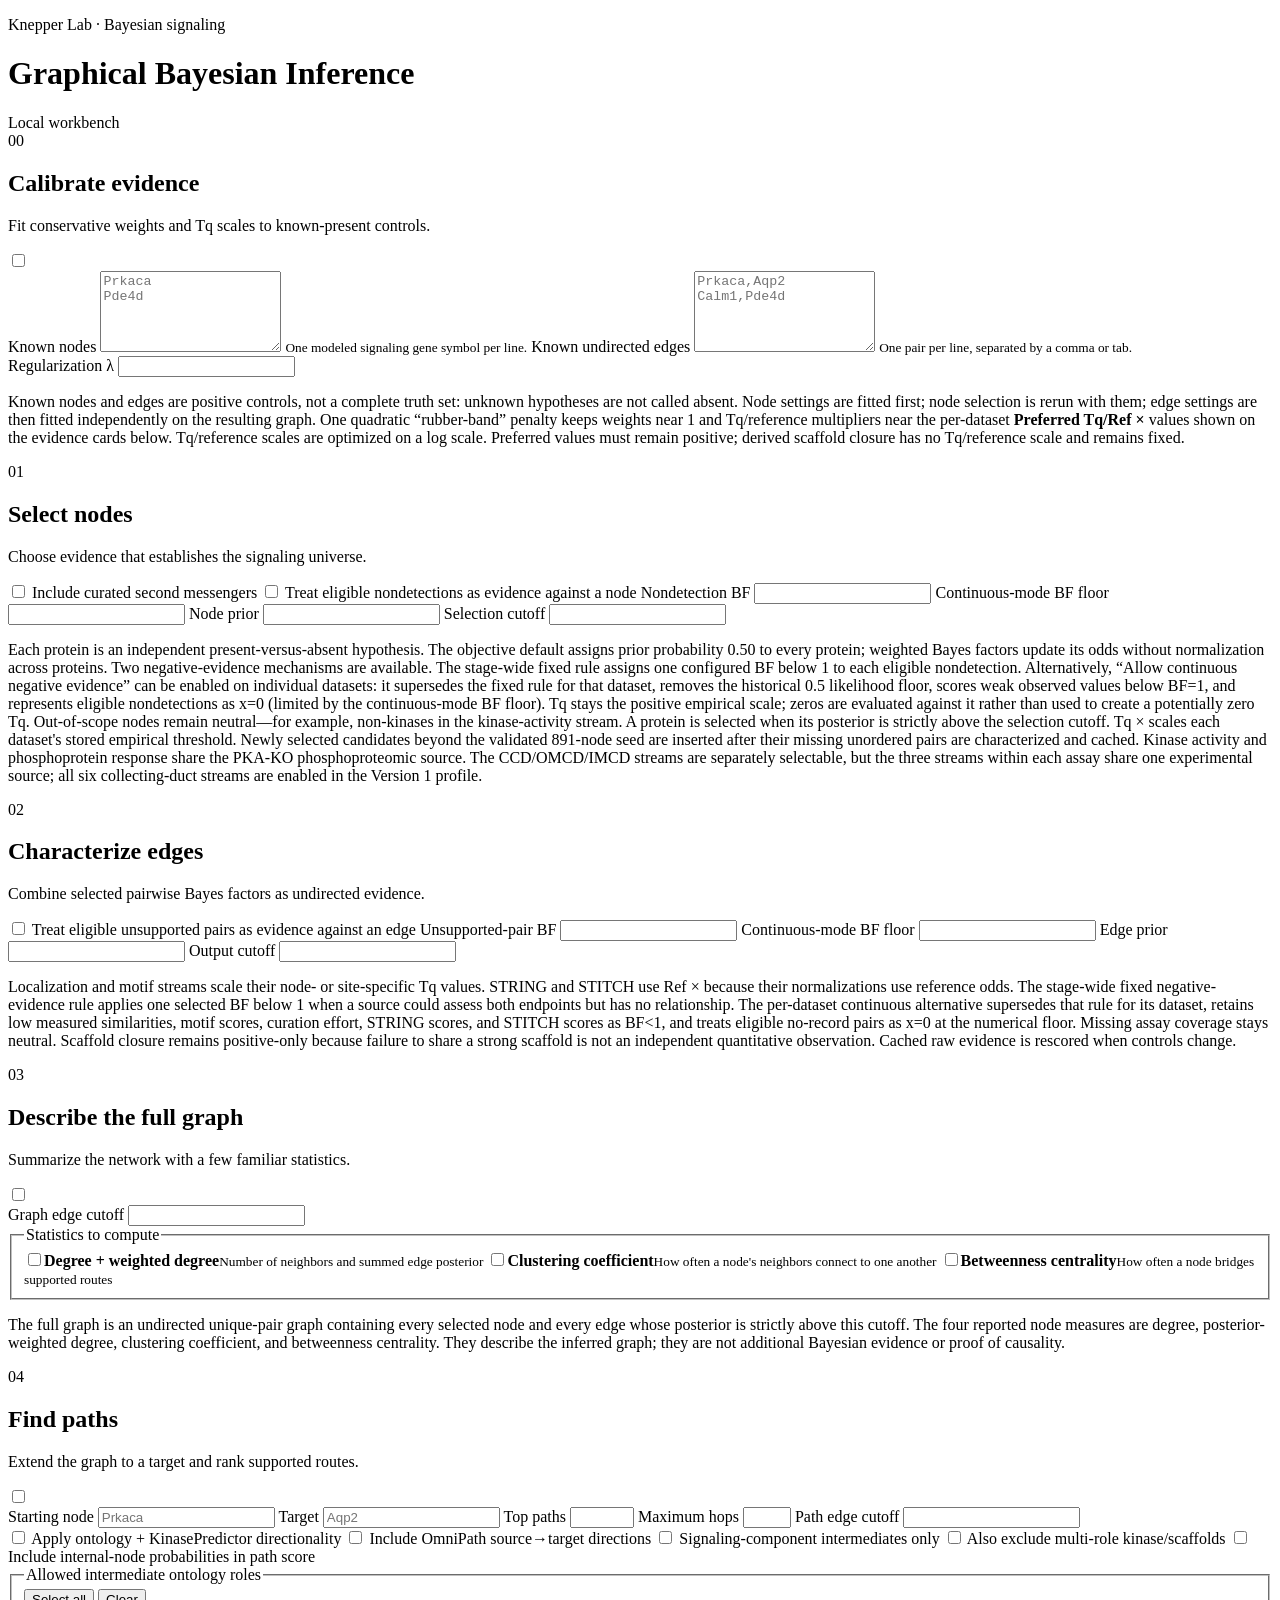
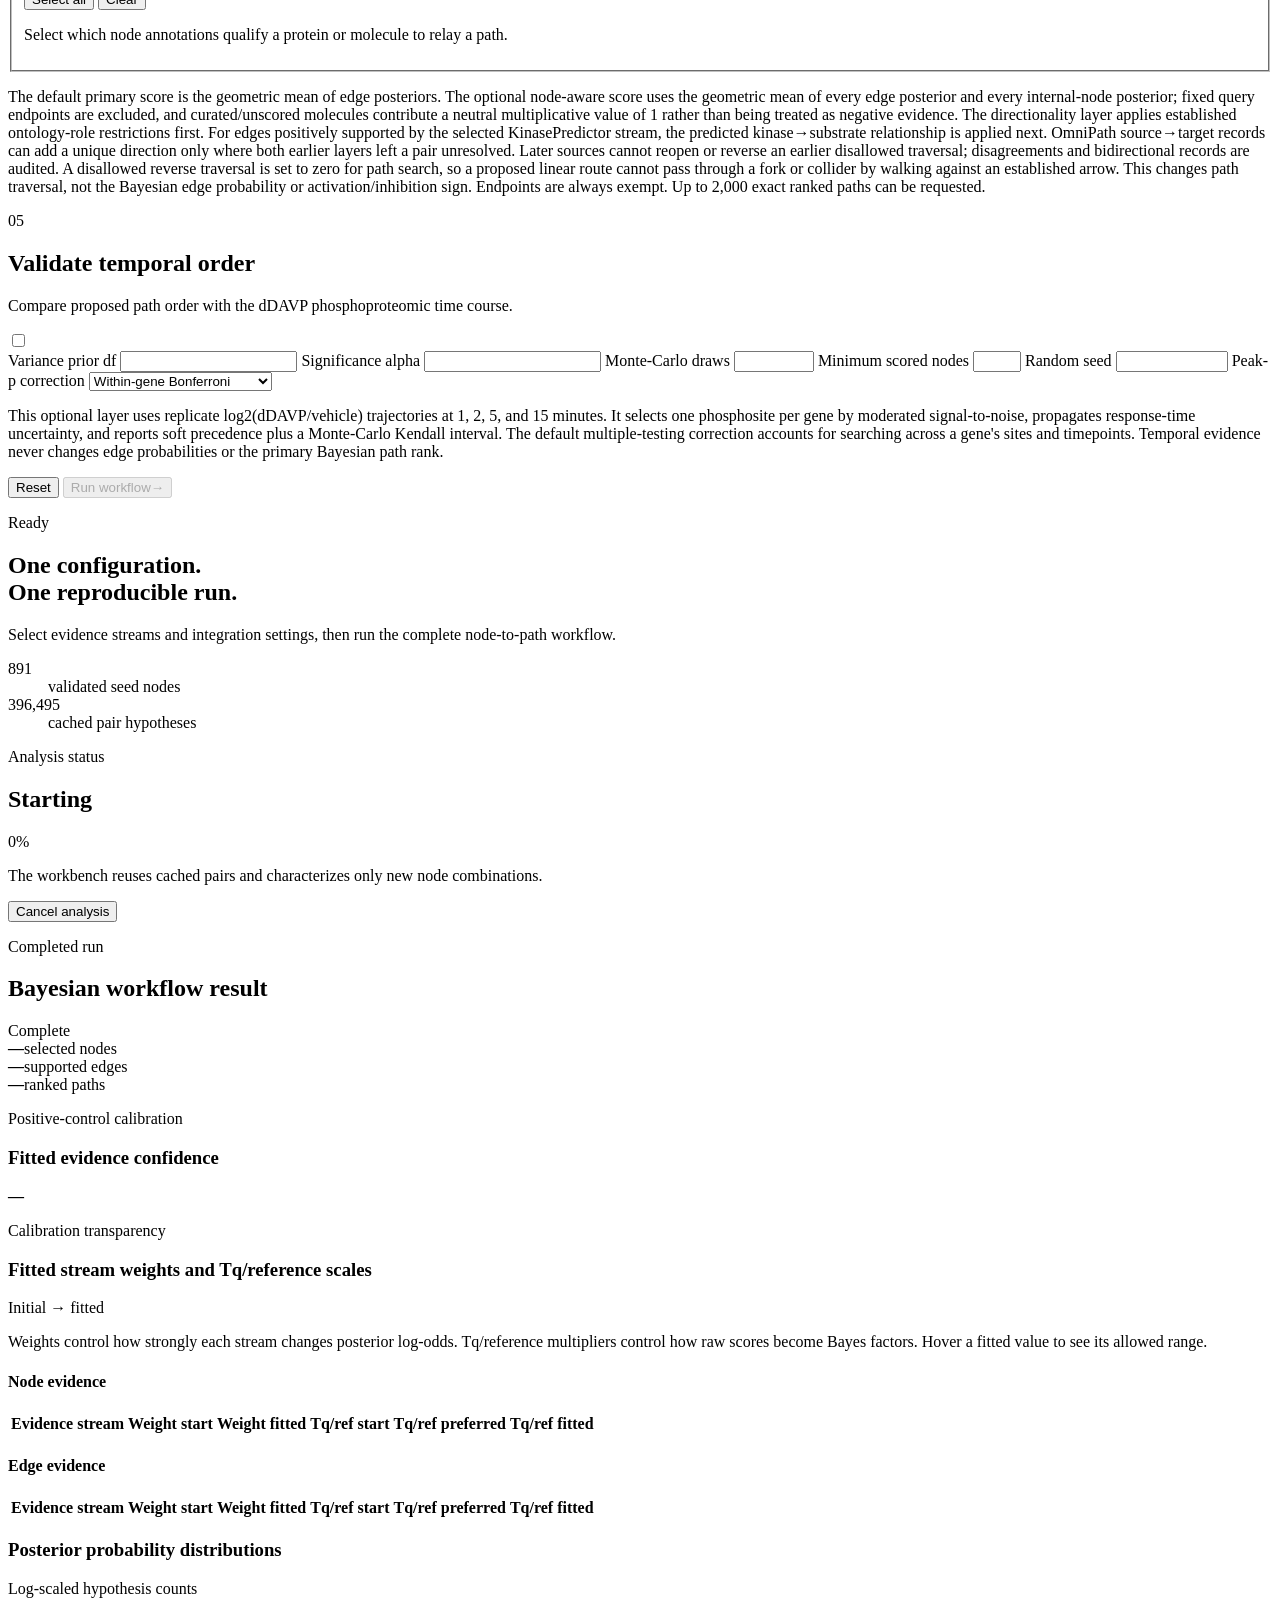
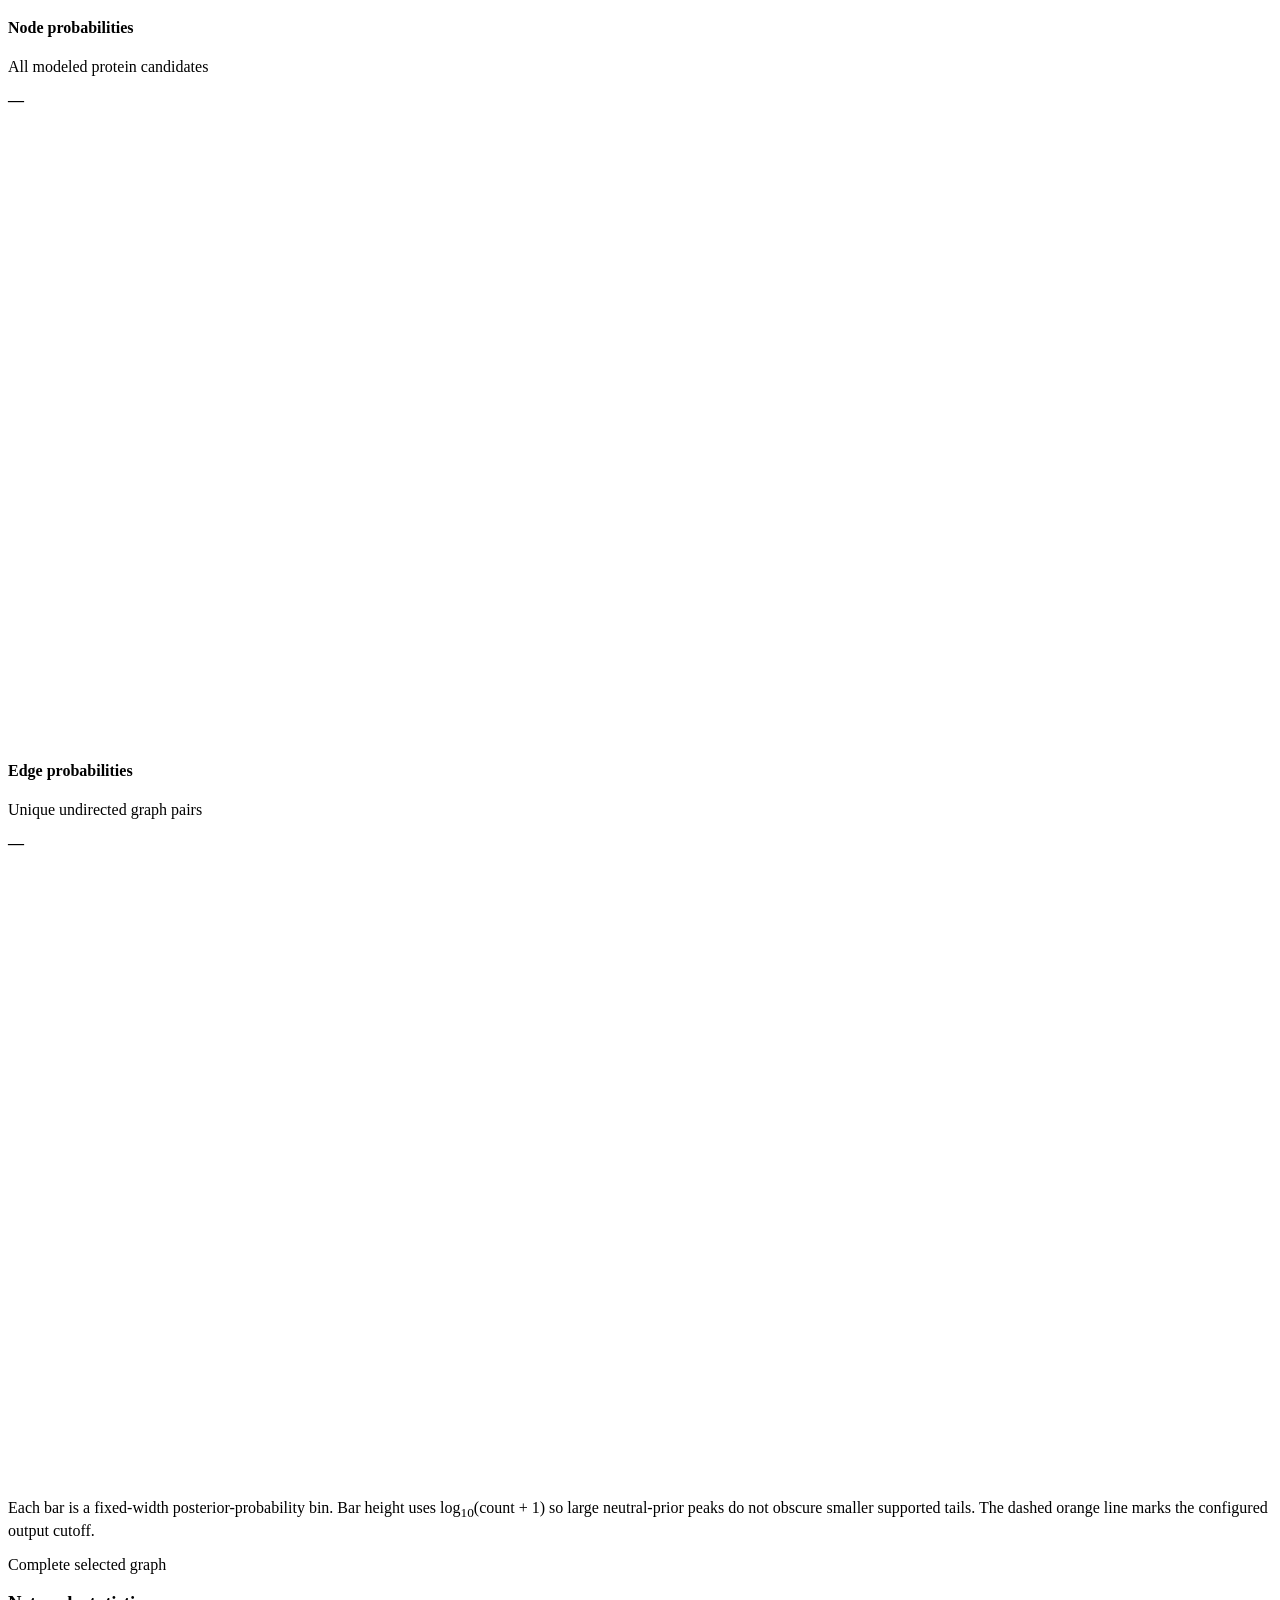
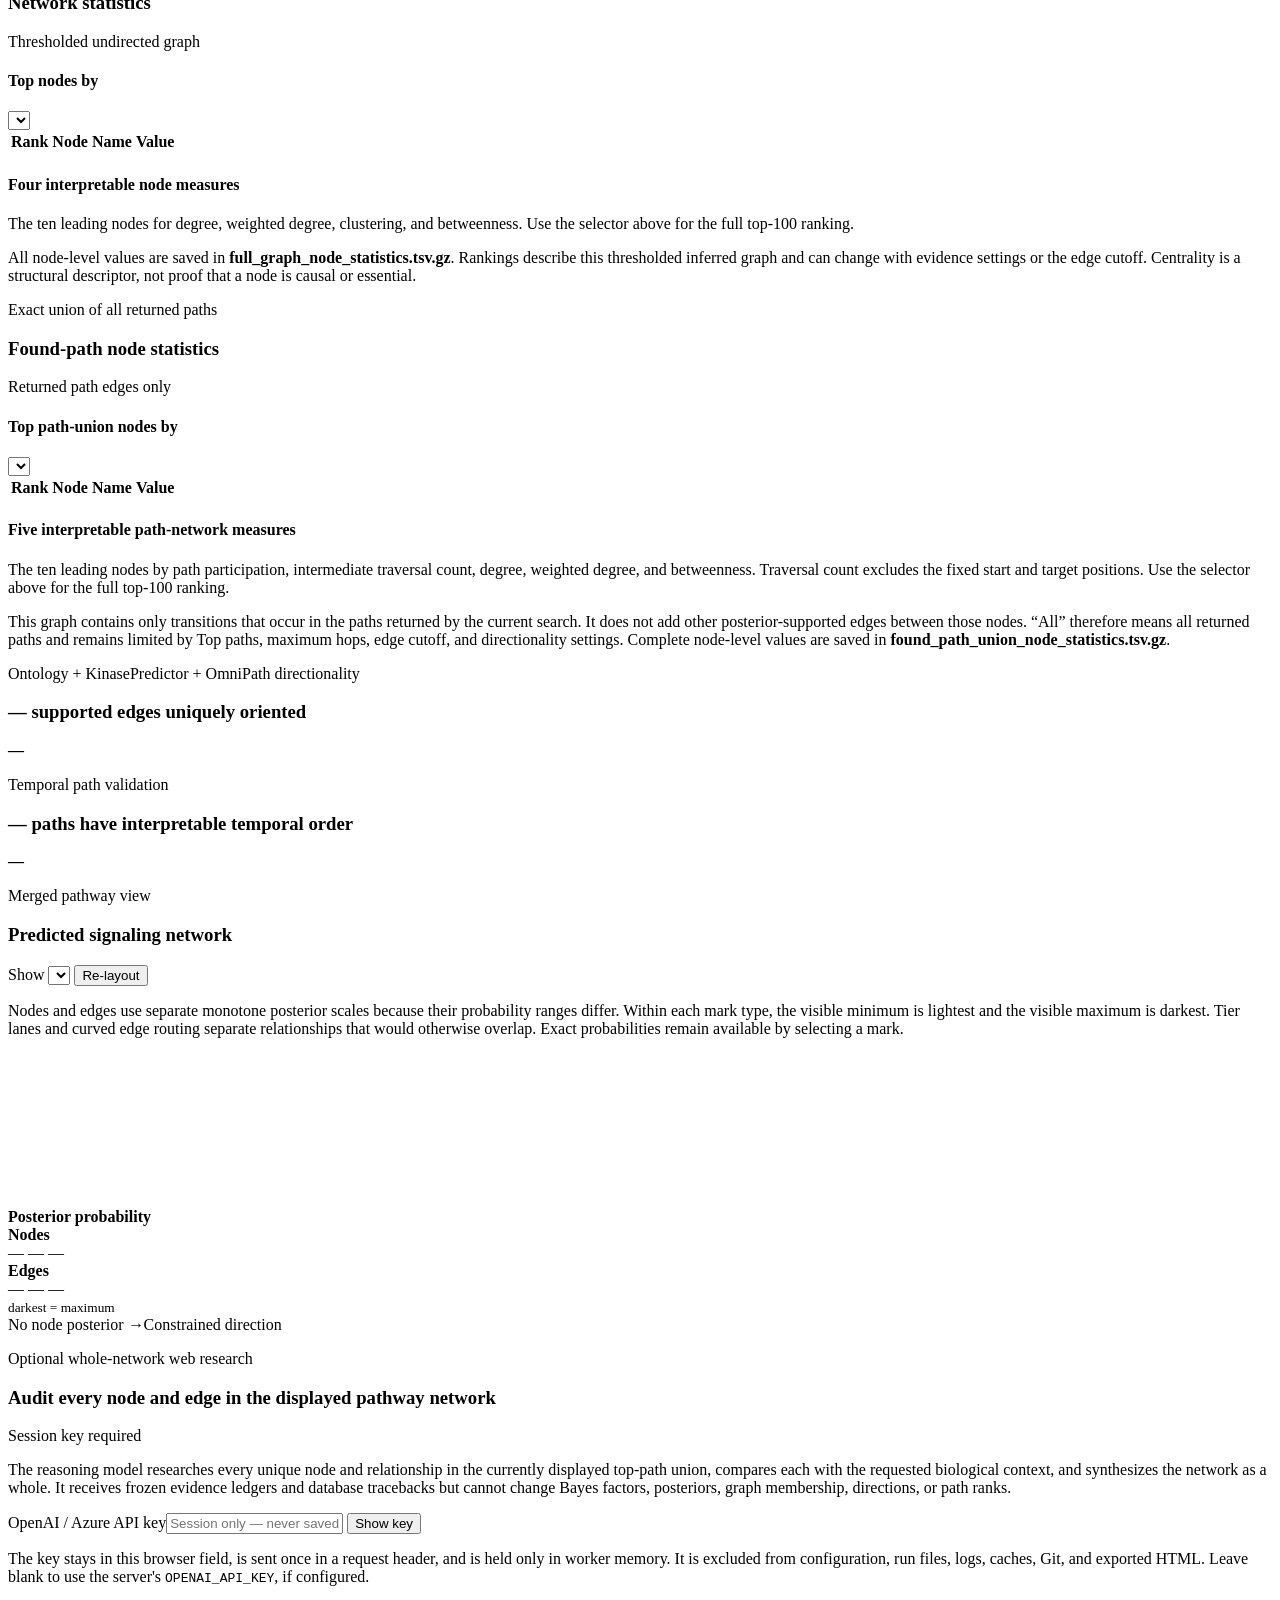
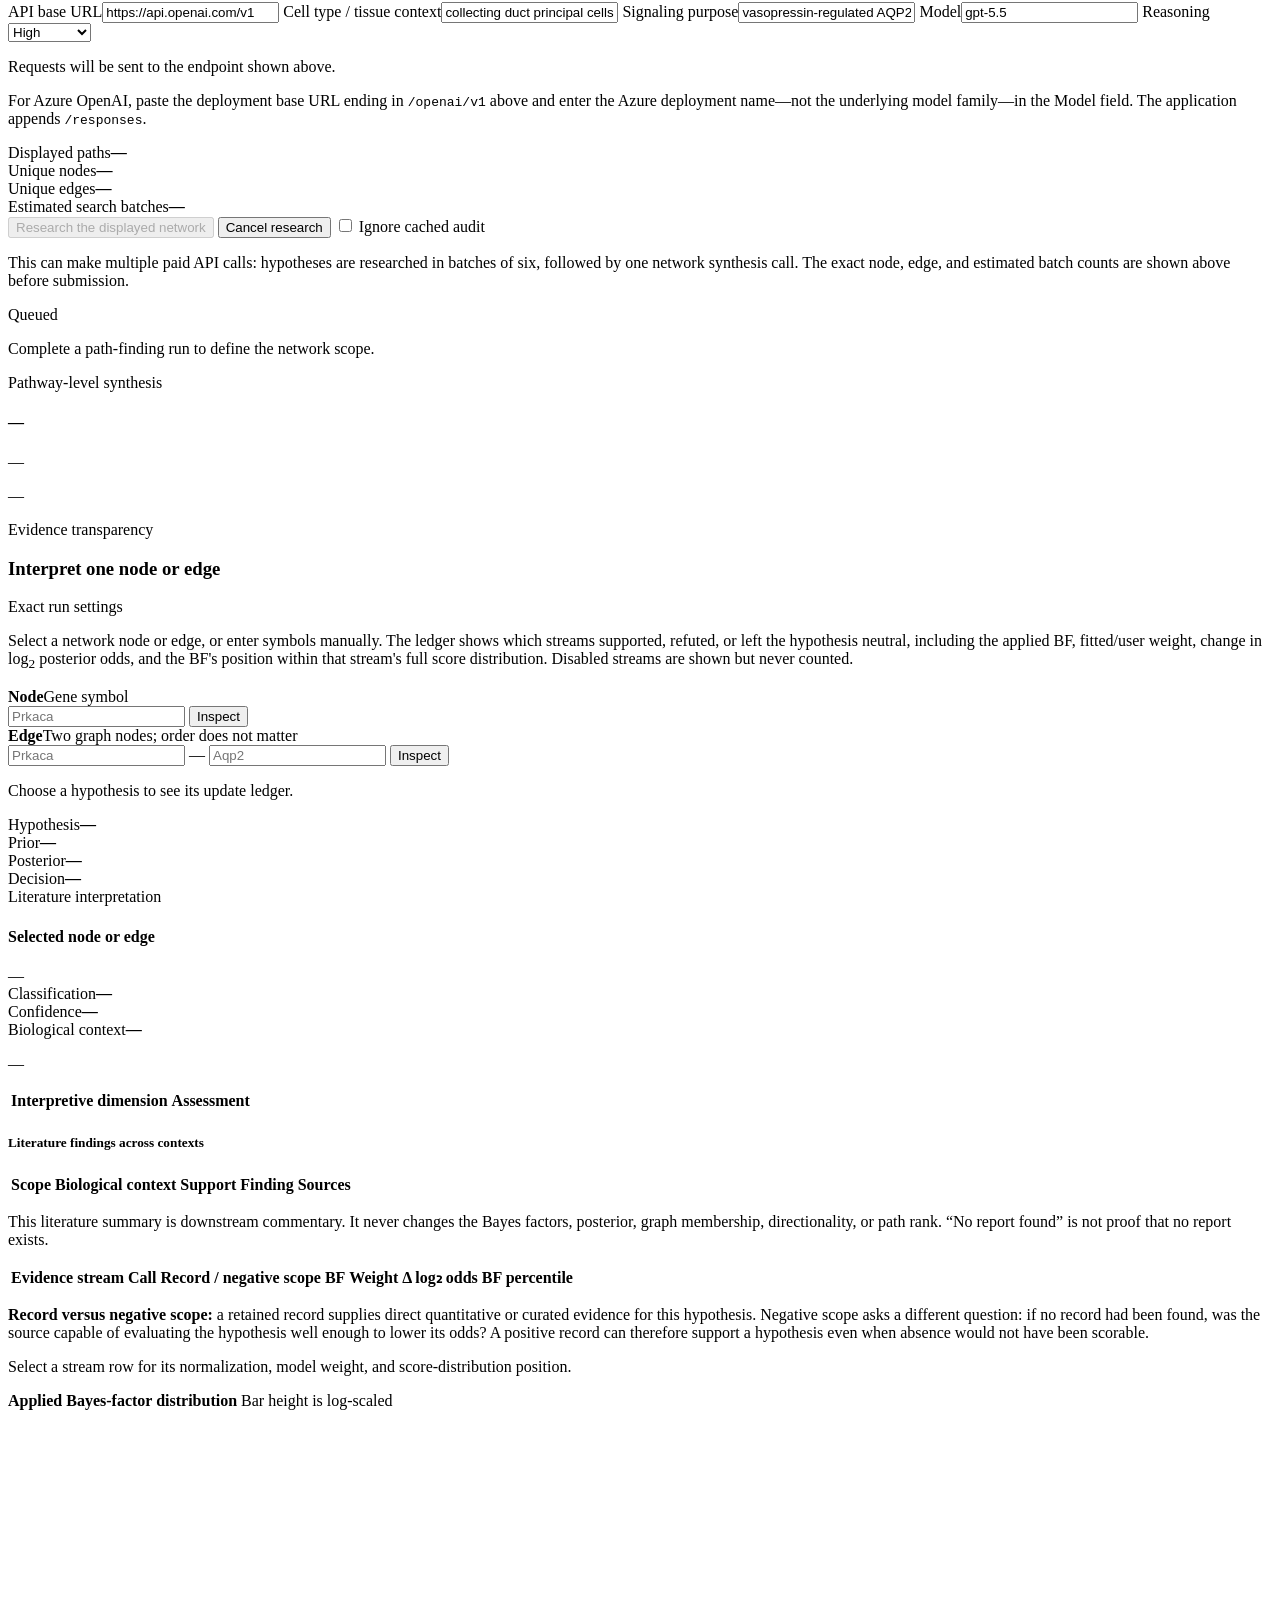
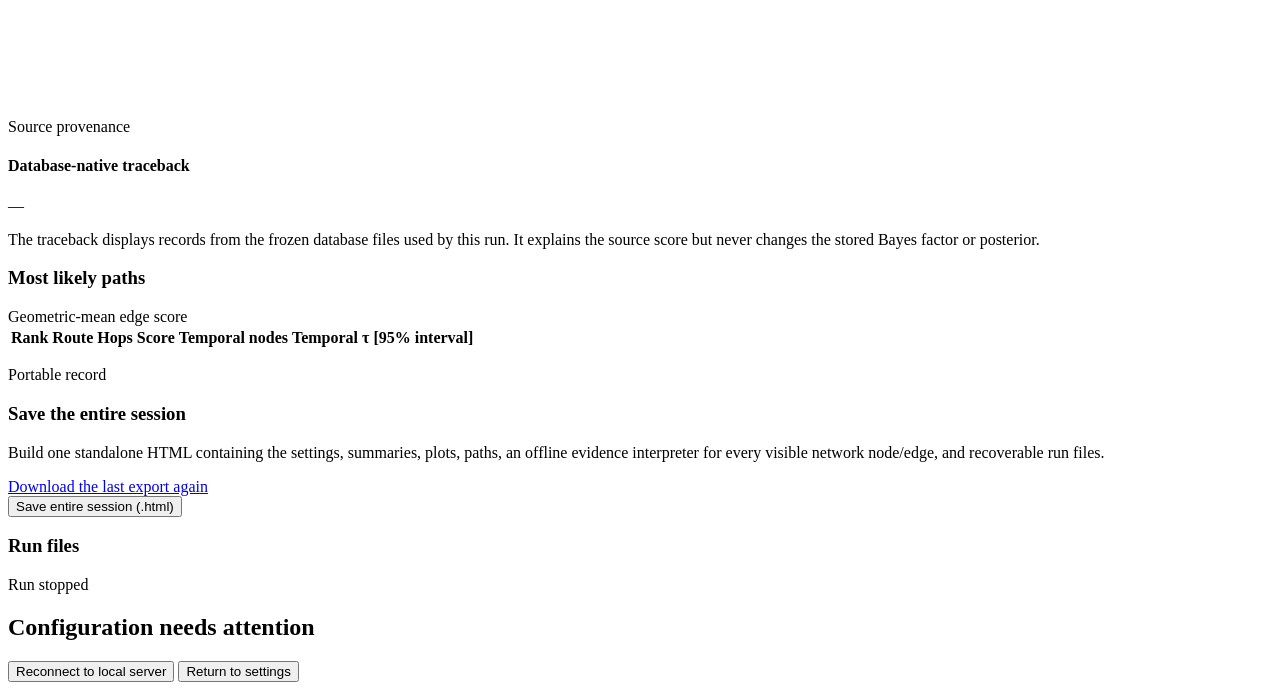
==== gui/web/index.html @ 3765d7e9 "feat: simplify network statistics displays" ====
<!doctype html>
<html lang="en">
  <head>
    <meta charset="utf-8" />
    <meta name="viewport" content="width=device-width, initial-scale=1" />
    <meta name="description" content="Configure and run the graphical Bayesian signaling workflow." />
    <title>Graphical Bayesian Inference</title>
    <link rel="stylesheet" href="/styles.css" />
  </head>
  <body>
    <header class="topbar">
      <div>
        <p class="eyebrow">Knepper Lab · Bayesian signaling</p>
        <h1>Graphical Bayesian Inference</h1>
      </div>
      <div class="project-state"><span class="status-dot"></span><span>Local workbench</span></div>
    </header>

    <main class="workspace">
      <form id="workflow-form" class="configuration" aria-label="Workflow configuration">
        <section class="stage" aria-labelledby="calibration-title">
          <div class="stage-heading path-heading">
            <span class="stage-number">00</span>
            <div>
              <h2 id="calibration-title">Calibrate evidence</h2>
              <p>Fit conservative weights and Tq scales to known-present controls.</p>
            </div>
            <label class="switch" title="Enable positive-control calibration">
              <input id="calibration-enabled" type="checkbox" />
              <span></span>
            </label>
          </div>
          <div id="calibration-controls">
            <div class="calibration-target-grid">
              <label>
                <span>Known nodes</span>
                <textarea id="calibration-known-nodes" rows="5" placeholder="Prkaca&#10;Pde4d"></textarea>
                <small>One modeled signaling gene symbol per line.</small>
              </label>
              <label>
                <span>Known undirected edges</span>
                <textarea id="calibration-known-edges" rows="5" placeholder="Prkaca,Aqp2&#10;Calm1,Pde4d"></textarea>
                <small>One pair per line, separated by a comma or tab.</small>
              </label>
            </div>
            <div class="parameter-grid">
              <label>
                <span>Regularization λ</span>
                <input id="calibration-lambda" type="number" min="0" max="100" step="any" inputmode="decimal" />
              </label>
            </div>
            <p class="scientific-note calibration-note">Known nodes and edges are positive controls, not a complete truth set: unknown hypotheses are not called absent. Node settings are fitted first; node selection is rerun with them; edge settings are then fitted independently on the resulting graph. One quadratic “rubber-band” penalty keeps weights near 1 and Tq/reference multipliers near the per-dataset <strong>Preferred Tq/Ref ×</strong> values shown on the evidence cards below. Tq/reference scales are optimized on a log scale. Preferred values must remain positive; derived scaffold closure has no Tq/reference scale and remains fixed.</p>
          </div>
        </section>

        <section class="stage" aria-labelledby="node-title">
          <div class="stage-heading">
            <span class="stage-number">01</span>
            <div>
              <h2 id="node-title">Select nodes</h2>
              <p>Choose evidence that establishes the signaling universe.</p>
            </div>
          </div>
          <div id="node-streams" class="stream-list"></div>
          <div class="parameter-grid compact-grid">
            <label class="check-field span-two">
              <input id="include-messengers" type="checkbox" />
              <span>Include curated second messengers</span>
            </label>
            <label class="check-field span-two">
              <input id="penalize-unobserved" type="checkbox" />
              <span>Treat eligible nondetections as evidence against a node</span>
            </label>
            <label>
              <span>Nondetection BF</span>
              <input id="unobserved-bf" type="number" min="0.000001" max="1" step="any" inputmode="decimal" />
            </label>
            <label>
              <span>Continuous-mode BF floor</span>
              <input id="continuous-node-bf-floor" type="number" min="0.000000000001" max="1" step="any" inputmode="decimal" />
            </label>
            <label>
              <span>Node prior</span>
              <input id="node-prior" type="number" min="0.000001" max="0.999999" step="any" inputmode="decimal" />
            </label>
            <label>
              <span>Selection cutoff</span>
                  <input id="node-cutoff" type="number" min="0" max="1" step="any" inputmode="decimal" />
            </label>
          </div>
          <p class="scientific-note">Each protein is an independent present-versus-absent hypothesis. The objective default assigns prior probability 0.50 to every protein; weighted Bayes factors update its odds without normalization across proteins. Two negative-evidence mechanisms are available. The stage-wide fixed rule assigns one configured BF below 1 to each eligible nondetection. Alternatively, “Allow continuous negative evidence” can be enabled on individual datasets: it supersedes the fixed rule for that dataset, removes the historical 0.5 likelihood floor, scores weak observed values below BF=1, and represents eligible nondetections as x=0 (limited by the continuous-mode BF floor). Tq stays the positive empirical scale; zeros are evaluated against it rather than used to create a potentially zero Tq. Out-of-scope nodes remain neutral—for example, non-kinases in the kinase-activity stream. A protein is selected when its posterior is strictly above the selection cutoff. Tq × scales each dataset's stored empirical threshold. Newly selected candidates beyond the validated 891-node seed are inserted after their missing unordered pairs are characterized and cached. Kinase activity and phosphoprotein response share the PKA-KO phosphoproteomic source. The CCD/OMCD/IMCD streams are separately selectable, but the three streams within each assay share one experimental source; all six collecting-duct streams are enabled in the Version 1 profile.</p>
        </section>

        <section class="stage" aria-labelledby="edge-title">
          <div class="stage-heading">
            <span class="stage-number">02</span>
            <div>
              <h2 id="edge-title">Characterize edges</h2>
              <p>Combine selected pairwise Bayes factors as undirected evidence.</p>
            </div>
          </div>
          <div id="edge-streams" class="stream-list"></div>
          <div class="parameter-grid compact-grid">
            <label class="check-field span-two">
              <input id="penalize-unsupported-edges" type="checkbox" />
              <span>Treat eligible unsupported pairs as evidence against an edge</span>
            </label>
            <label>
              <span>Unsupported-pair BF</span>
              <input id="unsupported-edge-bf" type="number" min="0.000001" max="1" step="any" inputmode="decimal" />
            </label>
            <label>
              <span>Continuous-mode BF floor</span>
              <input id="continuous-edge-bf-floor" type="number" min="0.000000000001" max="1" step="any" inputmode="decimal" />
            </label>
            <label>
              <span>Edge prior</span>
              <input id="edge-prior" type="number" min="0.000001" max="0.999999" step="any" inputmode="decimal" />
            </label>
            <label>
              <span>Output cutoff</span>
                  <input id="edge-cutoff" type="number" min="0" max="1" step="any" inputmode="decimal" />
            </label>
          </div>
          <p class="scientific-note">Localization and motif streams scale their node- or site-specific Tq values. STRING and STITCH use Ref × because their normalizations use reference odds. The stage-wide fixed negative-evidence rule applies one selected BF below 1 when a source could assess both endpoints but has no relationship. The per-dataset continuous alternative supersedes that rule for its dataset, retains low measured similarities, motif scores, curation effort, STRING scores, and STITCH scores as BF&lt;1, and treats eligible no-record pairs as x=0 at the numerical floor. Missing assay coverage stays neutral. Scaffold closure remains positive-only because failure to share a strong scaffold is not an independent quantitative observation. Cached raw evidence is rescored when controls change.</p>
        </section>

        <section class="stage" aria-labelledby="graph-statistics-title">
          <div class="stage-heading path-heading">
            <span class="stage-number">03</span>
            <div>
              <h2 id="graph-statistics-title">Describe the full graph</h2>
              <p>Summarize the network with a few familiar statistics.</p>
            </div>
            <label class="switch" title="Enable full-graph statistics">
              <input id="graph-statistics-enabled" type="checkbox" />
              <span></span>
            </label>
          </div>
          <div id="graph-statistics-controls">
            <div class="parameter-grid">
              <label>
                <span>Graph edge cutoff</span>
                  <input id="graph-statistics-cutoff" type="number" min="0" max="0.999999" step="any" inputmode="decimal" />
              </label>
            </div>
            <fieldset class="ontology-selector">
              <legend>Statistics to compute</legend>
              <div class="ontology-grid graph-statistics-grid">
                <label class="ontology-option"><input class="graph-statistic" type="checkbox" value="degree_strength" /><span><strong>Degree + weighted degree</strong><small>Number of neighbors and summed edge posterior</small></span></label>
                <label class="ontology-option"><input class="graph-statistic" type="checkbox" value="clustering" /><span><strong>Clustering coefficient</strong><small>How often a node's neighbors connect to one another</small></span></label>
                <label class="ontology-option"><input class="graph-statistic" type="checkbox" value="betweenness" /><span><strong>Betweenness centrality</strong><small>How often a node bridges supported routes</small></span></label>
              </div>
            </fieldset>
            <p class="scientific-note">The full graph is an undirected unique-pair graph containing every selected node and every edge whose posterior is strictly above this cutoff. The four reported node measures are degree, posterior-weighted degree, clustering coefficient, and betweenness centrality. They describe the inferred graph; they are not additional Bayesian evidence or proof of causality.</p>
          </div>
        </section>

        <section class="stage" aria-labelledby="path-title">
          <div class="stage-heading path-heading">
            <span class="stage-number">04</span>
            <div>
              <h2 id="path-title">Find paths</h2>
              <p>Extend the graph to a target and rank supported routes.</p>
            </div>
            <label class="switch" title="Enable path finding">
              <input id="path-enabled" type="checkbox" />
              <span></span>
            </label>
          </div>
          <div id="path-controls">
            <div class="parameter-grid">
              <label>
                <span>Starting node</span>
                <input id="path-start" type="text" autocomplete="off" placeholder="Prkaca" />
              </label>
              <label>
                <span>Target</span>
                <input id="path-target" type="text" autocomplete="off" placeholder="Aqp2" />
              </label>
              <label>
                <span>Top paths</span>
                  <input id="path-top-k" type="number" min="1" max="2000" step="1" />
              </label>
              <label>
                <span>Maximum hops</span>
                <input id="path-max-hops" type="number" min="1" max="12" step="1" />
              </label>
              <label>
                <span>Path edge cutoff</span>
                  <input id="path-cutoff" type="number" min="0" max="0.999999" step="any" inputmode="decimal" />
              </label>
            </div>
            <div class="path-rules">
              <label class="check-field">
                <input id="ontology-directionality" type="checkbox" />
                <span>Apply ontology + KinasePredictor directionality</span>
              </label>
              <label class="check-field">
                <input id="omnipath-directionality" type="checkbox" />
                <span>Include OmniPath source→target directions</span>
              </label>
              <label class="check-field">
                <input id="signal-only" type="checkbox" />
                <span>Signaling-component intermediates only</span>
              </label>
              <label class="check-field">
                <input id="exclude-multirole-scaffolds" type="checkbox" />
                <span>Also exclude multi-role kinase/scaffolds</span>
              </label>
              <label class="check-field">
                <input id="path-include-node-probabilities" type="checkbox" />
                <span>Include internal-node probabilities in path score</span>
              </label>
            </div>
            <fieldset id="ontology-selector" class="ontology-selector">
              <legend>Allowed intermediate ontology roles</legend>
              <div class="ontology-actions" aria-label="Ontology selection shortcuts">
                <button id="ontology-all" type="button">Select all</button>
                <button id="ontology-none" type="button">Clear</button>
              </div>
              <p>Select which node annotations qualify a protein or molecule to relay a path.</p>
              <div id="path-ontology-classes" class="ontology-grid"></div>
            </fieldset>
            <p class="scientific-note">The default primary score is the geometric mean of edge posteriors. The optional node-aware score uses the geometric mean of every edge posterior and every internal-node posterior; fixed query endpoints are excluded, and curated/unscored molecules contribute a neutral multiplicative value of 1 rather than being treated as negative evidence. The directionality layer applies established ontology-role restrictions first. For edges positively supported by the selected KinasePredictor stream, the predicted kinase→substrate relationship is applied next. OmniPath source→target records can add a unique direction only where both earlier layers left a pair unresolved. Later sources cannot reopen or reverse an earlier disallowed traversal; disagreements and bidirectional records are audited. A disallowed reverse traversal is set to zero for path search, so a proposed linear route cannot pass through a fork or collider by walking against an established arrow. This changes path traversal, not the Bayesian edge probability or activation/inhibition sign. Endpoints are always exempt. Up to 2,000 exact ranked paths can be requested.</p>
          </div>
        </section>

        <section class="stage" aria-labelledby="temporal-title">
          <div class="stage-heading path-heading">
            <span class="stage-number">05</span>
            <div>
              <h2 id="temporal-title">Validate temporal order</h2>
              <p>Compare proposed path order with the dDAVP phosphoproteomic time course.</p>
            </div>
            <label class="switch" title="Enable temporal path validation">
              <input id="temporal-enabled" type="checkbox" />
              <span></span>
            </label>
          </div>
          <div id="temporal-controls">
            <div class="parameter-grid">
              <label>
                <span>Variance prior df</span>
                <input id="temporal-prior-df" type="number" min="0.1" max="1000" step="any" />
              </label>
              <label>
                <span>Significance alpha</span>
                <input id="temporal-alpha" type="number" min="0.000001" max="1" step="any" />
              </label>
              <label>
                <span>Monte-Carlo draws</span>
                <input id="temporal-draws" type="number" min="100" max="100000" step="100" />
              </label>
              <label>
                <span>Minimum scored nodes</span>
                <input id="temporal-min-scored" type="number" min="2" max="20" step="1" />
              </label>
              <label>
                <span>Random seed</span>
                <input id="temporal-seed" type="number" min="0" max="4294967295" step="1" />
              </label>
              <label>
                <span>Peak-p correction</span>
                <select id="temporal-p-adjust">
                  <option value="within_gene_bonferroni">Within-gene Bonferroni</option>
                  <option value="none">None (legacy reproduction)</option>
                </select>
              </label>
            </div>
            <p class="scientific-note temporal-note">This optional layer uses replicate log2(dDAVP/vehicle) trajectories at 1, 2, 5, and 15 minutes. It selects one phosphosite per gene by moderated signal-to-noise, propagates response-time uncertainty, and reports soft precedence plus a Monte-Carlo Kendall interval. The default multiple-testing correction accounts for searching across a gene's sites and timepoints. Temporal evidence never changes edge probabilities or the primary Bayesian path rank.</p>
          </div>
        </section>

        <div class="form-actions">
          <button id="reset-button" type="button" class="secondary-button">Reset</button>
          <button id="run-button" type="submit" class="primary-button" disabled>
            <span>Run workflow</span><span aria-hidden="true">→</span>
          </button>
        </div>
      </form>

      <aside class="results" aria-live="polite">
        <div id="empty-state" class="empty-state">
          <div class="graph-mark" aria-hidden="true"><i></i><i></i><i></i><i></i></div>
          <p class="eyebrow">Ready</p>
          <h2>One configuration.<br />One reproducible run.</h2>
          <p>Select evidence streams and integration settings, then run the complete node-to-path workflow.</p>
          <dl class="catalog-stats">
            <div><dt id="catalog-nodes">891</dt><dd>validated seed nodes</dd></div>
            <div><dt id="catalog-pairs">396,495</dt><dd>cached pair hypotheses</dd></div>
          </dl>
        </div>

        <div id="job-state" class="job-state hidden">
          <div class="job-header">
            <div><p class="eyebrow">Analysis status</p><h2 id="job-message">Starting</h2></div>
            <span id="job-percent">0%</span>
          </div>
          <div class="progress-track"><div id="progress-bar"></div></div>
          <p id="job-detail" class="muted">The workbench reuses cached pairs and characterizes only new node combinations.</p>
          <div class="job-actions">
            <button id="cancel-job-button" type="button" class="danger-button">Cancel analysis</button>
          </div>
        </div>

        <div id="result-state" class="result-state hidden">
          <div class="result-heading">
            <div><p class="eyebrow">Completed run</p><h2>Bayesian workflow result</h2></div>
            <span class="complete-badge">Complete</span>
          </div>
          <div class="metric-row">
            <div><strong id="metric-nodes">—</strong><span>selected nodes</span></div>
            <div><strong id="metric-edges">—</strong><span>supported edges</span></div>
            <div><strong id="metric-paths">—</strong><span>ranked paths</span></div>
          </div>
          <div id="warning-box" class="warning-box hidden"></div>
          <section id="calibration-result" class="calibration-result hidden" aria-labelledby="calibration-result-title">
            <div>
              <p class="eyebrow">Positive-control calibration</p>
              <h3 id="calibration-result-title">Fitted evidence confidence</h3>
              <p id="calibration-result-detail"></p>
            </div>
            <strong id="calibration-result-score">—</strong>
          </section>
          <section id="calibration-parameters" class="calibration-parameters hidden" aria-labelledby="calibration-parameters-title">
            <div class="table-heading calibration-parameters-heading">
              <div>
                <p class="eyebrow">Calibration transparency</p>
                <h3 id="calibration-parameters-title">Fitted stream weights and Tq/reference scales</h3>
              </div>
              <span>Initial → fitted</span>
            </div>
            <p class="calibration-parameters-note">Weights control how strongly each stream changes posterior log-odds. Tq/reference multipliers control how raw scores become Bayes factors. Hover a fitted value to see its allowed range.</p>
            <div class="calibration-parameter-grid">
              <article id="node-calibration-parameters" class="calibration-parameter-card">
                <h4>Node evidence</h4>
                <div class="table-wrap">
                  <table class="calibration-parameter-table">
                    <thead><tr><th>Evidence stream</th><th>Weight start</th><th>Weight fitted</th><th>Tq/ref start</th><th>Tq/ref preferred</th><th>Tq/ref fitted</th></tr></thead>
                    <tbody id="node-calibration-parameters-body"></tbody>
                  </table>
                </div>
              </article>
              <article id="edge-calibration-parameters" class="calibration-parameter-card">
                <h4>Edge evidence</h4>
                <div class="table-wrap">
                  <table class="calibration-parameter-table">
                    <thead><tr><th>Evidence stream</th><th>Weight start</th><th>Weight fitted</th><th>Tq/ref start</th><th>Tq/ref preferred</th><th>Tq/ref fitted</th></tr></thead>
                    <tbody id="edge-calibration-parameters-body"></tbody>
                  </table>
                </div>
              </article>
            </div>
          </section>
          <section class="distribution-section" aria-labelledby="distribution-title">
            <div class="table-heading distribution-heading">
              <h3 id="distribution-title">Posterior probability distributions</h3>
              <span>Log-scaled hypothesis counts</span>
            </div>
            <div class="distribution-grid">
              <article class="distribution-card">
                <div class="distribution-card-heading">
                  <div><h4>Node probabilities</h4><p>All modeled protein candidates</p></div>
                  <strong id="node-distribution-count">—</strong>
                </div>
                <svg id="node-distribution-chart" class="distribution-chart" viewBox="0 0 440 218" role="img" aria-label="Histogram of node posterior probabilities"></svg>
                <dl id="node-distribution-stats" class="distribution-stats"></dl>
              </article>
              <article class="distribution-card">
                <div class="distribution-card-heading">
                  <div><h4>Edge probabilities</h4><p>Unique undirected graph pairs</p></div>
                  <strong id="edge-distribution-count">—</strong>
                </div>
                <svg id="edge-distribution-chart" class="distribution-chart" viewBox="0 0 440 218" role="img" aria-label="Histogram of edge posterior probabilities"></svg>
                <dl id="edge-distribution-stats" class="distribution-stats"></dl>
              </article>
            </div>
            <p class="distribution-note">Each bar is a fixed-width posterior-probability bin. Bar height uses log<sub>10</sub>(count + 1) so large neutral-prior peaks do not obscure smaller supported tails. The dashed orange line marks the configured output cutoff.</p>
          </section>
          <section id="full-graph-statistics-result" class="full-graph-statistics-result hidden" aria-labelledby="full-graph-statistics-result-title">
            <div class="table-heading">
              <div>
                <p class="eyebrow">Complete selected graph</p>
                <h3 id="full-graph-statistics-result-title">Network statistics</h3>
              </div>
              <span id="full-graph-statistics-definition">Thresholded undirected graph</span>
            </div>
            <dl id="full-graph-summary" class="full-graph-summary"></dl>
            <div class="table-heading graph-ranking-heading">
              <h4>Top nodes by</h4>
              <select id="full-graph-metric" aria-label="Node statistic to rank"></select>
            </div>
            <div class="table-wrap">
              <table>
                <thead><tr><th>Rank</th><th>Node</th><th>Name</th><th>Value</th></tr></thead>
                <tbody id="full-graph-node-rankings"></tbody>
              </table>
            </div>
            <div>
              <h4>Four interpretable node measures</h4>
              <p class="muted">The ten leading nodes for degree, weighted degree, clustering, and betweenness. Use the selector above for the full top-100 ranking.</p>
              <div id="full-graph-metric-panels" class="metric-overview-grid"></div>
            </div>
            <p class="scientific-note">All node-level values are saved in <strong>full_graph_node_statistics.tsv.gz</strong>. Rankings describe this thresholded inferred graph and can change with evidence settings or the edge cutoff. Centrality is a structural descriptor, not proof that a node is causal or essential.</p>
          </section>
          <section id="found-path-statistics-result" class="full-graph-statistics-result hidden" aria-labelledby="found-path-statistics-result-title">
            <div class="table-heading">
              <div>
                <p class="eyebrow">Exact union of all returned paths</p>
                <h3 id="found-path-statistics-result-title">Found-path node statistics</h3>
              </div>
              <span id="found-path-statistics-definition">Returned path edges only</span>
            </div>
            <dl id="found-path-summary" class="full-graph-summary"></dl>
            <div class="table-heading graph-ranking-heading">
              <h4>Top path-union nodes by</h4>
              <select id="found-path-metric" aria-label="Returned-path node statistic to rank"></select>
            </div>
            <div class="table-wrap">
              <table>
                <thead><tr><th>Rank</th><th>Node</th><th>Name</th><th>Value</th></tr></thead>
                <tbody id="found-path-node-rankings"></tbody>
              </table>
            </div>
            <div>
              <h4>Five interpretable path-network measures</h4>
              <p class="muted">The ten leading nodes by path participation, intermediate traversal count, degree, weighted degree, and betweenness. Traversal count excludes the fixed start and target positions. Use the selector above for the full top-100 ranking.</p>
              <div id="found-path-metric-panels" class="metric-overview-grid"></div>
            </div>
            <p class="scientific-note">This graph contains only transitions that occur in the paths returned by the current search. It does not add other posterior-supported edges between those nodes. “All” therefore means all returned paths and remains limited by Top paths, maximum hops, edge cutoff, and directionality settings. Complete node-level values are saved in <strong>found_path_union_node_statistics.tsv.gz</strong>.</p>
          </section>
          <section id="directionality-result" class="directionality-result hidden" aria-labelledby="directionality-result-title">
            <div>
              <p class="eyebrow">Ontology + KinasePredictor + OmniPath directionality</p>
              <h3 id="directionality-result-title"><strong id="oriented-edge-count">—</strong> supported edges uniquely oriented</h3>
              <p id="directionality-result-detail"></p>
            </div>
            <strong id="oriented-edge-percent">—</strong>
          </section>
          <section id="temporal-result" class="temporal-result hidden" aria-labelledby="temporal-result-title">
            <div>
              <p class="eyebrow">Temporal path validation</p>
              <h3 id="temporal-result-title"><strong id="temporal-informative-count">—</strong> paths have interpretable temporal order</h3>
              <p id="temporal-result-detail"></p>
            </div>
            <strong id="temporal-passing-genes">—</strong>
          </section>
          <section id="path-network-section" class="path-network-section hidden" aria-labelledby="path-network-title">
            <div class="table-heading path-network-heading">
              <div>
                <p class="eyebrow">Merged pathway view</p>
                <h3 id="path-network-title">Predicted signaling network</h3>
              </div>
              <div class="path-network-controls">
                <label for="path-network-limit">Show</label>
                <select id="path-network-limit" aria-label="Number of top paths shown"></select>
                <button id="path-network-relayout" type="button" class="secondary-button">Re-layout</button>
              </div>
            </div>
            <p class="path-network-note">Nodes and edges use separate monotone posterior scales because their probability ranges differ. Within each mark type, the visible minimum is lightest and the visible maximum is darkest. Tier lanes and curved edge routing separate relationships that would otherwise overlap. Exact probabilities remain available by selecting a mark.</p>
            <div class="path-network-visual">
              <div class="path-network-canvas">
                <svg id="path-network-svg" role="img" aria-labelledby="path-network-title path-network-description">
                  <desc id="path-network-description">Merged network of the most likely paths. Scored nodes and edges use separate monotone color scales spanning their respective visible posterior ranges.</desc>
                </svg>
              </div>
              <aside class="path-network-color-scale" aria-label="Separate node and edge posterior probability color scales">
                <strong>Posterior probability</strong>
                <div class="path-network-scale-grid">
                  <section class="path-network-scale-column node-scale">
                    <b>Nodes</b>
                    <div class="path-network-color-scale-body">
                      <i id="path-network-node-color-gradient" class="path-network-color-gradient"></i>
                      <div class="path-network-color-values">
                        <span id="path-network-node-color-maximum">—</span>
                        <span id="path-network-node-color-midpoint">—</span>
                        <span id="path-network-node-color-minimum">—</span>
                      </div>
                    </div>
                  </section>
                  <section class="path-network-scale-column edge-scale">
                    <b>Edges</b>
                    <div class="path-network-color-scale-body">
                      <i id="path-network-edge-color-gradient" class="path-network-color-gradient"></i>
                      <div class="path-network-color-values">
                        <span id="path-network-edge-color-maximum">—</span>
                        <span id="path-network-edge-color-midpoint">—</span>
                        <span id="path-network-edge-color-minimum">—</span>
                      </div>
                    </div>
                  </section>
                </div>
                <small>darkest = maximum</small>
              </aside>
            </div>
            <div class="path-network-legend" aria-label="Network legend">
              <span><i class="legend-node legend-node-unscored"></i>No node posterior</span>
              <span><i class="legend-arrow">→</i>Constrained direction</span>
            </div>
            <p id="path-network-detail" class="path-network-detail" aria-live="polite"></p>
          </section>
          <section id="network-literature-interpreter" class="literature-interpreter network-literature-interpreter" aria-labelledby="literature-interpreter-title">
            <div class="literature-interpreter-heading">
              <div>
                <span class="eyebrow">Optional whole-network web research</span>
                <h3 id="literature-interpreter-title">Audit every node and edge in the displayed pathway network</h3>
              </div>
              <span id="literature-interpreter-availability" class="trace-status">Session key required</span>
            </div>
            <p class="literature-intro">The reasoning model researches every unique node and relationship in the currently displayed top-path union, compares each with the requested biological context, and synthesizes the network as a whole. It receives frozen evidence ledgers and database tracebacks but cannot change Bayes factors, posteriors, graph membership, directions, or path ranks.</p>
            <div class="literature-security-box">
              <label for="literature-api-key"><span>OpenAI / Azure API key</span><input id="literature-api-key" type="password" autocomplete="off" spellcheck="false" placeholder="Session only — never saved" /></label>
              <button id="literature-key-visibility" type="button" class="secondary-button" aria-pressed="false">Show key</button>
              <p>The key stays in this browser field, is sent once in a request header, and is held only in worker memory. It is excluded from configuration, run files, logs, caches, Git, and exported HTML. Leave blank to use the server's <code>OPENAI_API_KEY</code>, if configured.</p>
            </div>
            <div class="literature-context-grid">
              <label class="literature-endpoint-field"><span>API base URL</span><input id="literature-api-base-url" type="url" autocomplete="off" spellcheck="false" value="https://api.openai.com/v1" placeholder="https://api.openai.com/v1 or your Azure /openai/v1 URL" /></label>
              <label><span>Cell type / tissue context</span><input id="literature-cell-type" type="text" value="collecting duct principal cells across CCD, OMCD, and IMCD" /></label>
              <label><span>Signaling purpose</span><input id="literature-purpose" type="text" value="vasopressin-regulated AQP2 signaling and water transport" /></label>
              <label><span>Model</span><input id="literature-model" type="text" value="gpt-5.5" /></label>
              <label><span>Reasoning</span><select id="literature-reasoning"><option value="low">Low</option><option value="medium">Medium</option><option value="high" selected>High</option><option value="xhigh">Extra high</option></select></label>
            </div>
            <p id="literature-endpoint-preview" class="literature-endpoint-preview">Requests will be sent to the endpoint shown above.</p>
            <p class="scientific-note">For Azure OpenAI, paste the deployment base URL ending in <code>/openai/v1</code> above and enter the Azure deployment name—not the underlying model family—in the Model field. The application appends <code>/responses</code>.</p>
            <div class="network-literature-scope">
              <div><span>Displayed paths</span><strong id="literature-path-count">—</strong></div>
              <div><span>Unique nodes</span><strong id="literature-node-count">—</strong></div>
              <div><span>Unique edges</span><strong id="literature-edge-count">—</strong></div>
              <div><span>Estimated search batches</span><strong id="literature-batch-count">—</strong></div>
            </div>
            <div class="literature-actions">
              <button id="research-pathway-network" type="button" class="primary-button" disabled>Research the displayed network</button>
              <button id="cancel-network-literature" type="button" class="secondary-button hidden">Cancel research</button>
              <label class="inline-check"><input id="literature-force-refresh" type="checkbox" /> Ignore cached audit</label>
            </div>
            <p class="scientific-note">This can make multiple paid API calls: hypotheses are researched in batches of six, followed by one network synthesis call. The exact node, edge, and estimated batch counts are shown above before submission.</p>
            <div id="literature-progress" class="literature-progress hidden"><div><i id="literature-progress-bar"></i></div><span id="literature-progress-label">Queued</span></div>
            <p id="literature-status" class="muted">Complete a path-finding run to define the network scope.</p>
            <div id="literature-result" class="literature-result hidden">
              <div class="literature-network-summary">
                <div><span class="eyebrow">Pathway-level synthesis</span><h4 id="literature-network-takeaway">—</h4></div>
                <span id="literature-network-model" class="trace-status">—</span>
              </div>
              <div id="literature-classification-counts" class="literature-classification-counts"></div>
              <p id="literature-item-count" class="literature-selection-instruction">—</p>
            </div>
          </section>
          <section id="evidence-inspector" class="evidence-inspector" aria-labelledby="evidence-inspector-title">
            <div class="table-heading evidence-inspector-heading">
              <div>
                <p class="eyebrow">Evidence transparency</p>
                <h3 id="evidence-inspector-title">Interpret one node or edge</h3>
              </div>
              <span>Exact run settings</span>
            </div>
            <p class="evidence-inspector-note">Select a network node or edge, or enter symbols manually. The ledger shows which streams supported, refuted, or left the hypothesis neutral, including the applied BF, fitted/user weight, change in log<sub>2</sub> posterior odds, and the BF's position within that stream's full score distribution. Disabled streams are shown but never counted.</p>
            <div class="evidence-query-grid">
              <form id="node-evidence-form" class="evidence-query-card">
                <label for="node-evidence-symbol"><strong>Node</strong><span>Gene symbol</span></label>
                <div class="evidence-query-row">
                  <input id="node-evidence-symbol" type="text" placeholder="Prkaca" autocomplete="off" />
                  <button type="submit" class="secondary-button">Inspect</button>
                </div>
              </form>
              <form id="edge-evidence-form" class="evidence-query-card">
                <label><strong>Edge</strong><span>Two graph nodes; order does not matter</span></label>
                <div class="evidence-edge-fields">
                  <input id="edge-evidence-node-a" type="text" placeholder="Prkaca" aria-label="First edge node" autocomplete="off" />
                  <span aria-hidden="true">—</span>
                  <input id="edge-evidence-node-b" type="text" placeholder="Aqp2" aria-label="Second edge node" autocomplete="off" />
                  <button type="submit" class="secondary-button">Inspect</button>
                </div>
              </form>
            </div>
            <p id="evidence-inspector-message" class="evidence-inspector-message muted">Choose a hypothesis to see its update ledger.</p>
            <div id="evidence-inspector-result" class="evidence-inspector-result hidden">
              <div class="evidence-summary-grid">
                <div><span>Hypothesis</span><strong id="evidence-summary-hypothesis">—</strong></div>
                <div><span>Prior</span><strong id="evidence-summary-prior">—</strong></div>
                <div><span>Posterior</span><strong id="evidence-summary-posterior">—</strong></div>
                <div><span>Decision</span><strong id="evidence-summary-decision">—</strong></div>
              </div>
              <div id="evidence-reconciliation" class="evidence-reconciliation"></div>
              <section id="evidence-literature-interpretation" class="selected-literature-panel hidden" aria-labelledby="selected-literature-title">
                <div class="selected-literature-heading">
                  <div>
                    <span class="eyebrow">Literature interpretation</span>
                    <h4 id="selected-literature-title">Selected node or edge</h4>
                  </div>
                  <span id="selected-literature-model" class="trace-status">—</span>
                </div>
                <div class="selected-literature-summary">
                  <div><span>Classification</span><strong id="selected-literature-classification">—</strong></div>
                  <div><span>Confidence</span><strong id="selected-literature-confidence">—</strong></div>
                  <div><span>Biological context</span><strong id="selected-literature-context">—</strong></div>
                </div>
                <p id="selected-literature-takeaway" class="selected-literature-takeaway">—</p>
                <div class="selected-literature-table-wrap">
                  <table class="selected-literature-table">
                    <thead><tr><th>Interpretive dimension</th><th>Assessment</th></tr></thead>
                    <tbody id="selected-literature-assessment-body"></tbody>
                  </table>
                </div>
                <div id="selected-literature-claims" class="selected-literature-claims hidden">
                  <h5>Literature findings across contexts</h5>
                  <div class="selected-literature-table-wrap">
                    <table class="selected-literature-table">
                      <thead><tr><th>Scope</th><th>Biological context</th><th>Support</th><th>Finding</th><th>Sources</th></tr></thead>
                      <tbody id="selected-literature-claims-body"></tbody>
                    </table>
                  </div>
                </div>
                <div id="selected-literature-sources" class="trace-links"></div>
                <p class="scientific-note">This literature summary is downstream commentary. It never changes the Bayes factors, posterior, graph membership, directionality, or path rank. “No report found” is not proof that no report exists.</p>
              </section>
              <div class="evidence-ledger-wrap">
                <table class="evidence-ledger">
                  <thead><tr><th>Evidence stream</th><th>Call</th><th>Record / negative scope</th><th>BF</th><th>Weight</th><th>Δ log₂ odds</th><th>BF percentile</th></tr></thead>
                  <tbody id="evidence-ledger-body"></tbody>
                </table>
              </div>
              <p class="scientific-note"><strong>Record versus negative scope:</strong> a retained record supplies direct quantitative or curated evidence for this hypothesis. Negative scope asks a different question: if no record had been found, was the source capable of evaluating the hypothesis well enough to lower its odds? A positive record can therefore support a hypothesis even when absence would not have been scorable.</p>
              <p id="evidence-stream-detail" class="evidence-stream-detail">Select a stream row for its normalization, model weight, and score-distribution position.</p>
              <div id="evidence-stream-distribution" class="evidence-stream-distribution hidden">
                <div class="evidence-stream-distribution-heading">
                  <strong>Applied Bayes-factor distribution</strong>
                  <span>Bar height is log-scaled</span>
                </div>
                <svg id="evidence-stream-distribution-chart" viewBox="0 0 720 164" role="img" aria-label="Distribution of applied Bayes factors for the selected evidence stream"></svg>
                <p id="evidence-stream-distribution-summary"></p>
              </div>
              <div id="database-trace" class="database-trace hidden">
                <div class="database-trace-heading">
                  <div>
                    <span class="eyebrow">Source provenance</span>
                    <h4 id="database-trace-title">Database-native traceback</h4>
                  </div>
                  <span id="database-trace-status" class="trace-status">—</span>
                </div>
                <p id="database-trace-summary"></p>
                <div id="database-trace-derivation" class="trace-derivation"></div>
                <div id="database-trace-factors" class="trace-factors"></div>
                <div id="database-trace-records" class="trace-records"></div>
                <div id="database-trace-links" class="trace-links"></div>
                <p class="scientific-note">The traceback displays records from the frozen database files used by this run. It explains the source score but never changes the stored Bayes factor or posterior.</p>
              </div>
            </div>
          </section>
          <div class="table-heading"><h3>Most likely paths</h3><span id="path-score-label">Geometric-mean edge score</span></div>
          <div class="table-wrap">
            <table>
              <thead><tr><th>Rank</th><th>Route</th><th>Hops</th><th>Score</th><th class="temporal-column hidden">Temporal nodes</th><th class="temporal-column hidden">Temporal τ [95% interval]</th></tr></thead>
              <tbody id="paths-body"></tbody>
            </table>
          </div>
          <div class="download-block">
            <div class="session-export-card">
              <div>
                <p class="eyebrow">Portable record</p>
                <h3>Save the entire session</h3>
                <p id="session-export-status">Build one standalone HTML containing the settings, summaries, plots, paths, an offline evidence interpreter for every visible network node/edge, and recoverable run files.</p>
                <a id="session-export-link" class="session-export-link hidden" href="#">Download the last export again</a>
              </div>
              <button id="save-session-html" type="button" class="primary-button">Save entire session (.html)</button>
            </div>
            <h3>Run files</h3>
            <div id="download-links" class="download-links"></div>
          </div>
        </div>

        <div id="error-state" class="error-state hidden">
          <p id="error-eyebrow" class="eyebrow">Run stopped</p>
          <h2 id="error-title">Configuration needs attention</h2>
          <p id="error-message"></p>
          <button id="reconnect-server" type="button" class="primary-button hidden">Reconnect to local server</button>
          <button id="dismiss-error" type="button" class="secondary-button">Return to settings</button>
        </div>
      </aside>
    </main>

    <script src="/app.js?v=20260925-azure-openai-endpoint" defer></script>
  </body>
</html>
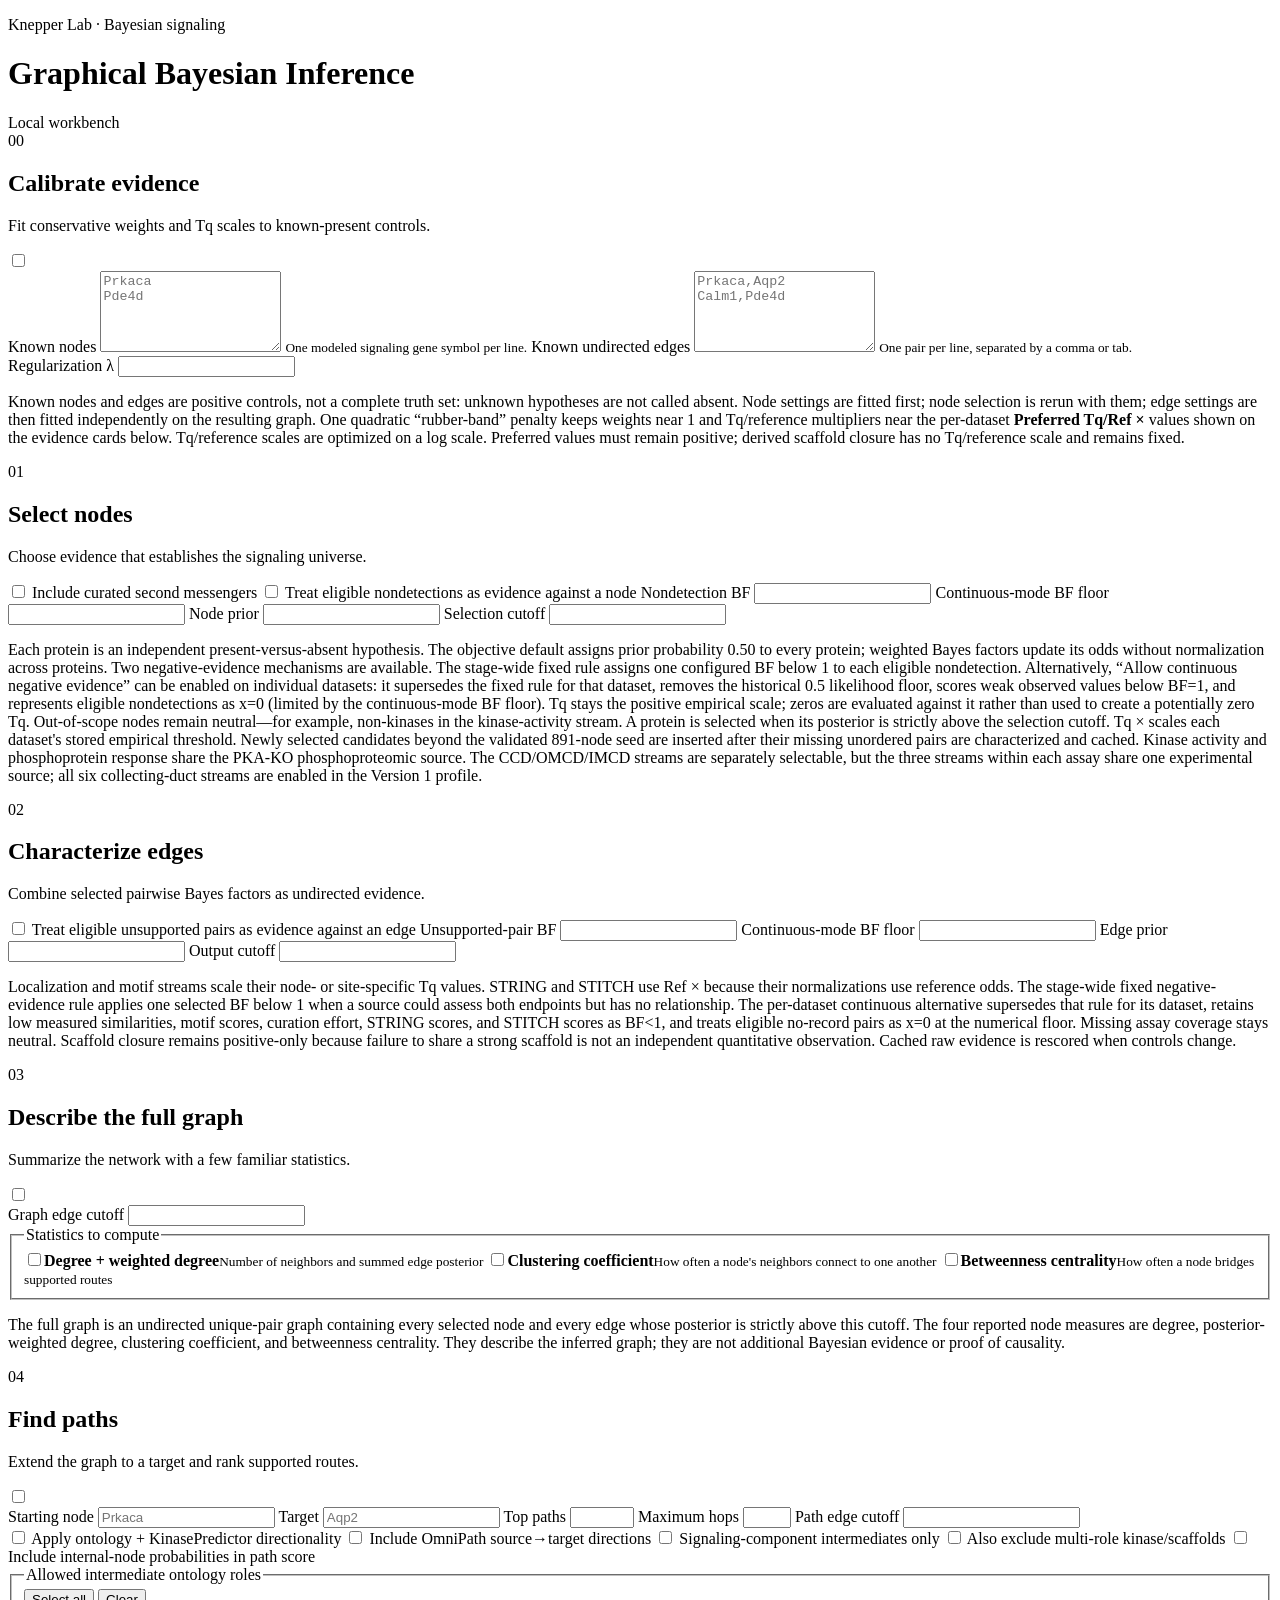
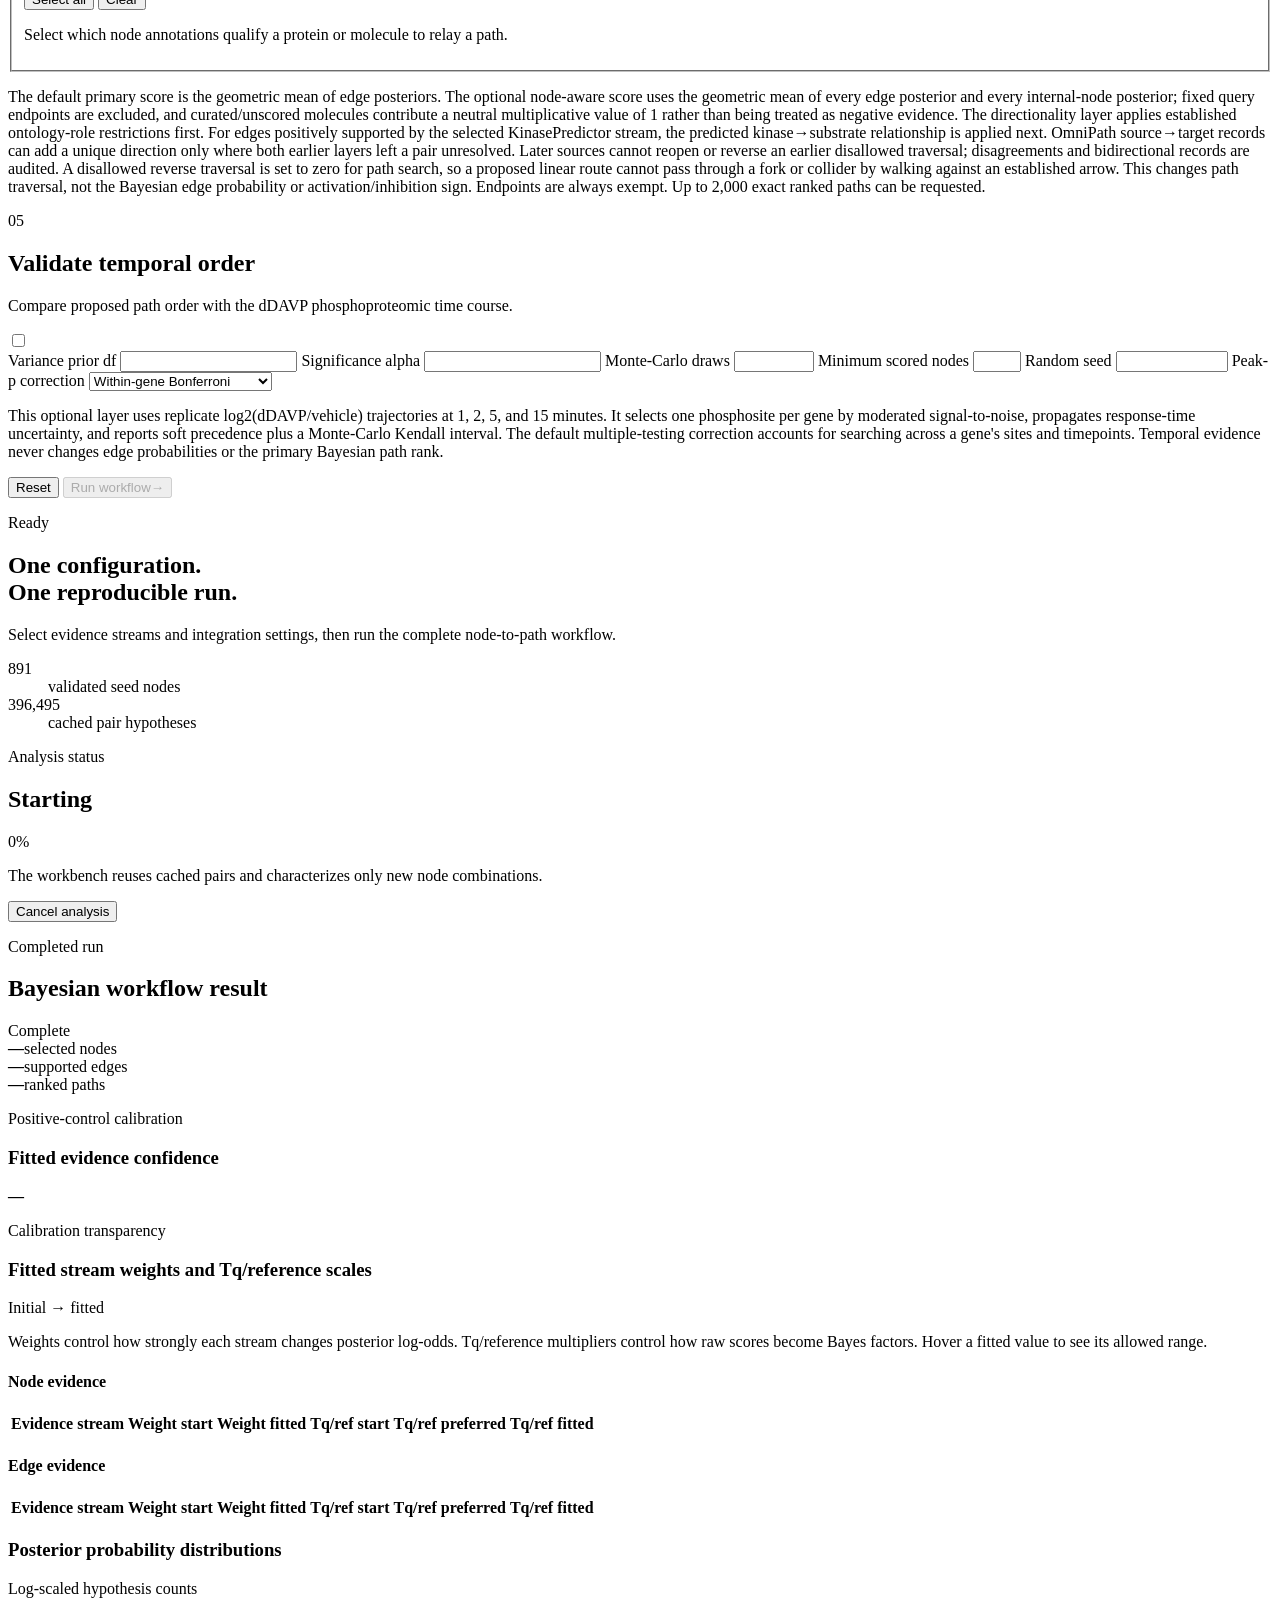
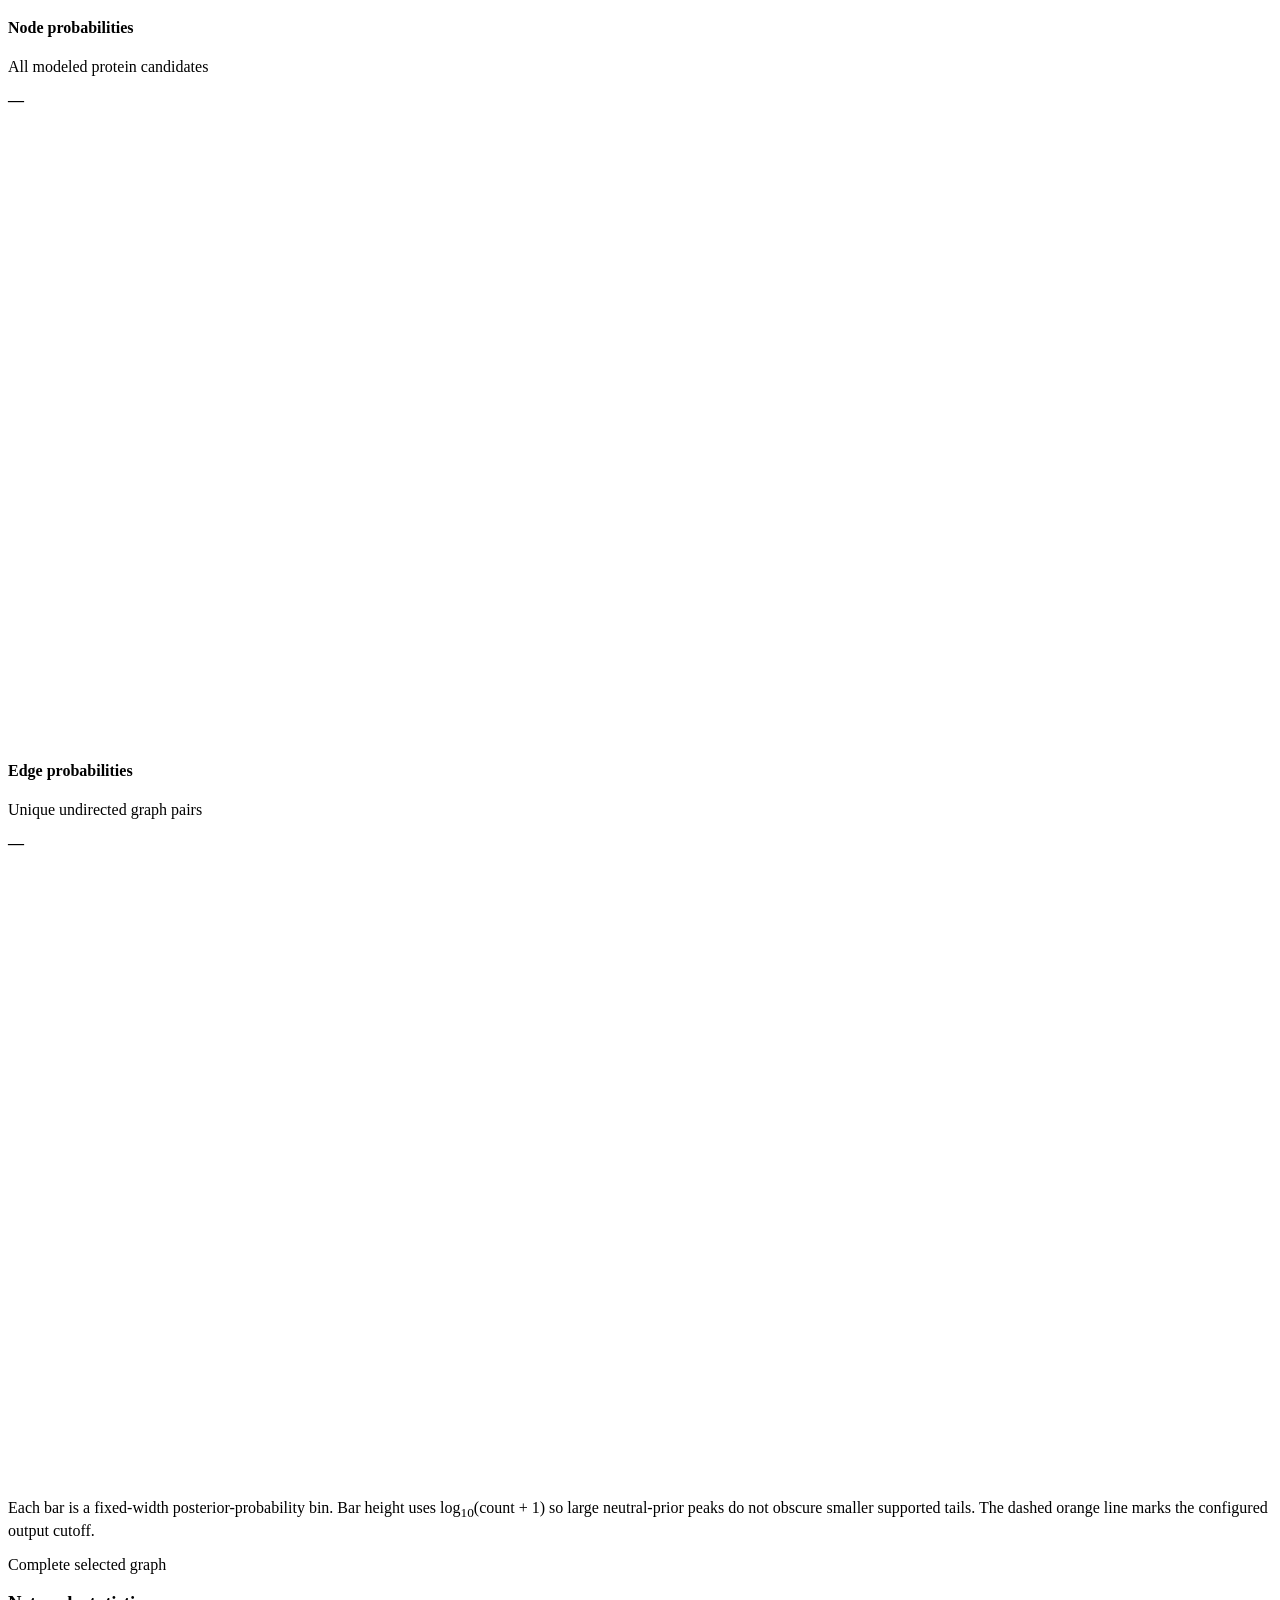
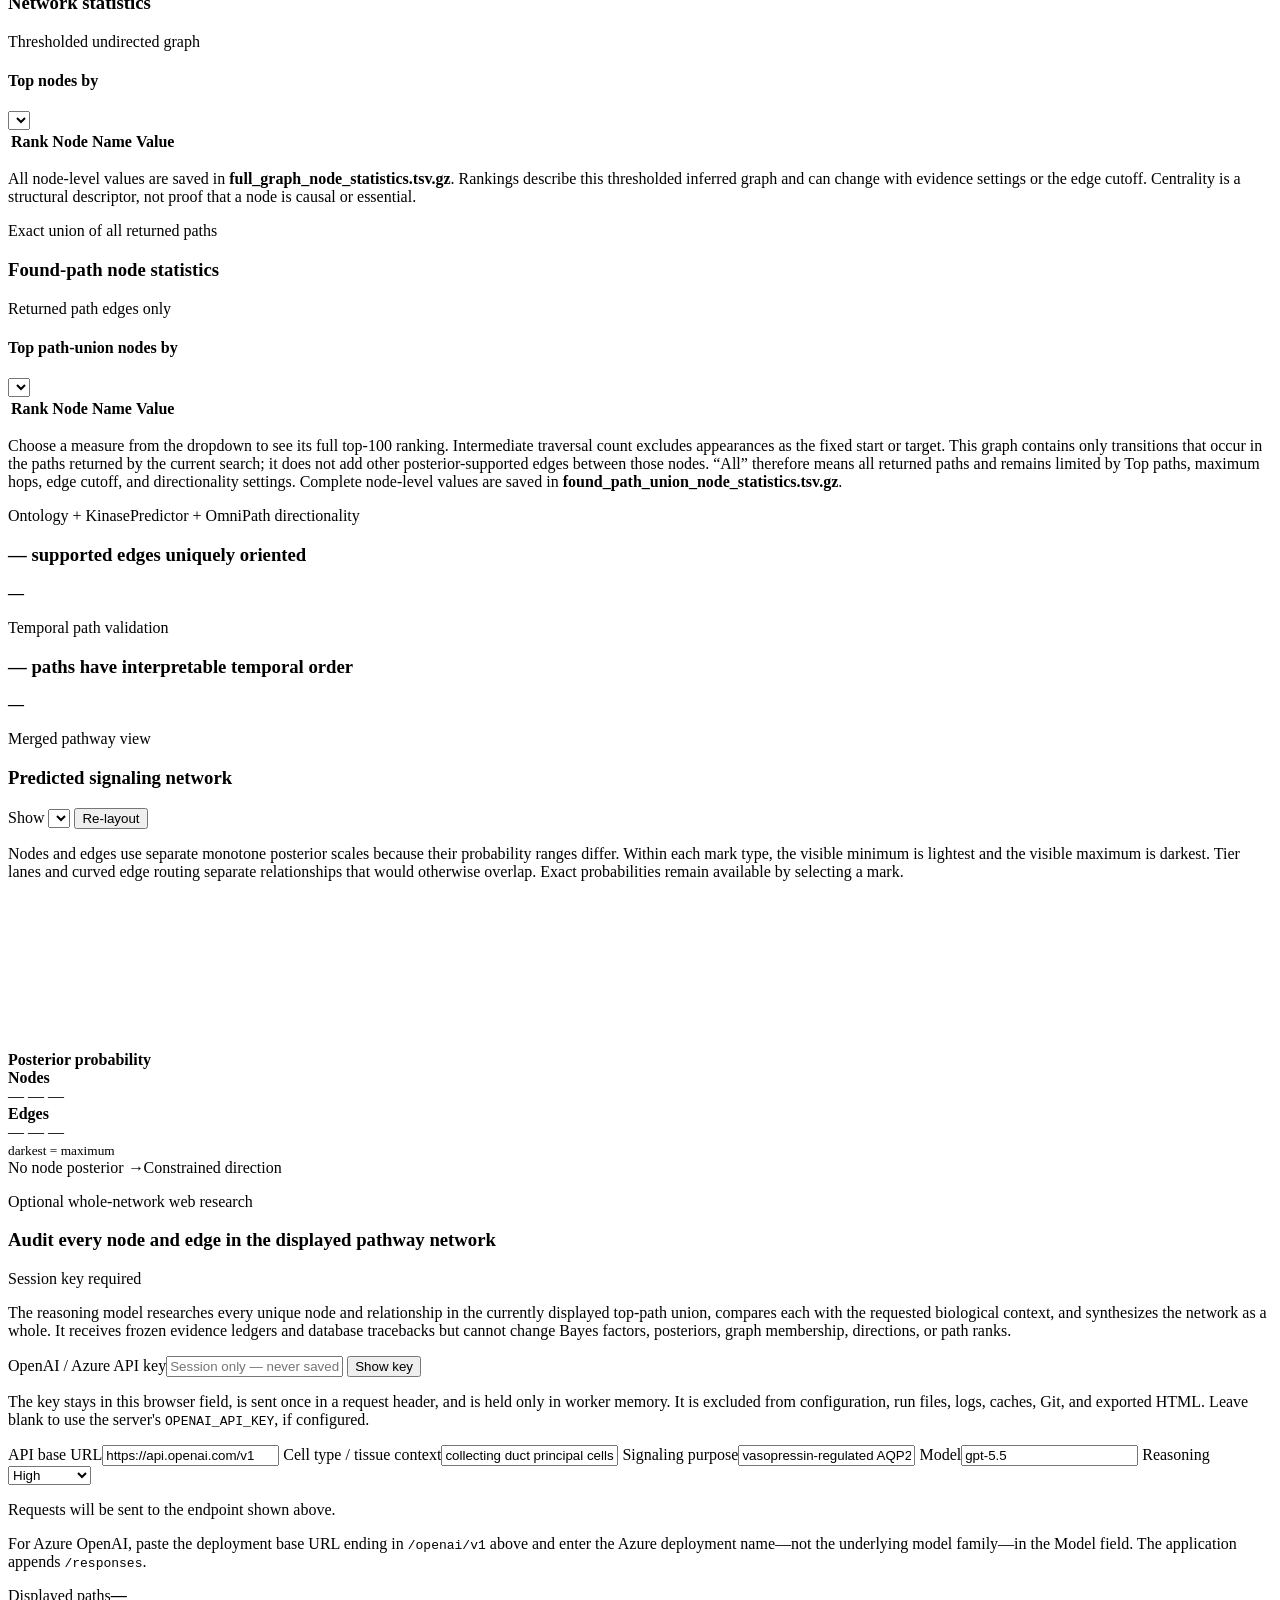
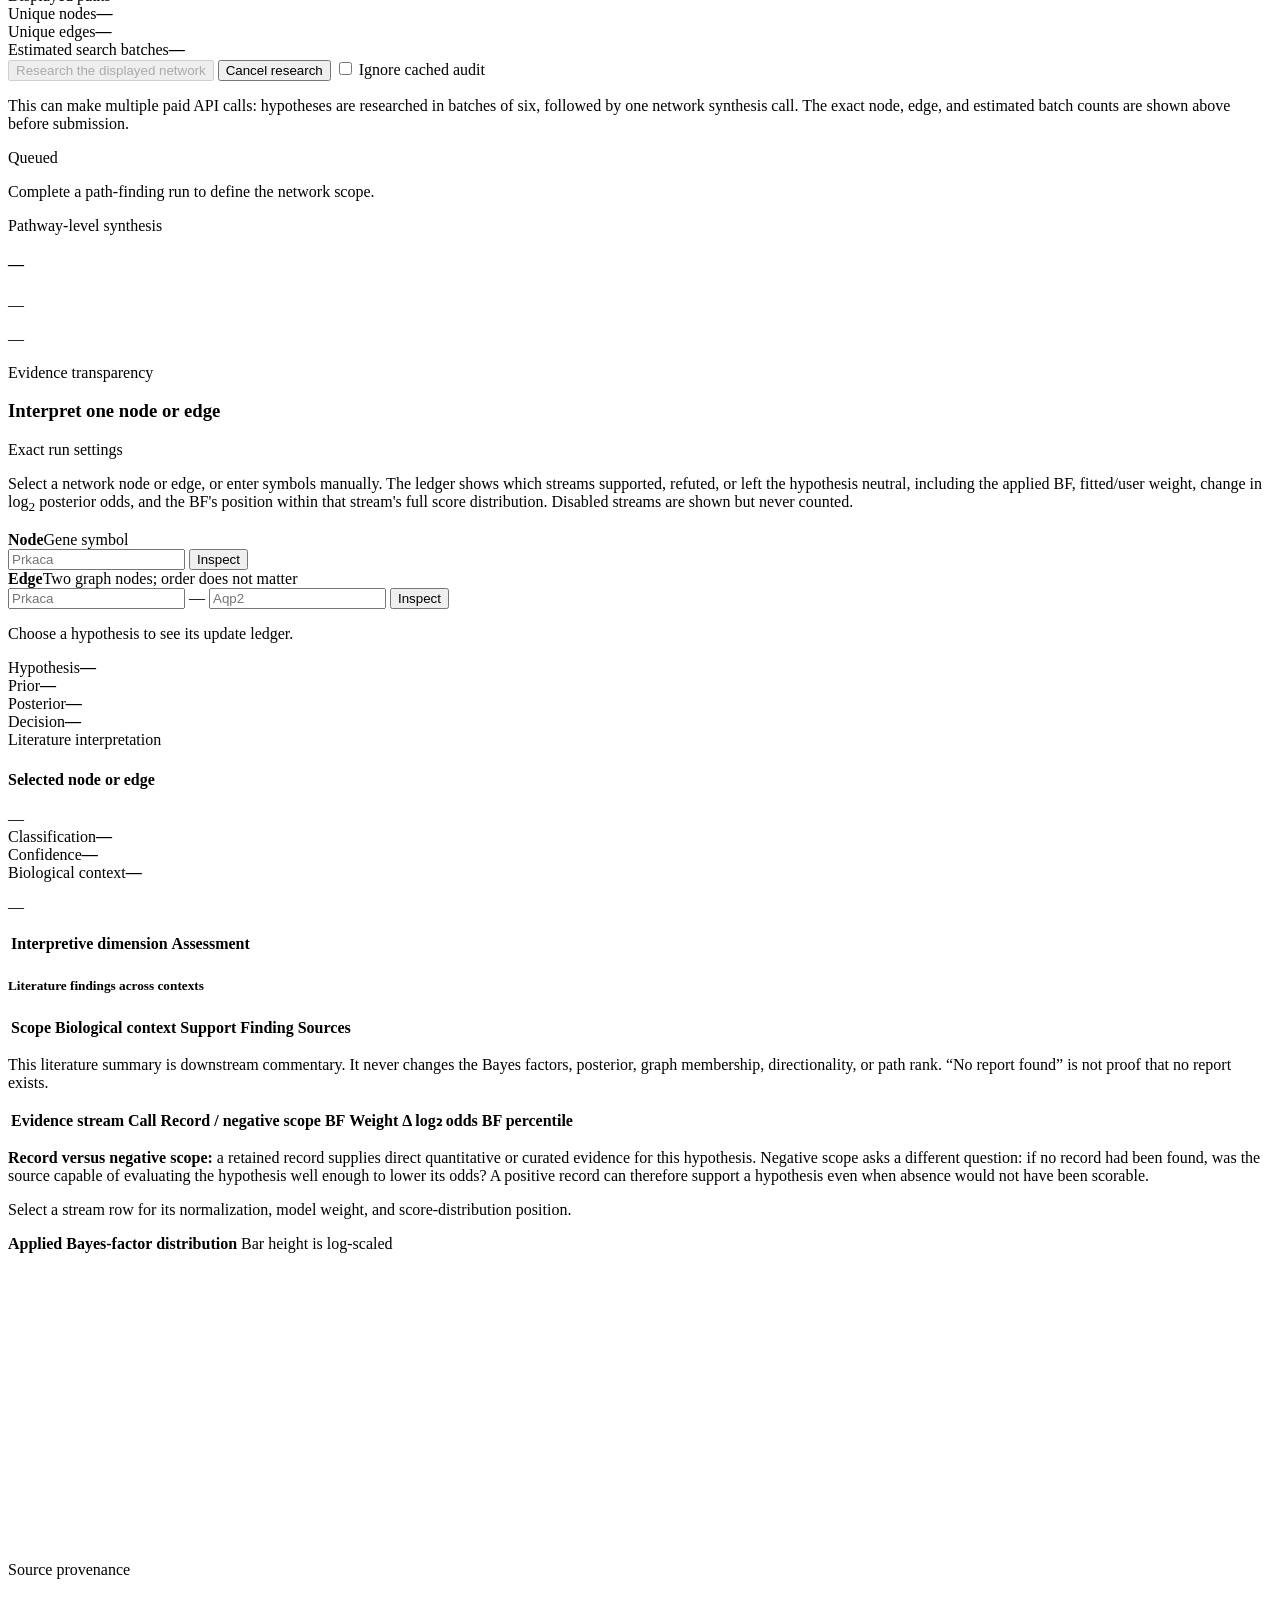
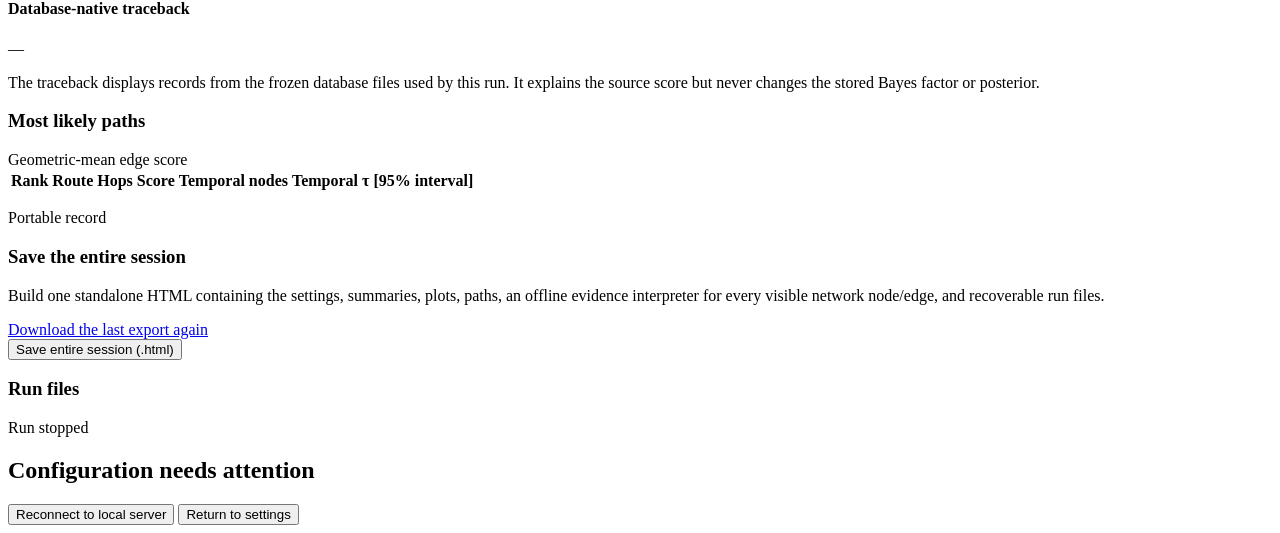
==== commit 0b5193d1: "ui: remove duplicate metric overview panels" ====
--- a/gui/web/index.html
+++ b/gui/web/index.html
@@ -5,7 +5,7 @@
     <meta name="viewport" content="width=device-width, initial-scale=1" />
     <meta name="description" content="Configure and run the graphical Bayesian signaling workflow." />
     <title>Graphical Bayesian Inference</title>
-    <link rel="stylesheet" href="/styles.css" />
+    <link rel="stylesheet" href="/styles.css?v=20260929-compact-stats" />
   </head>
   <body>
     <header class="topbar">
@@ -397,11 +397,6 @@
                 <tbody id="full-graph-node-rankings"></tbody>
               </table>
             </div>
-            <div>
-              <h4>Four interpretable node measures</h4>
-              <p class="muted">The ten leading nodes for degree, weighted degree, clustering, and betweenness. Use the selector above for the full top-100 ranking.</p>
-              <div id="full-graph-metric-panels" class="metric-overview-grid"></div>
-            </div>
             <p class="scientific-note">All node-level values are saved in <strong>full_graph_node_statistics.tsv.gz</strong>. Rankings describe this thresholded inferred graph and can change with evidence settings or the edge cutoff. Centrality is a structural descriptor, not proof that a node is causal or essential.</p>
           </section>
           <section id="found-path-statistics-result" class="full-graph-statistics-result hidden" aria-labelledby="found-path-statistics-result-title">
@@ -423,12 +418,7 @@
                 <tbody id="found-path-node-rankings"></tbody>
               </table>
             </div>
-            <div>
-              <h4>Five interpretable path-network measures</h4>
-              <p class="muted">The ten leading nodes by path participation, intermediate traversal count, degree, weighted degree, and betweenness. Traversal count excludes the fixed start and target positions. Use the selector above for the full top-100 ranking.</p>
-              <div id="found-path-metric-panels" class="metric-overview-grid"></div>
-            </div>
-            <p class="scientific-note">This graph contains only transitions that occur in the paths returned by the current search. It does not add other posterior-supported edges between those nodes. “All” therefore means all returned paths and remains limited by Top paths, maximum hops, edge cutoff, and directionality settings. Complete node-level values are saved in <strong>found_path_union_node_statistics.tsv.gz</strong>.</p>
+            <p class="scientific-note">Choose a measure from the dropdown to see its full top-100 ranking. Intermediate traversal count excludes appearances as the fixed start or target. This graph contains only transitions that occur in the paths returned by the current search; it does not add other posterior-supported edges between those nodes. “All” therefore means all returned paths and remains limited by Top paths, maximum hops, edge cutoff, and directionality settings. Complete node-level values are saved in <strong>found_path_union_node_statistics.tsv.gz</strong>.</p>
           </section>
           <section id="directionality-result" class="directionality-result hidden" aria-labelledby="directionality-result-title">
             <div>
@@ -679,6 +669,6 @@
       </aside>
     </main>
 
-    <script src="/app.js?v=20260925-azure-openai-endpoint" defer></script>
+    <script src="/app.js?v=20260929-compact-stats" defer></script>
   </body>
 </html>
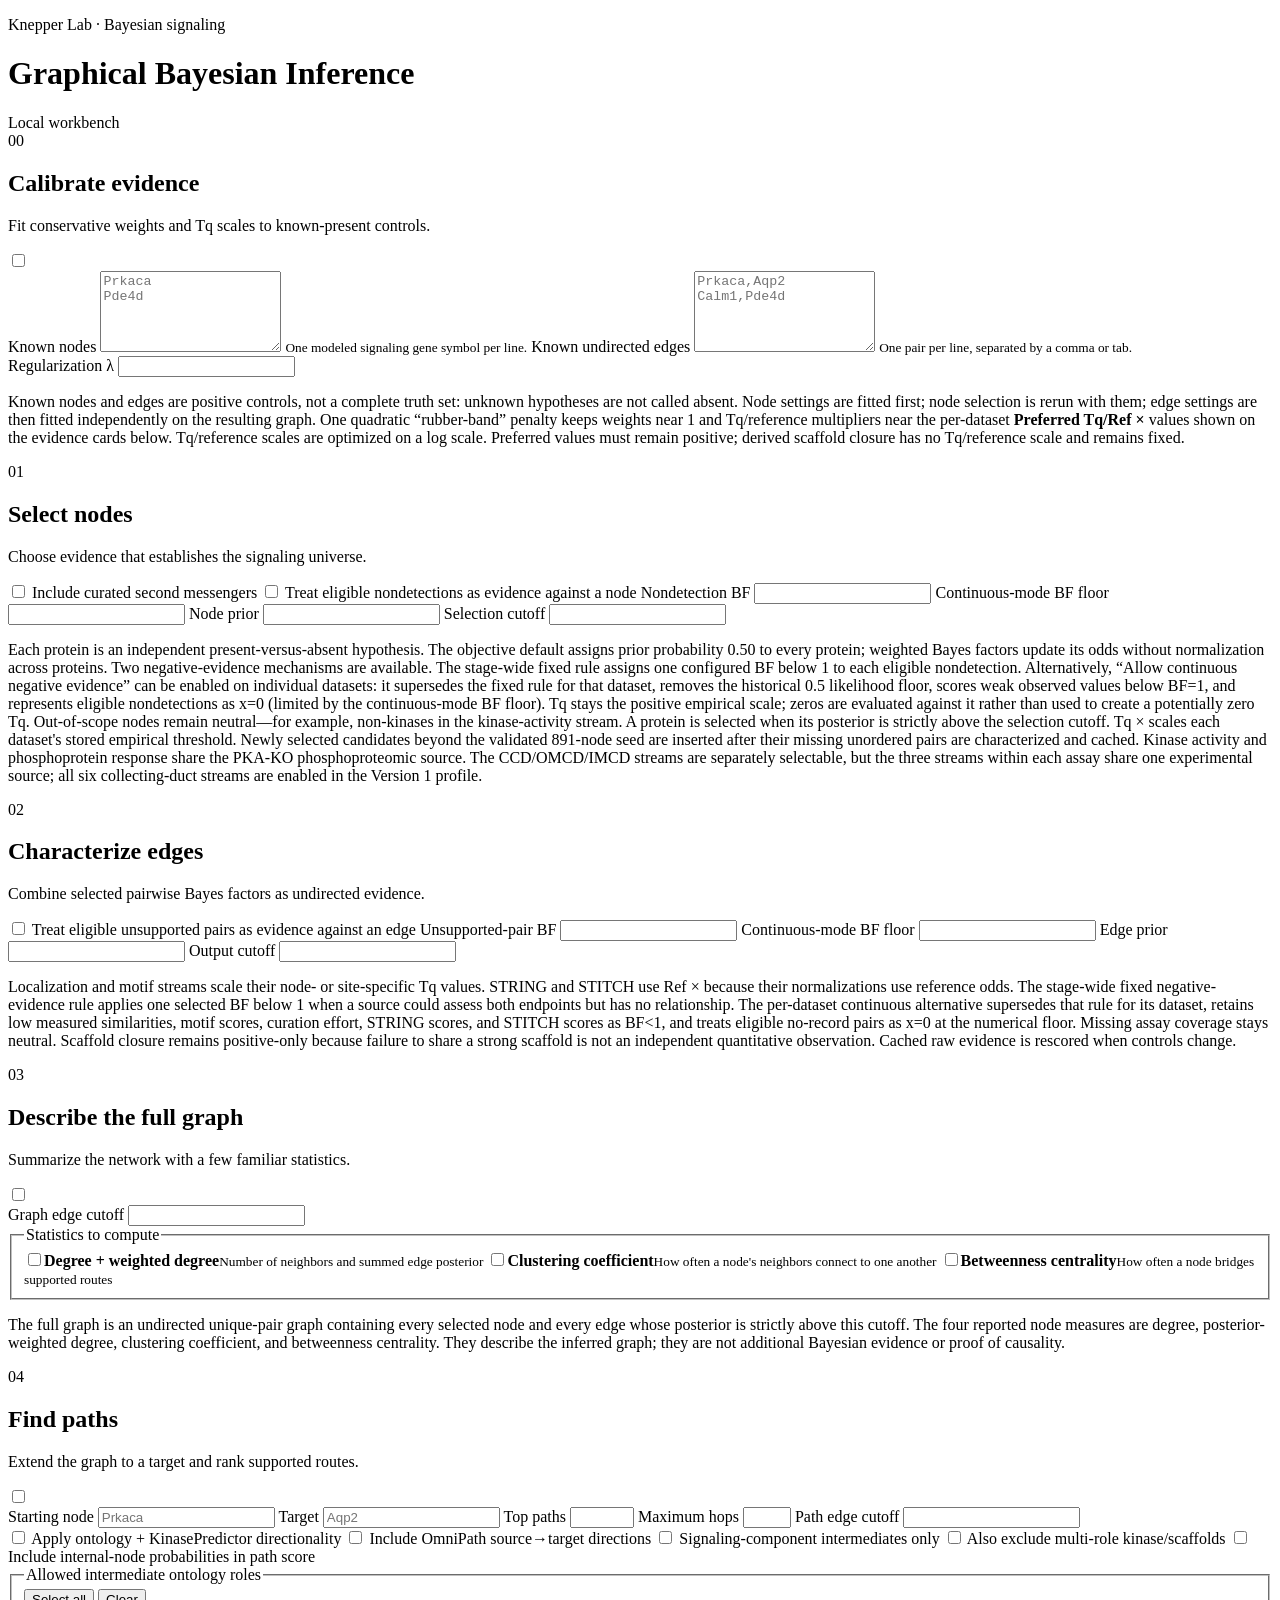
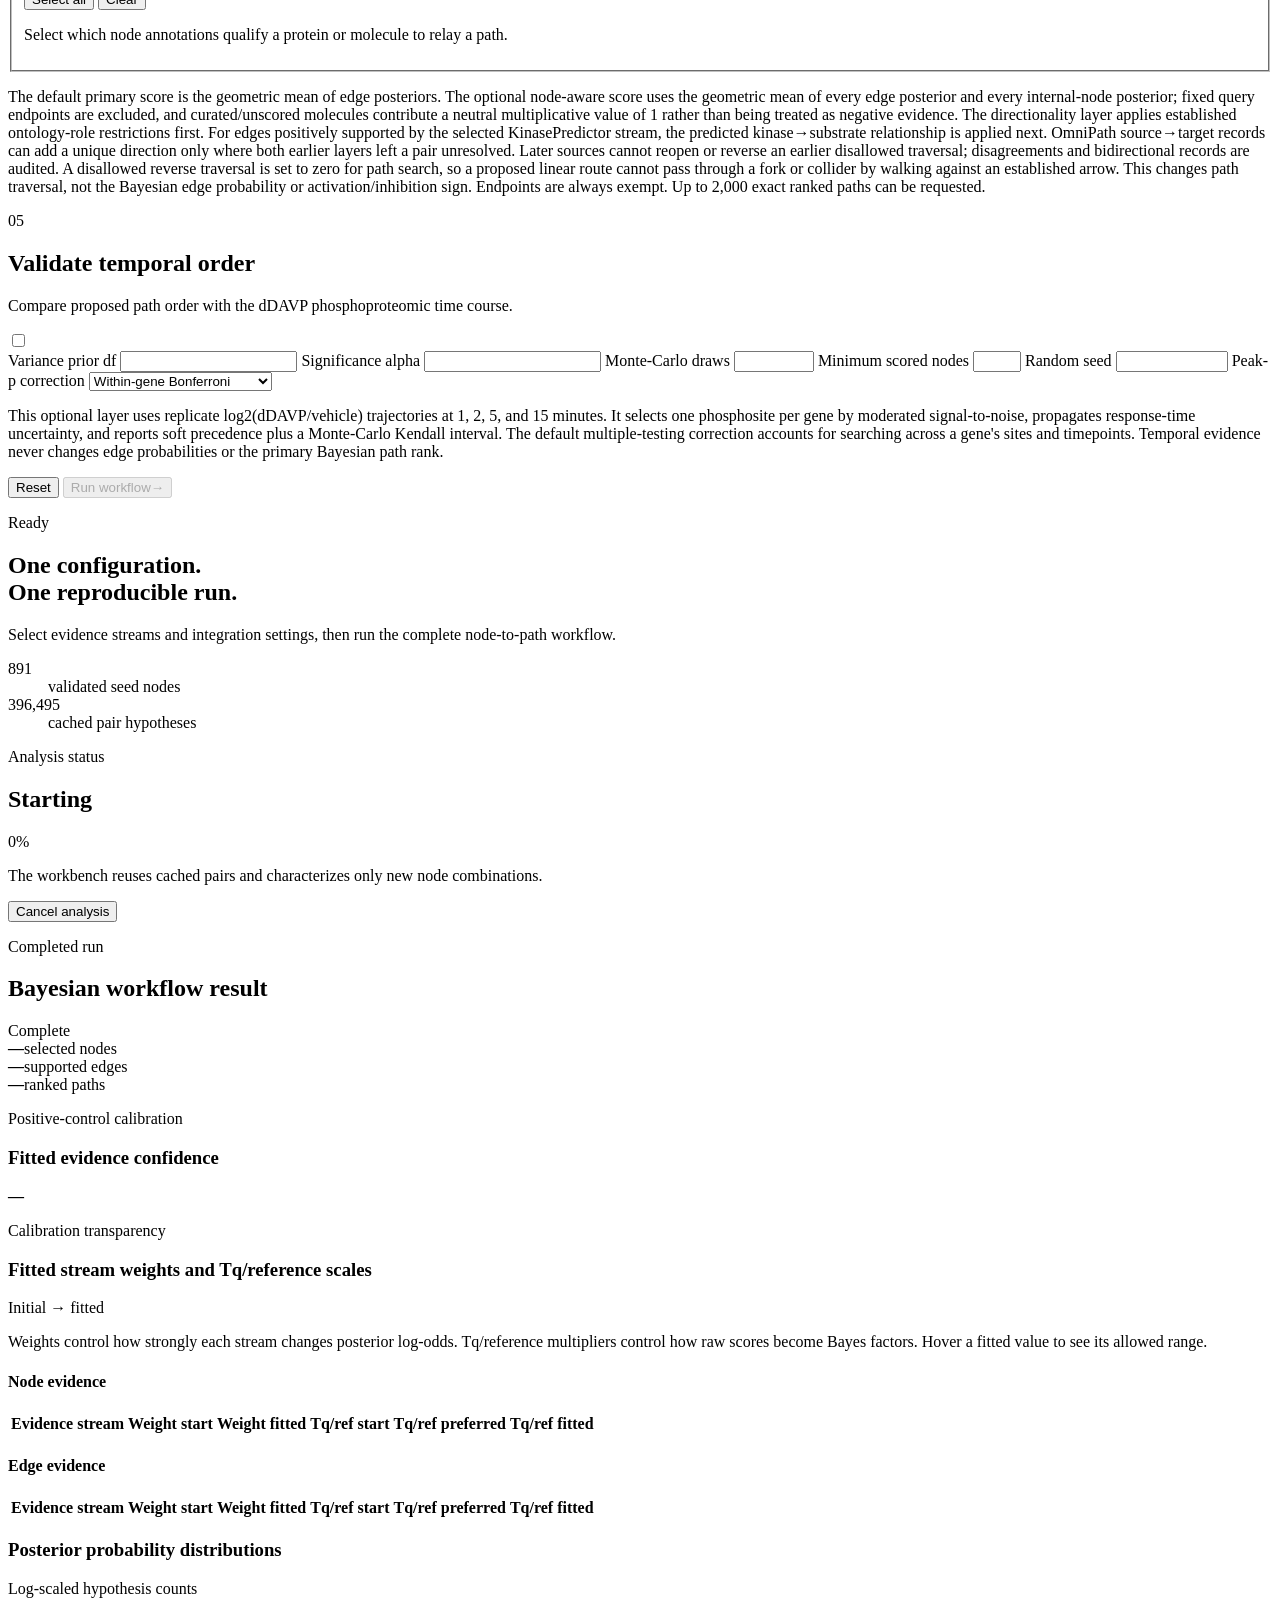
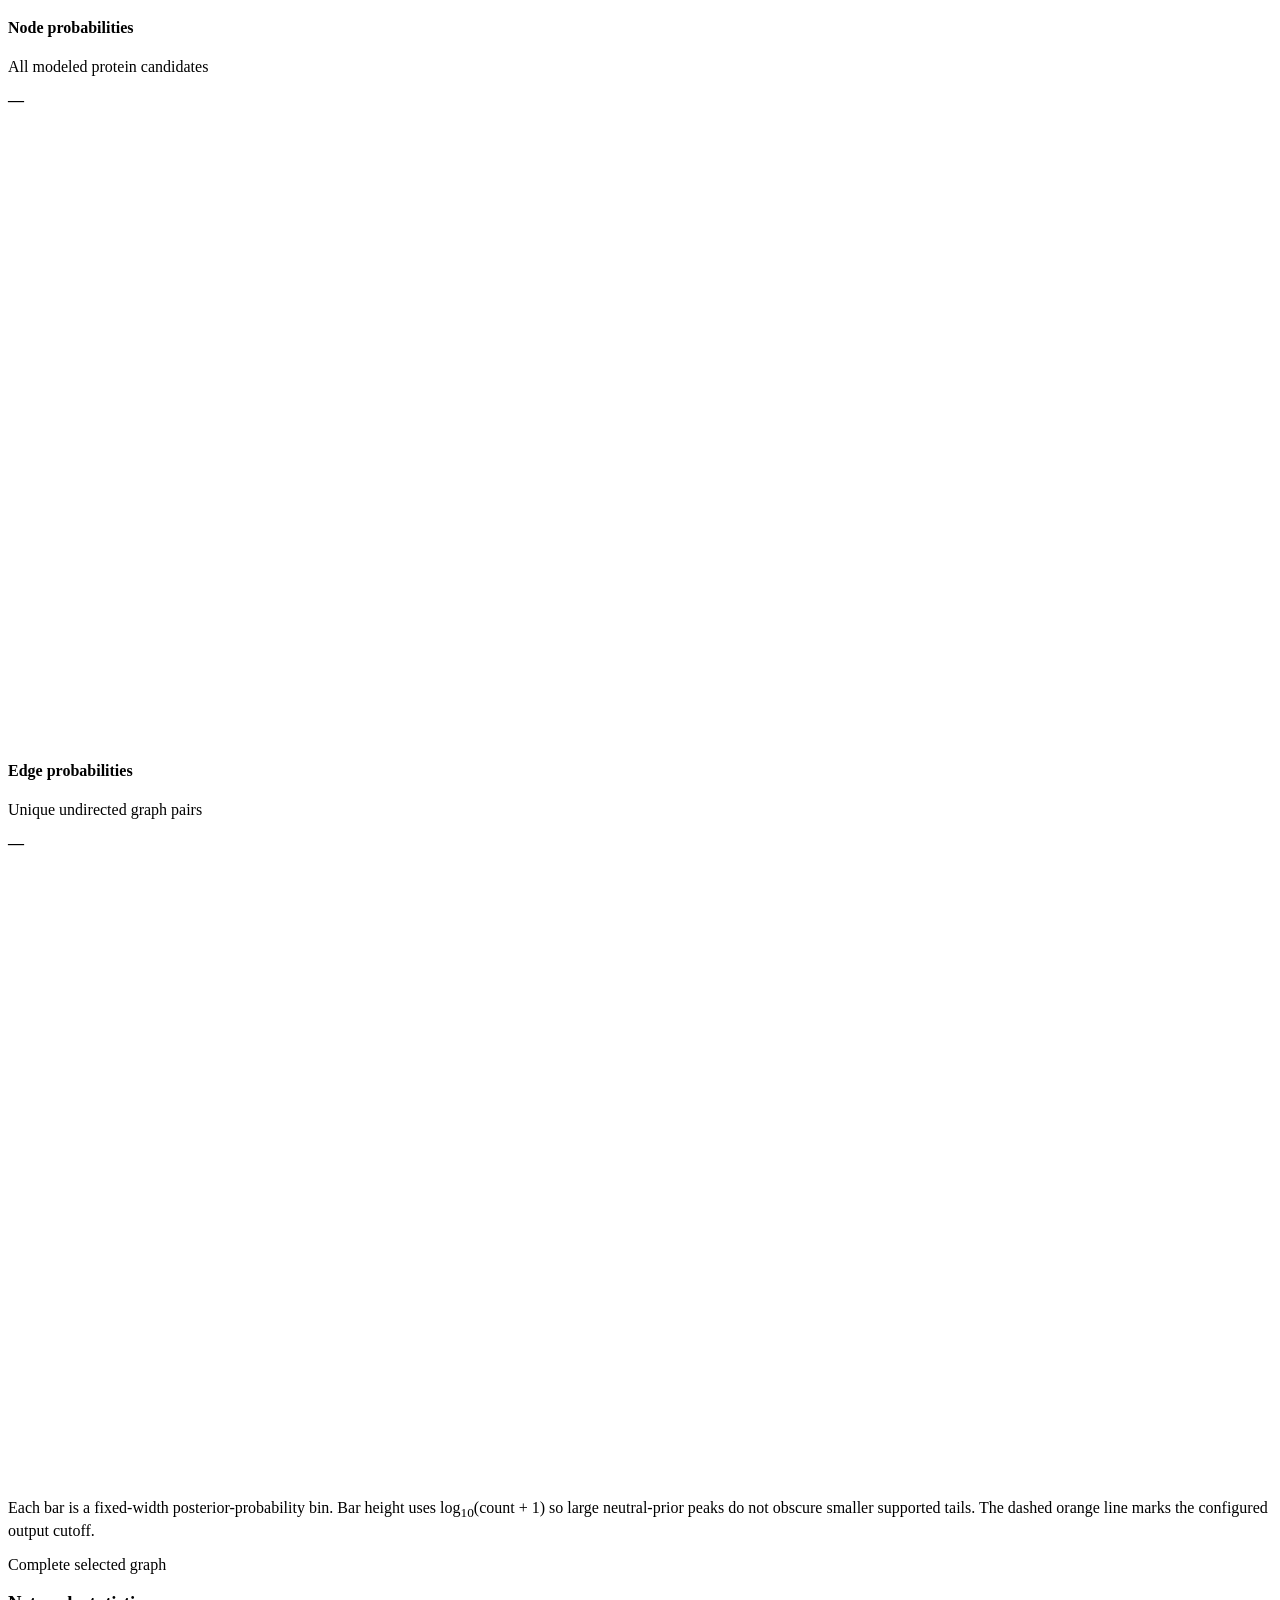
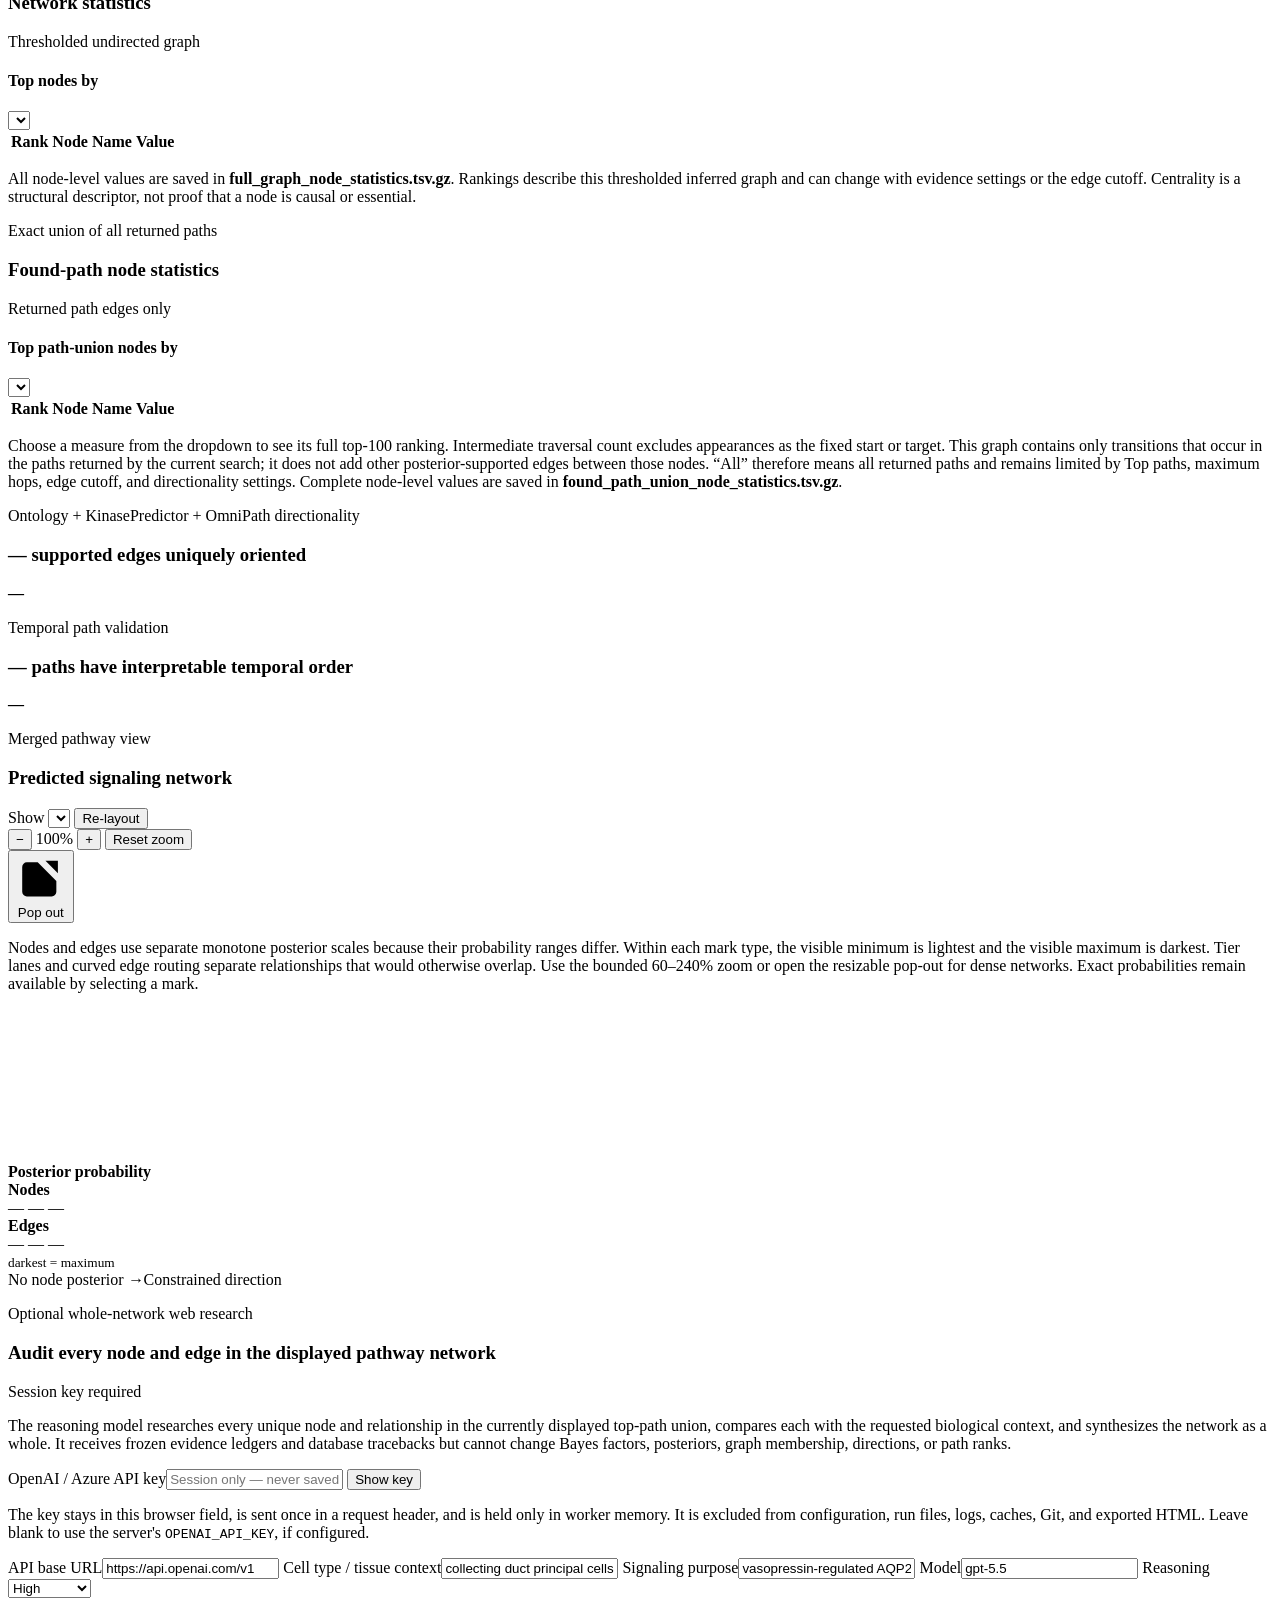
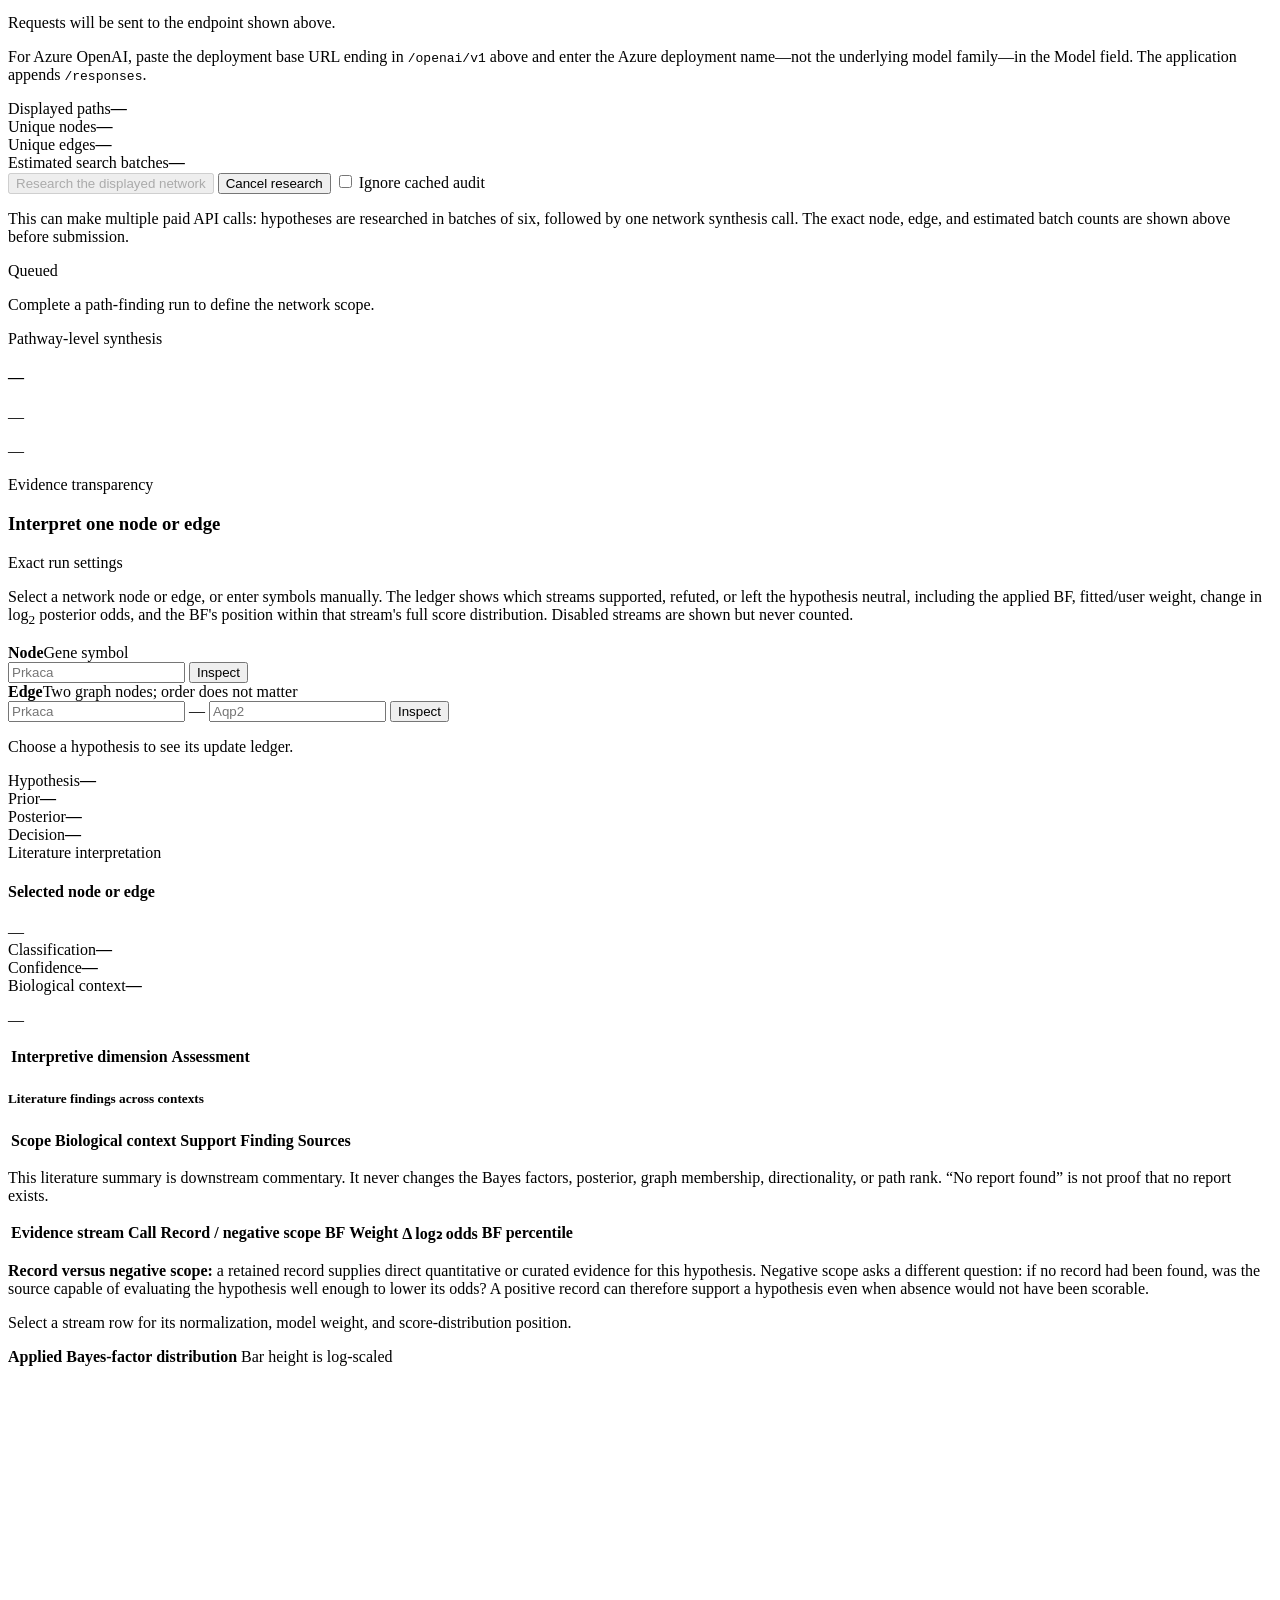
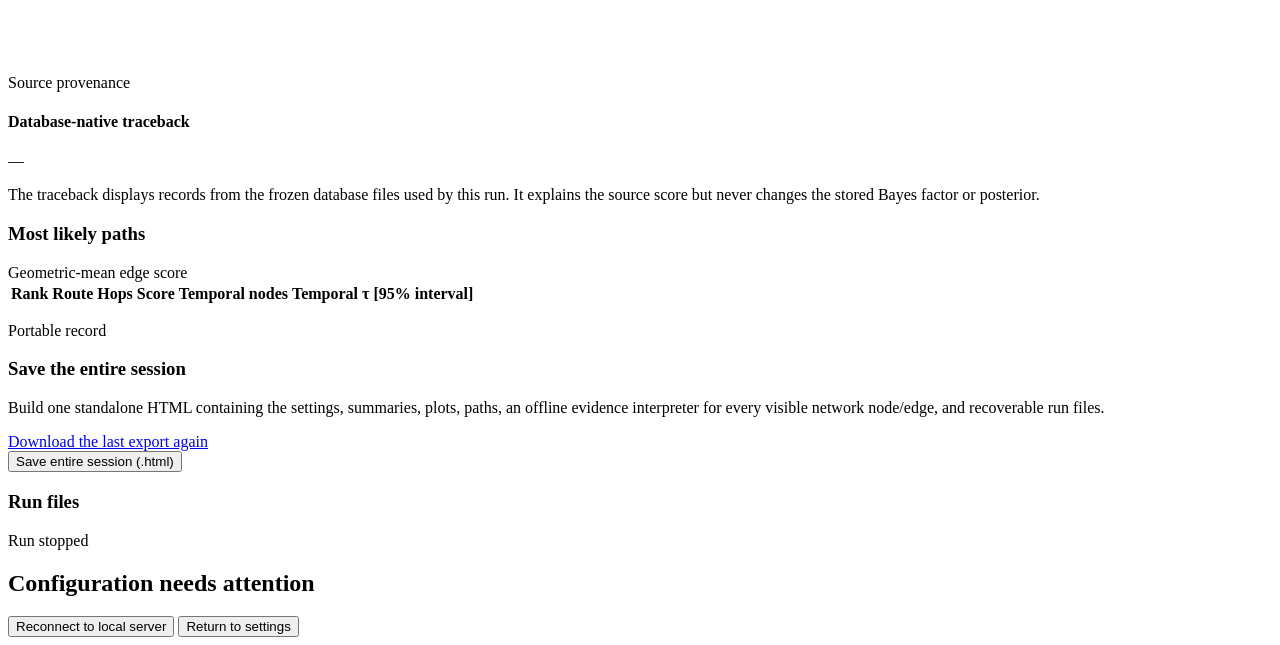
==== commit eb95364d: "ui: add stable resizable network popout" ====
--- a/gui/web/index.html
+++ b/gui/web/index.html
@@ -5,7 +5,7 @@
     <meta name="viewport" content="width=device-width, initial-scale=1" />
     <meta name="description" content="Configure and run the graphical Bayesian signaling workflow." />
     <title>Graphical Bayesian Inference</title>
-    <link rel="stylesheet" href="/styles.css?v=20260929-compact-stats" />
+    <link rel="stylesheet" href="/styles.css?v=20260929-stable-network-popout" />
   </head>
   <body>
     <header class="topbar">
@@ -436,6 +436,7 @@
             </div>
             <strong id="temporal-passing-genes">—</strong>
           </section>
+          <div id="path-network-home">
           <section id="path-network-section" class="path-network-section hidden" aria-labelledby="path-network-title">
             <div class="table-heading path-network-heading">
               <div>
@@ -446,11 +447,22 @@
                 <label for="path-network-limit">Show</label>
                 <select id="path-network-limit" aria-label="Number of top paths shown"></select>
                 <button id="path-network-relayout" type="button" class="secondary-button">Re-layout</button>
-              </div>
-            </div>
-            <p class="path-network-note">Nodes and edges use separate monotone posterior scales because their probability ranges differ. Within each mark type, the visible minimum is lightest and the visible maximum is darkest. Tier lanes and curved edge routing separate relationships that would otherwise overlap. Exact probabilities remain available by selecting a mark.</p>
+                <div class="path-network-zoom-controls" aria-label="Network zoom controls">
+                  <button id="path-network-zoom-out" type="button" class="secondary-button" aria-label="Zoom network out">−</button>
+                  <output id="path-network-zoom-label" for="path-network-zoom-out path-network-zoom-in">100%</output>
+                  <button id="path-network-zoom-in" type="button" class="secondary-button" aria-label="Zoom network in">+</button>
+                  <button id="path-network-zoom-reset" type="button" class="secondary-button">Reset zoom</button>
+                </div>
+                <button id="path-network-popout-button" type="button" class="secondary-button path-network-popout-button" aria-label="Open network in resizable pop-out">
+                  <svg aria-hidden="true" viewBox="0 0 16 16"><path d="M9.5 2.5h4v4M13.2 2.8 8 8M7 3H3.5A1.5 1.5 0 0 0 2 4.5v8A1.5 1.5 0 0 0 3.5 14h8a1.5 1.5 0 0 0 1.5-1.5V9" /></svg>
+                  <span id="path-network-popout-label">Pop out</span>
+                </button>
+              </div>
+            </div>
+            <p class="path-network-note">Nodes and edges use separate monotone posterior scales because their probability ranges differ. Within each mark type, the visible minimum is lightest and the visible maximum is darkest. Tier lanes and curved edge routing separate relationships that would otherwise overlap. Use the bounded 60–240% zoom or open the resizable pop-out for dense networks. Exact probabilities remain available by selecting a mark.</p>
+            <div id="path-network-stage" class="path-network-stage">
             <div class="path-network-visual">
-              <div class="path-network-canvas">
+              <div id="path-network-canvas" class="path-network-canvas">
                 <svg id="path-network-svg" role="img" aria-labelledby="path-network-title path-network-description">
                   <desc id="path-network-description">Merged network of the most likely paths. Scored nodes and edges use separate monotone color scales spanning their respective visible posterior ranges.</desc>
                 </svg>
@@ -489,7 +501,25 @@
               <span><i class="legend-arrow">→</i>Constrained direction</span>
             </div>
             <p id="path-network-detail" class="path-network-detail" aria-live="polite"></p>
-          </section>
+            </div>
+          </section>
+          </div>
+          <dialog id="path-network-popout" class="path-network-popout" aria-labelledby="path-network-popout-title">
+            <div class="path-network-popout-shell">
+              <header class="path-network-popout-header">
+                <div>
+                  <p class="eyebrow">Resizable network workspace</p>
+                  <h2 id="path-network-popout-title">Predicted signaling network</h2>
+                  <p class="path-network-popout-hint">Drag the lower-right corner to resize, or fill the viewport.</p>
+                </div>
+                <div>
+                  <button id="path-network-popout-fullscreen" type="button" class="secondary-button">Fill screen</button>
+                  <button id="path-network-popout-close" type="button" class="secondary-button">Close</button>
+                </div>
+              </header>
+              <div id="path-network-popout-host" class="path-network-popout-host"></div>
+            </div>
+          </dialog>
           <section id="network-literature-interpreter" class="literature-interpreter network-literature-interpreter" aria-labelledby="literature-interpreter-title">
             <div class="literature-interpreter-heading">
               <div>
@@ -669,6 +699,6 @@
       </aside>
     </main>
 
-    <script src="/app.js?v=20260929-compact-stats" defer></script>
+    <script src="/app.js?v=20260929-stable-network-popout" defer></script>
   </body>
 </html>
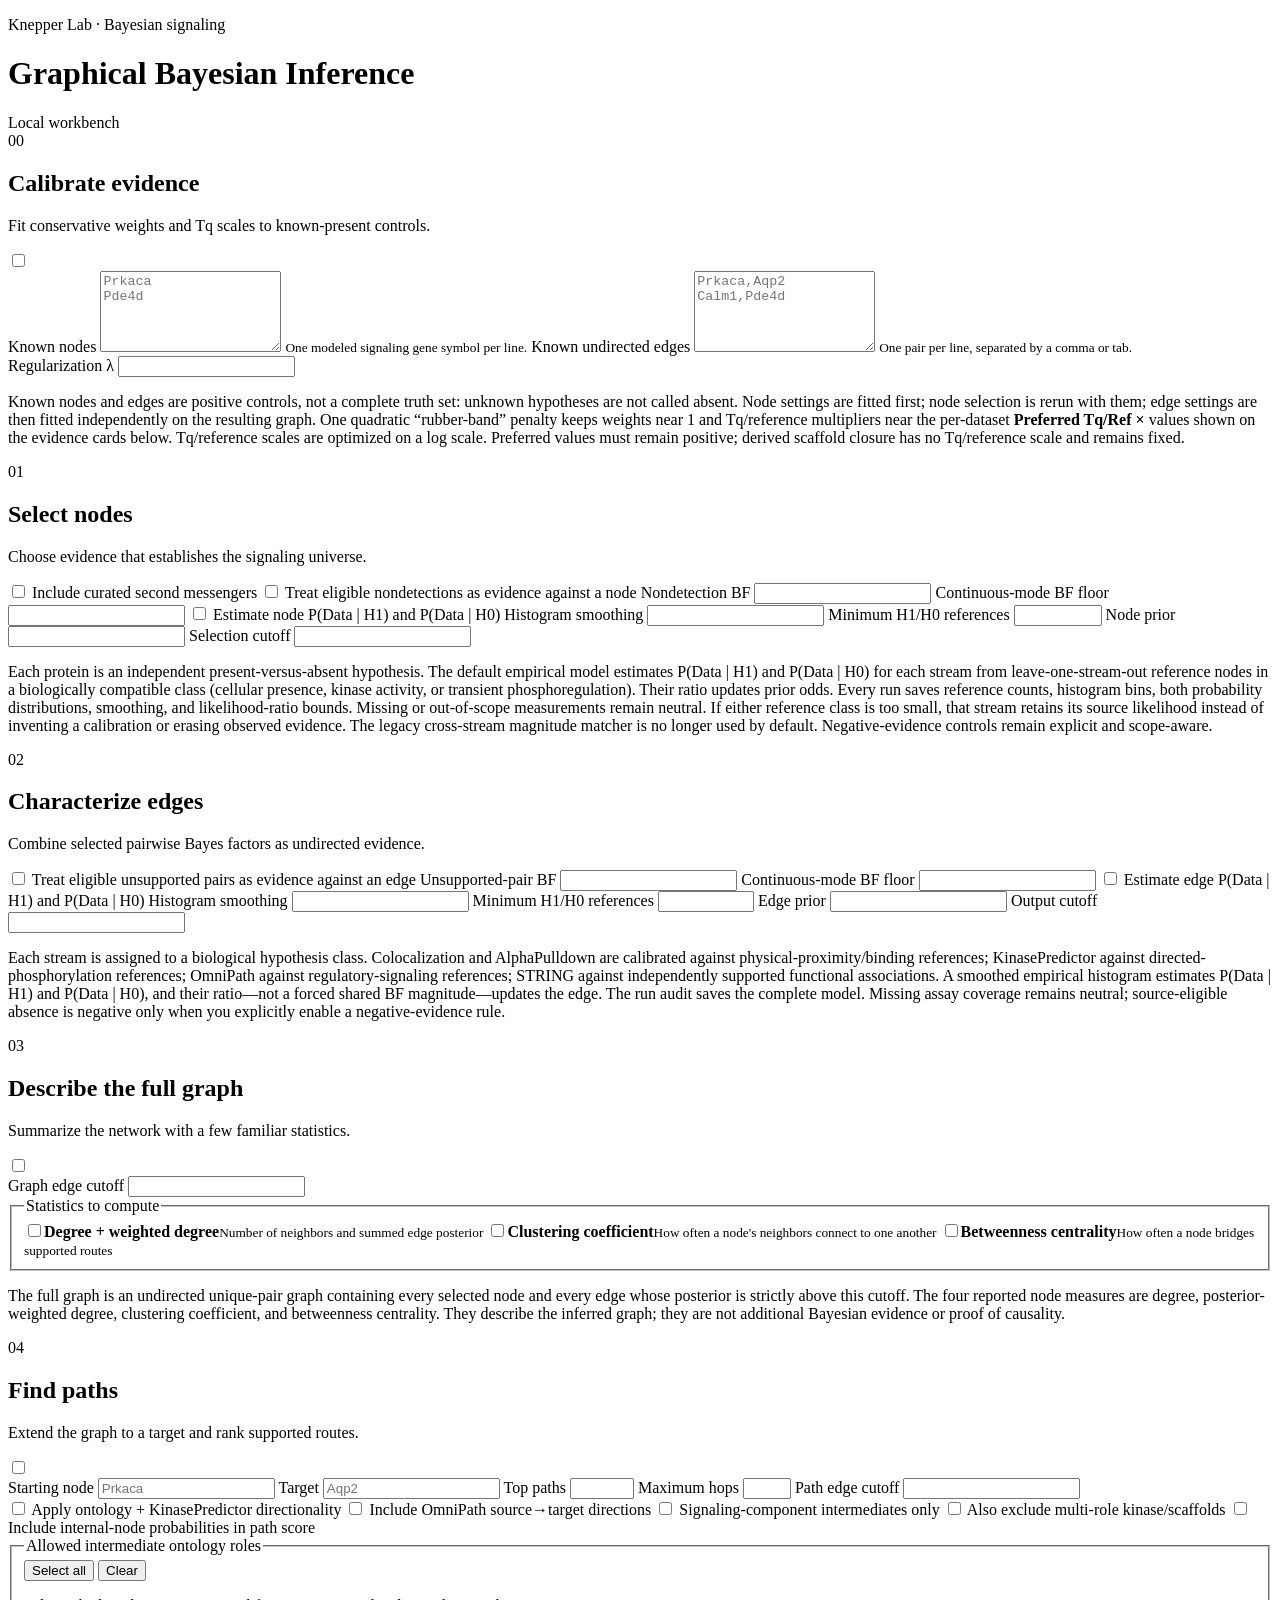
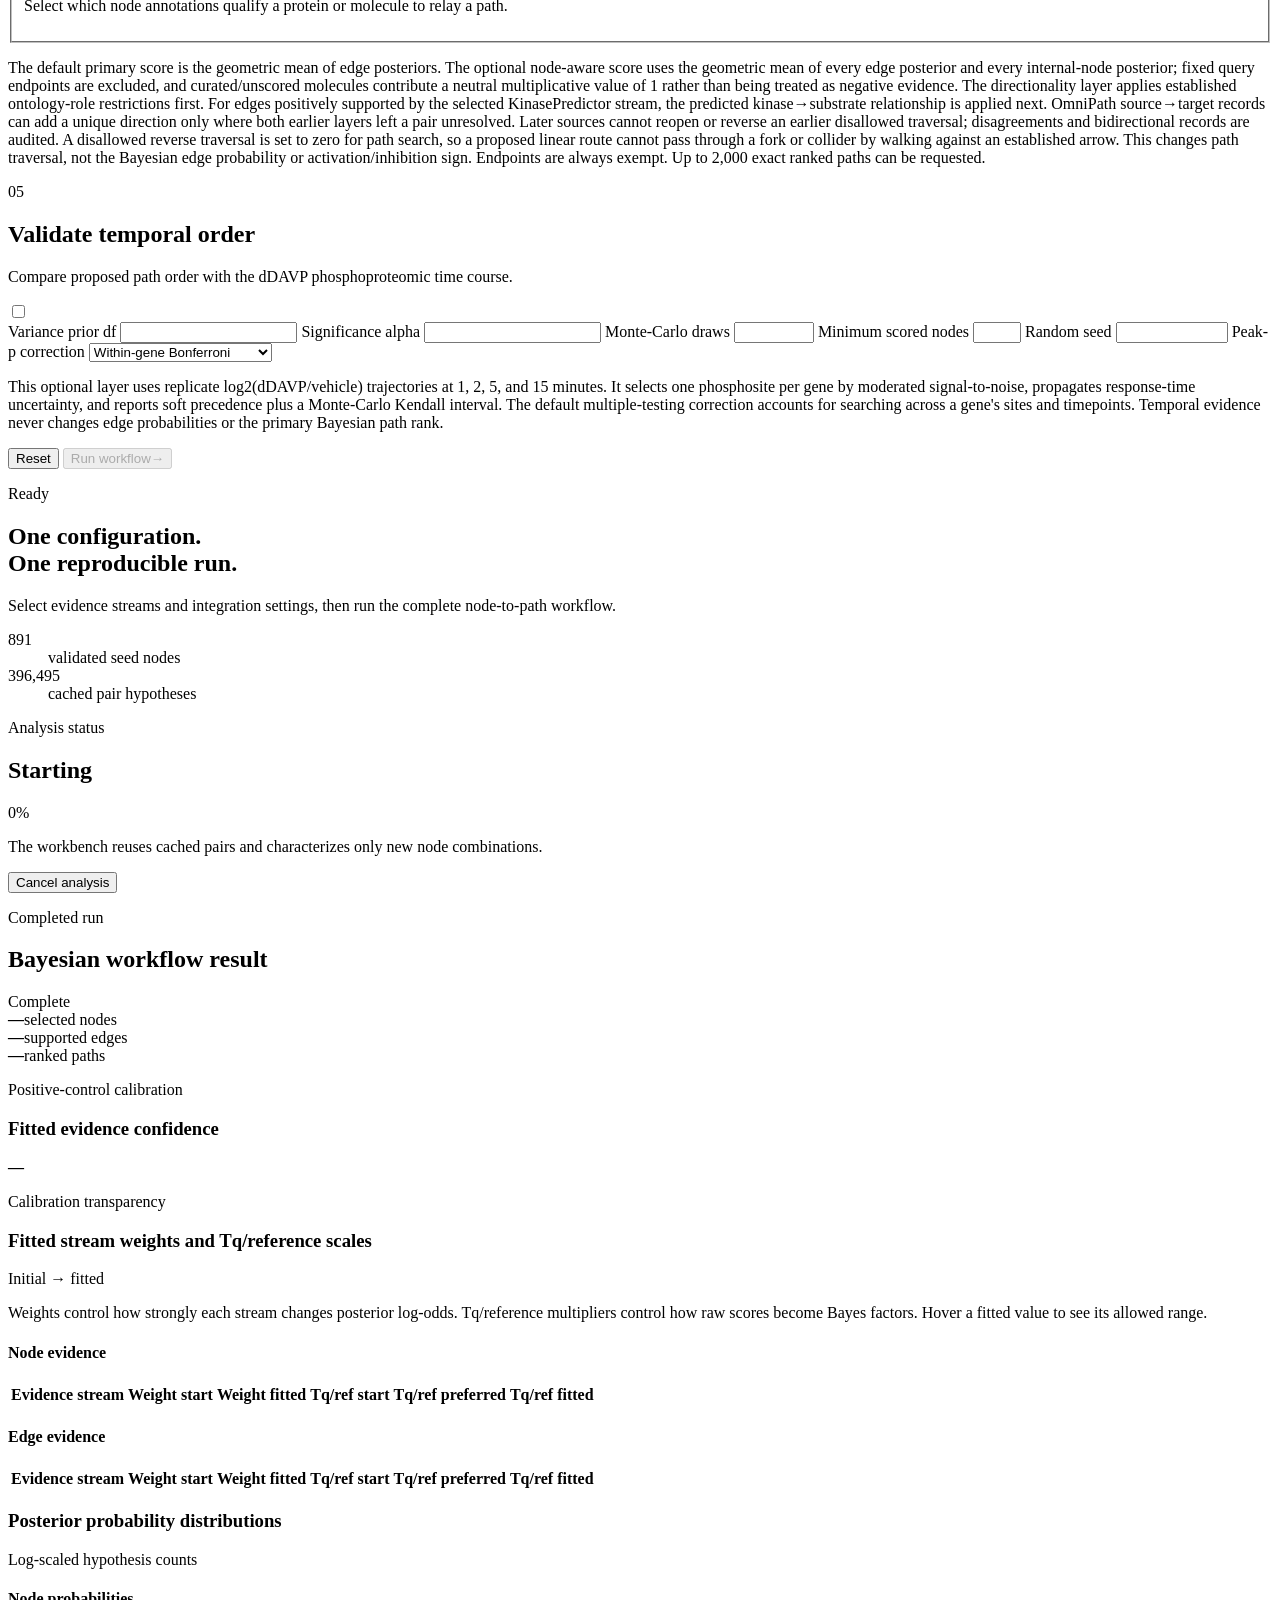
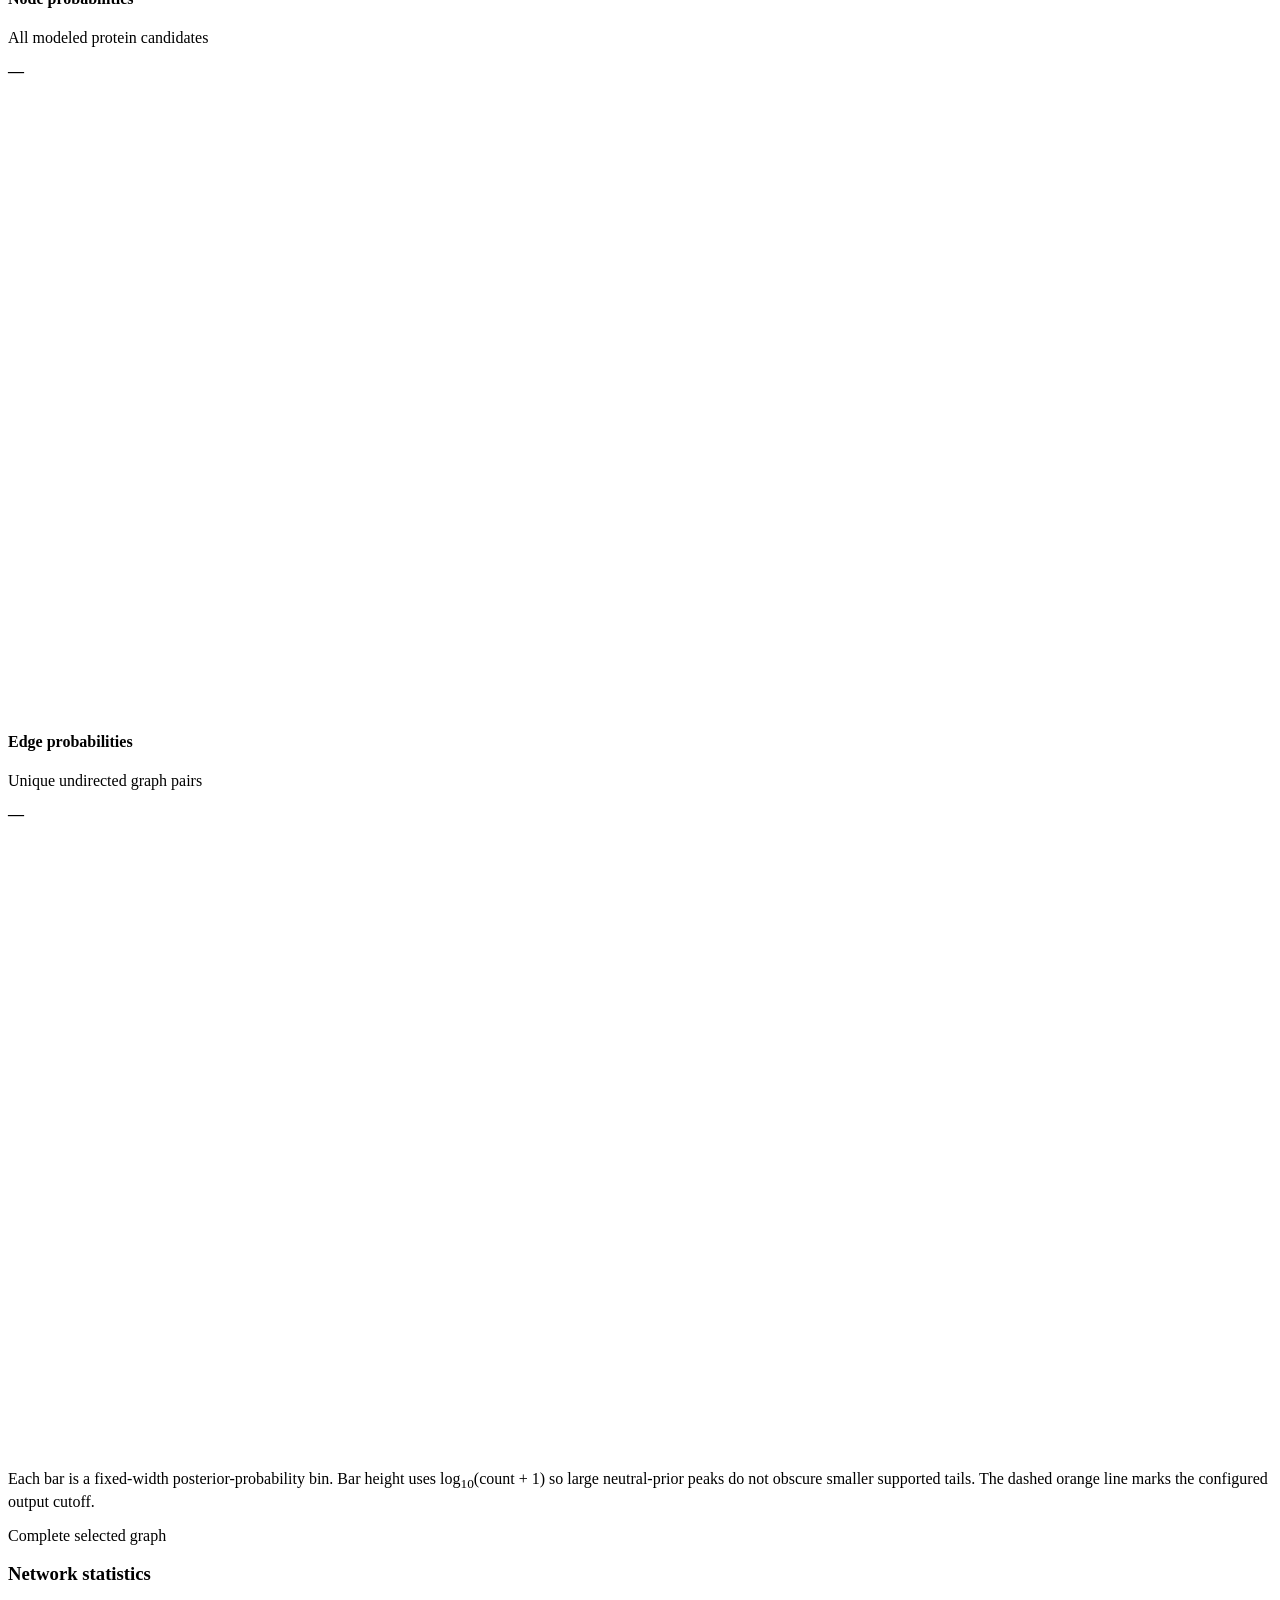
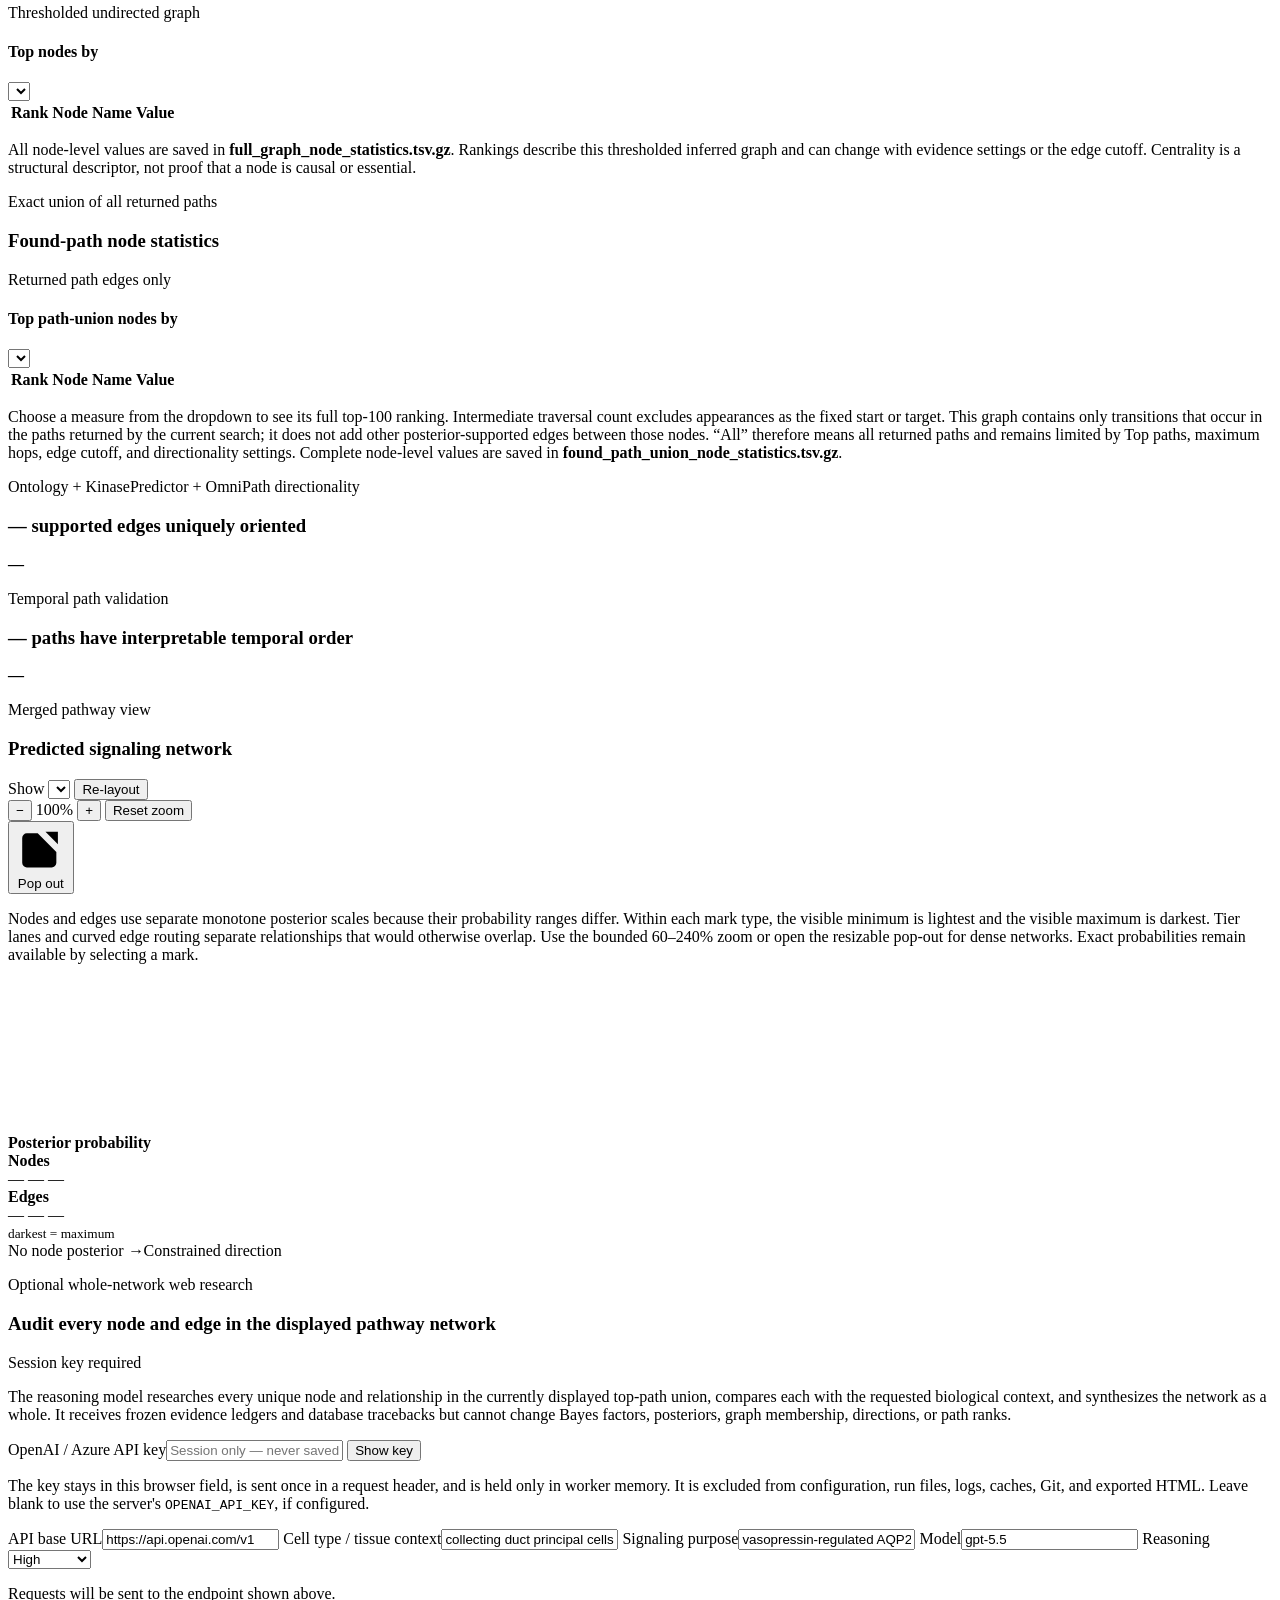
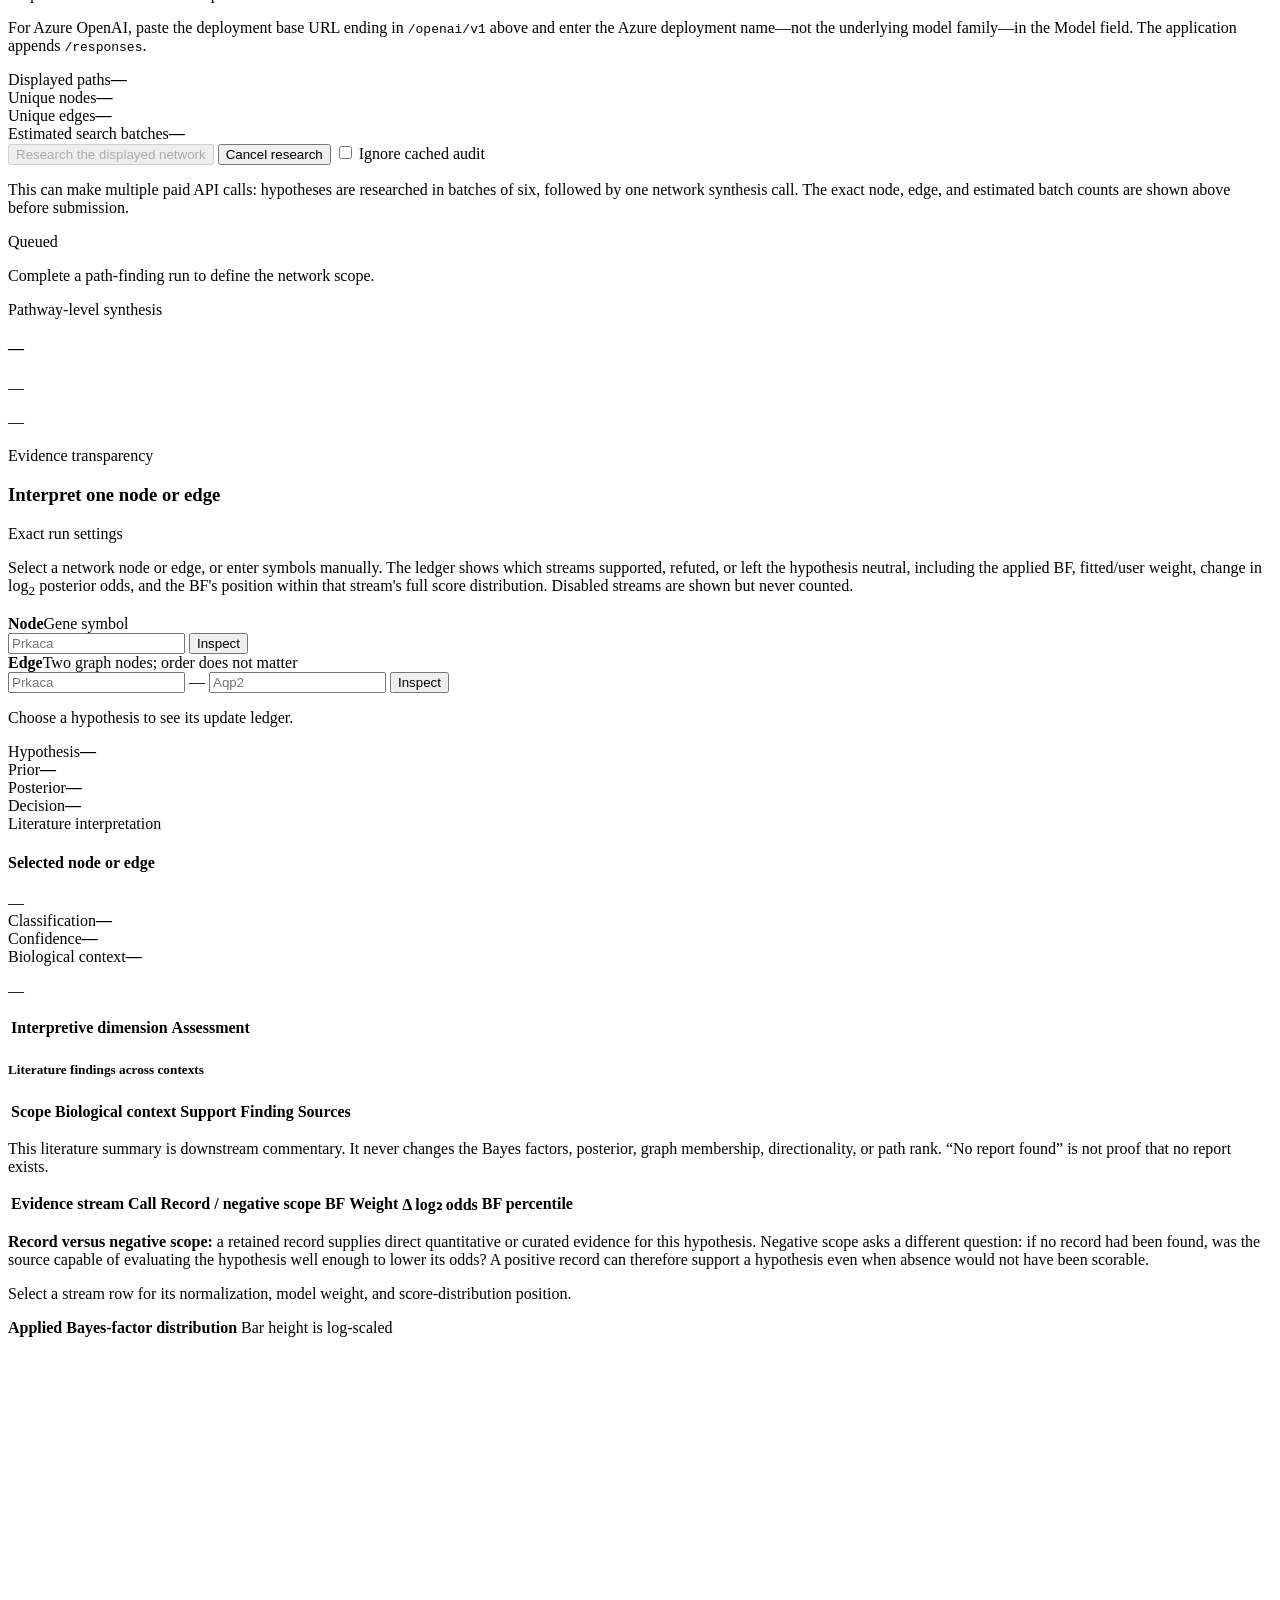
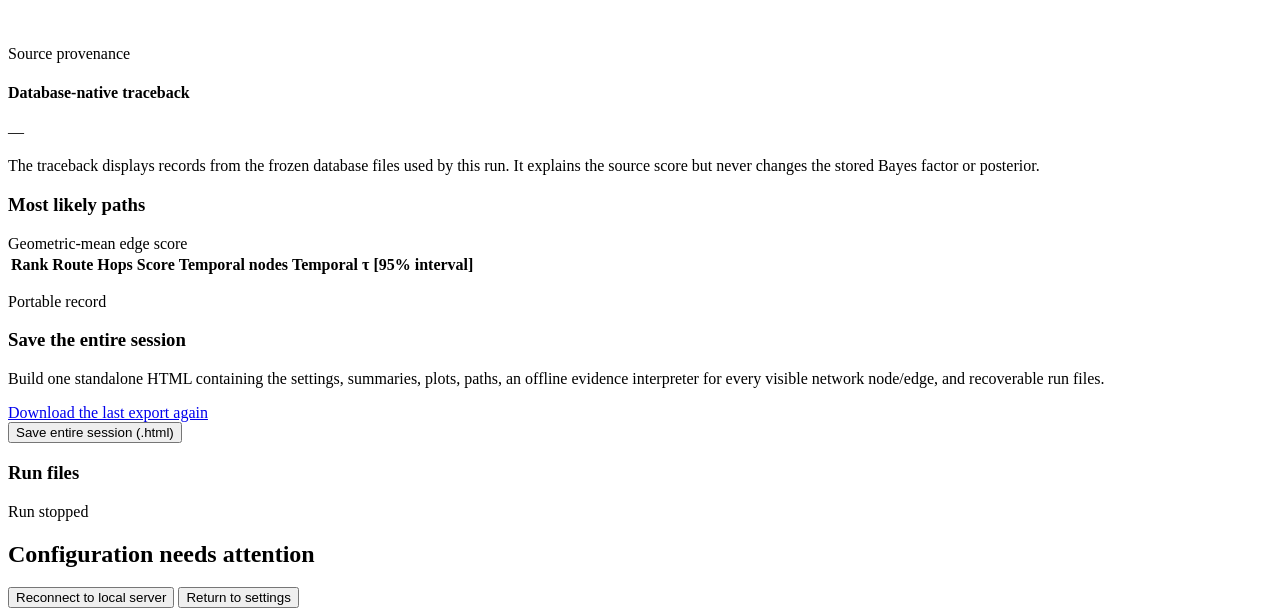
==== commit 19078e1e: "feat: add empirical evidence likelihood models" ====
--- a/gui/web/index.html
+++ b/gui/web/index.html
@@ -79,6 +79,18 @@
               <span>Continuous-mode BF floor</span>
               <input id="continuous-node-bf-floor" type="number" min="0.000000000001" max="1" step="any" inputmode="decimal" />
             </label>
+            <label class="check-field span-two">
+              <input id="empirical-node-likelihoods" type="checkbox" />
+              <span>Estimate node P(Data | H1) and P(Data | H0)</span>
+            </label>
+            <label>
+              <span>Histogram smoothing</span>
+              <input id="node-likelihood-smoothing" type="number" min="0.000001" max="100" step="any" inputmode="decimal" />
+            </label>
+            <label>
+              <span>Minimum H1/H0 references</span>
+              <input id="node-likelihood-minimum" type="number" min="2" max="1000000" step="1" inputmode="numeric" />
+            </label>
             <label>
               <span>Node prior</span>
               <input id="node-prior" type="number" min="0.000001" max="0.999999" step="any" inputmode="decimal" />
@@ -88,7 +100,7 @@
                   <input id="node-cutoff" type="number" min="0" max="1" step="any" inputmode="decimal" />
             </label>
           </div>
-          <p class="scientific-note">Each protein is an independent present-versus-absent hypothesis. The objective default assigns prior probability 0.50 to every protein; weighted Bayes factors update its odds without normalization across proteins. Two negative-evidence mechanisms are available. The stage-wide fixed rule assigns one configured BF below 1 to each eligible nondetection. Alternatively, “Allow continuous negative evidence” can be enabled on individual datasets: it supersedes the fixed rule for that dataset, removes the historical 0.5 likelihood floor, scores weak observed values below BF=1, and represents eligible nondetections as x=0 (limited by the continuous-mode BF floor). Tq stays the positive empirical scale; zeros are evaluated against it rather than used to create a potentially zero Tq. Out-of-scope nodes remain neutral—for example, non-kinases in the kinase-activity stream. A protein is selected when its posterior is strictly above the selection cutoff. Tq × scales each dataset's stored empirical threshold. Newly selected candidates beyond the validated 891-node seed are inserted after their missing unordered pairs are characterized and cached. Kinase activity and phosphoprotein response share the PKA-KO phosphoproteomic source. The CCD/OMCD/IMCD streams are separately selectable, but the three streams within each assay share one experimental source; all six collecting-duct streams are enabled in the Version 1 profile.</p>
+          <p class="scientific-note">Each protein is an independent present-versus-absent hypothesis. The default empirical model estimates P(Data | H1) and P(Data | H0) for each stream from leave-one-stream-out reference nodes in a biologically compatible class (cellular presence, kinase activity, or transient phosphoregulation). Their ratio updates prior odds. Every run saves reference counts, histogram bins, both probability distributions, smoothing, and likelihood-ratio bounds. Missing or out-of-scope measurements remain neutral. If either reference class is too small, that stream retains its source likelihood instead of inventing a calibration or erasing observed evidence. The legacy cross-stream magnitude matcher is no longer used by default. Negative-evidence controls remain explicit and scope-aware.</p>
         </section>
 
         <section class="stage" aria-labelledby="edge-title">
@@ -113,6 +125,18 @@
               <span>Continuous-mode BF floor</span>
               <input id="continuous-edge-bf-floor" type="number" min="0.000000000001" max="1" step="any" inputmode="decimal" />
             </label>
+            <label class="check-field span-two">
+              <input id="empirical-edge-likelihoods" type="checkbox" />
+              <span>Estimate edge P(Data | H1) and P(Data | H0)</span>
+            </label>
+            <label>
+              <span>Histogram smoothing</span>
+              <input id="edge-likelihood-smoothing" type="number" min="0.000001" max="100" step="any" inputmode="decimal" />
+            </label>
+            <label>
+              <span>Minimum H1/H0 references</span>
+              <input id="edge-likelihood-minimum" type="number" min="2" max="10000000" step="1" inputmode="numeric" />
+            </label>
             <label>
               <span>Edge prior</span>
               <input id="edge-prior" type="number" min="0.000001" max="0.999999" step="any" inputmode="decimal" />
@@ -122,7 +146,7 @@
                   <input id="edge-cutoff" type="number" min="0" max="1" step="any" inputmode="decimal" />
             </label>
           </div>
-          <p class="scientific-note">Localization and motif streams scale their node- or site-specific Tq values. STRING and STITCH use Ref × because their normalizations use reference odds. The stage-wide fixed negative-evidence rule applies one selected BF below 1 when a source could assess both endpoints but has no relationship. The per-dataset continuous alternative supersedes that rule for its dataset, retains low measured similarities, motif scores, curation effort, STRING scores, and STITCH scores as BF&lt;1, and treats eligible no-record pairs as x=0 at the numerical floor. Missing assay coverage stays neutral. Scaffold closure remains positive-only because failure to share a strong scaffold is not an independent quantitative observation. Cached raw evidence is rescored when controls change.</p>
+          <p class="scientific-note">Each stream is assigned to a biological hypothesis class. Colocalization and AlphaPulldown are calibrated against physical-proximity/binding references; KinasePredictor against directed-phosphorylation references; OmniPath against regulatory-signaling references; STRING against independently supported functional associations. A smoothed empirical histogram estimates P(Data | H1) and P(Data | H0), and their ratio—not a forced shared BF magnitude—updates the edge. The run audit saves the complete model. Missing assay coverage remains neutral; source-eligible absence is negative only when you explicitly enable a negative-evidence rule.</p>
         </section>
 
         <section class="stage" aria-labelledby="graph-statistics-title">
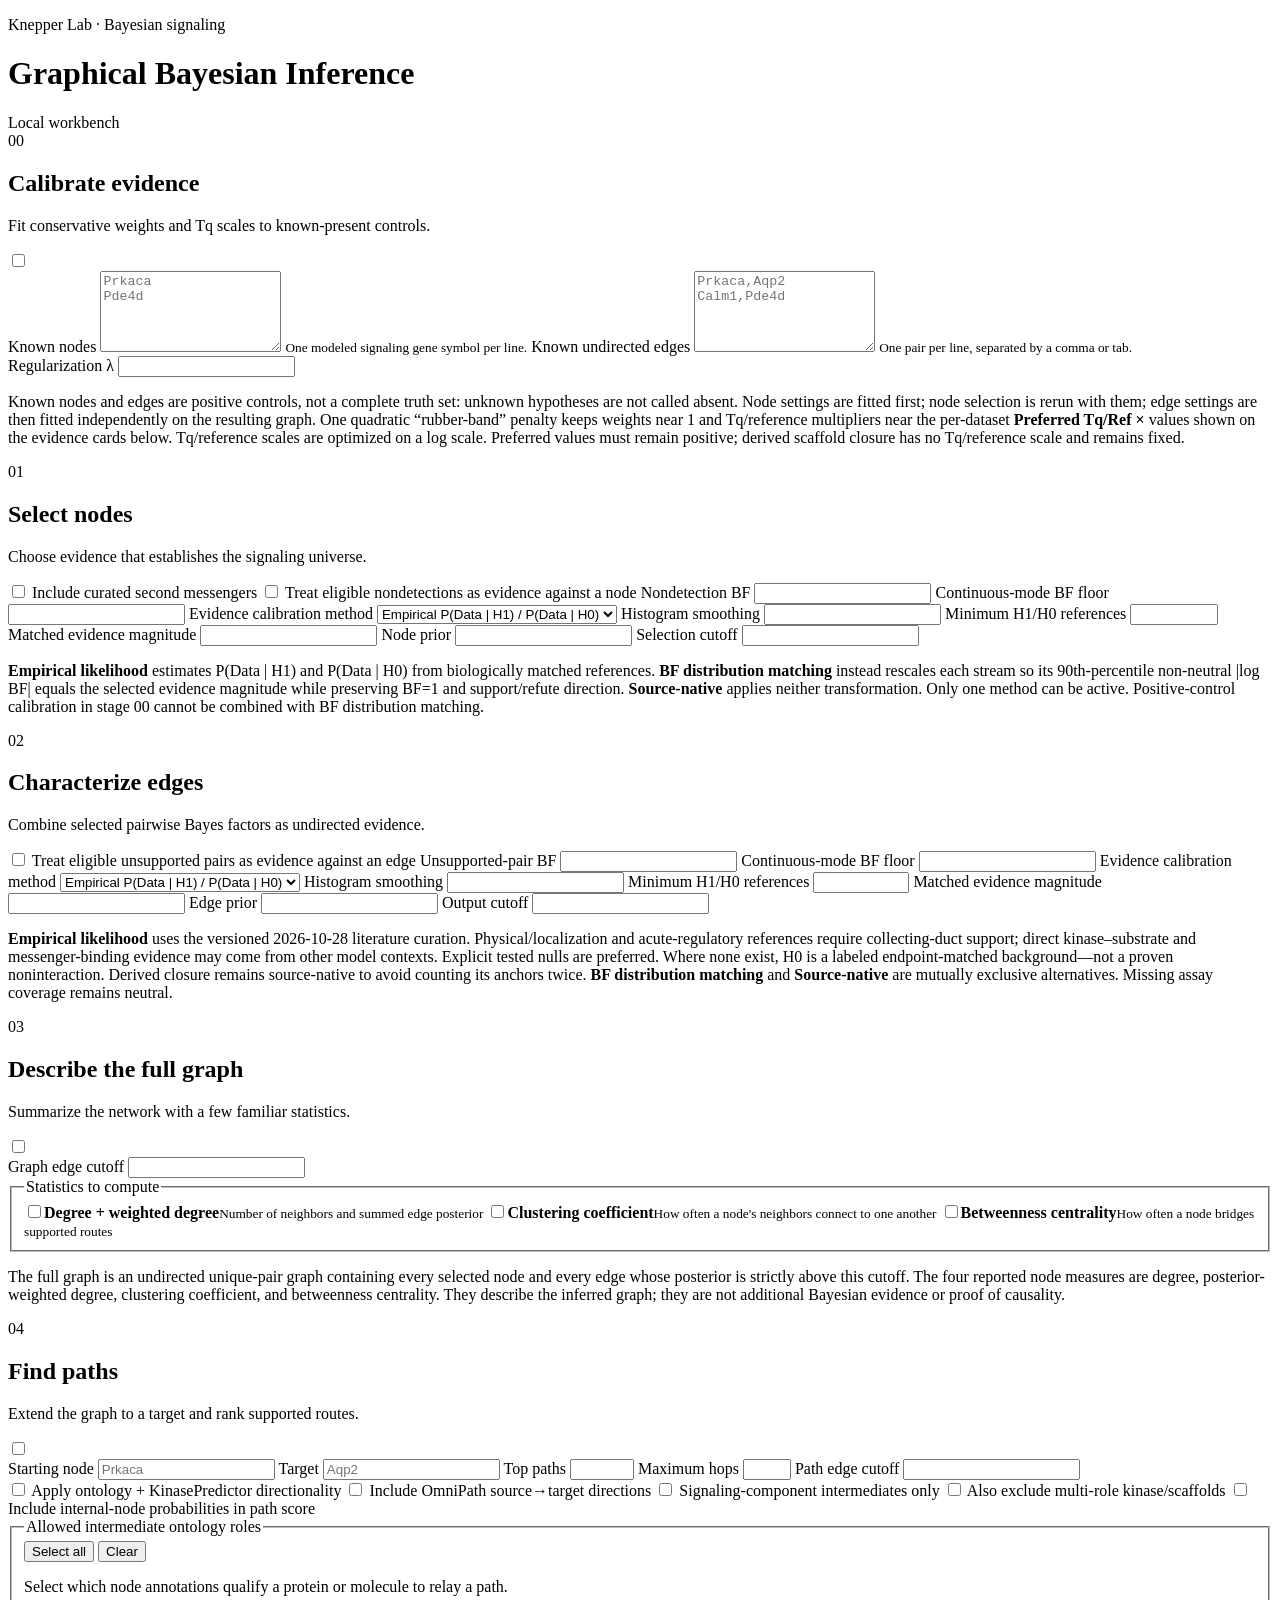
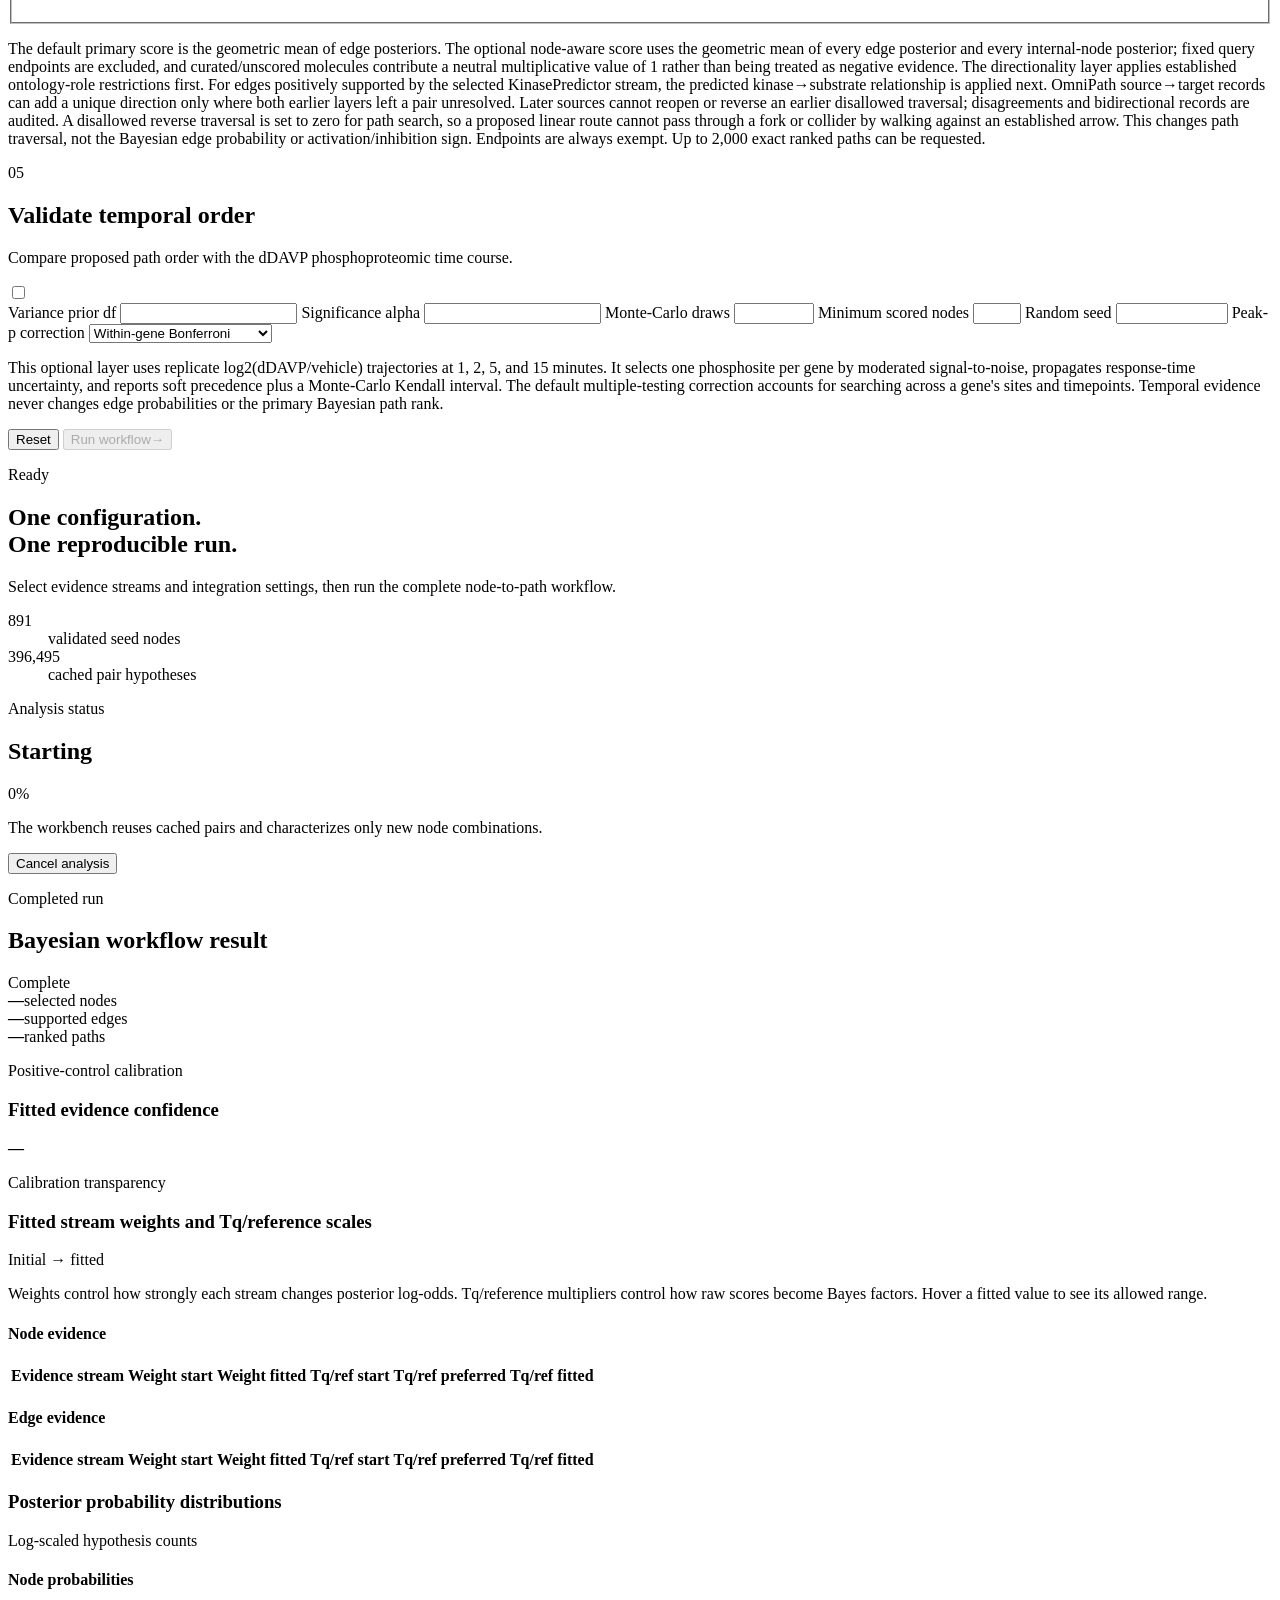
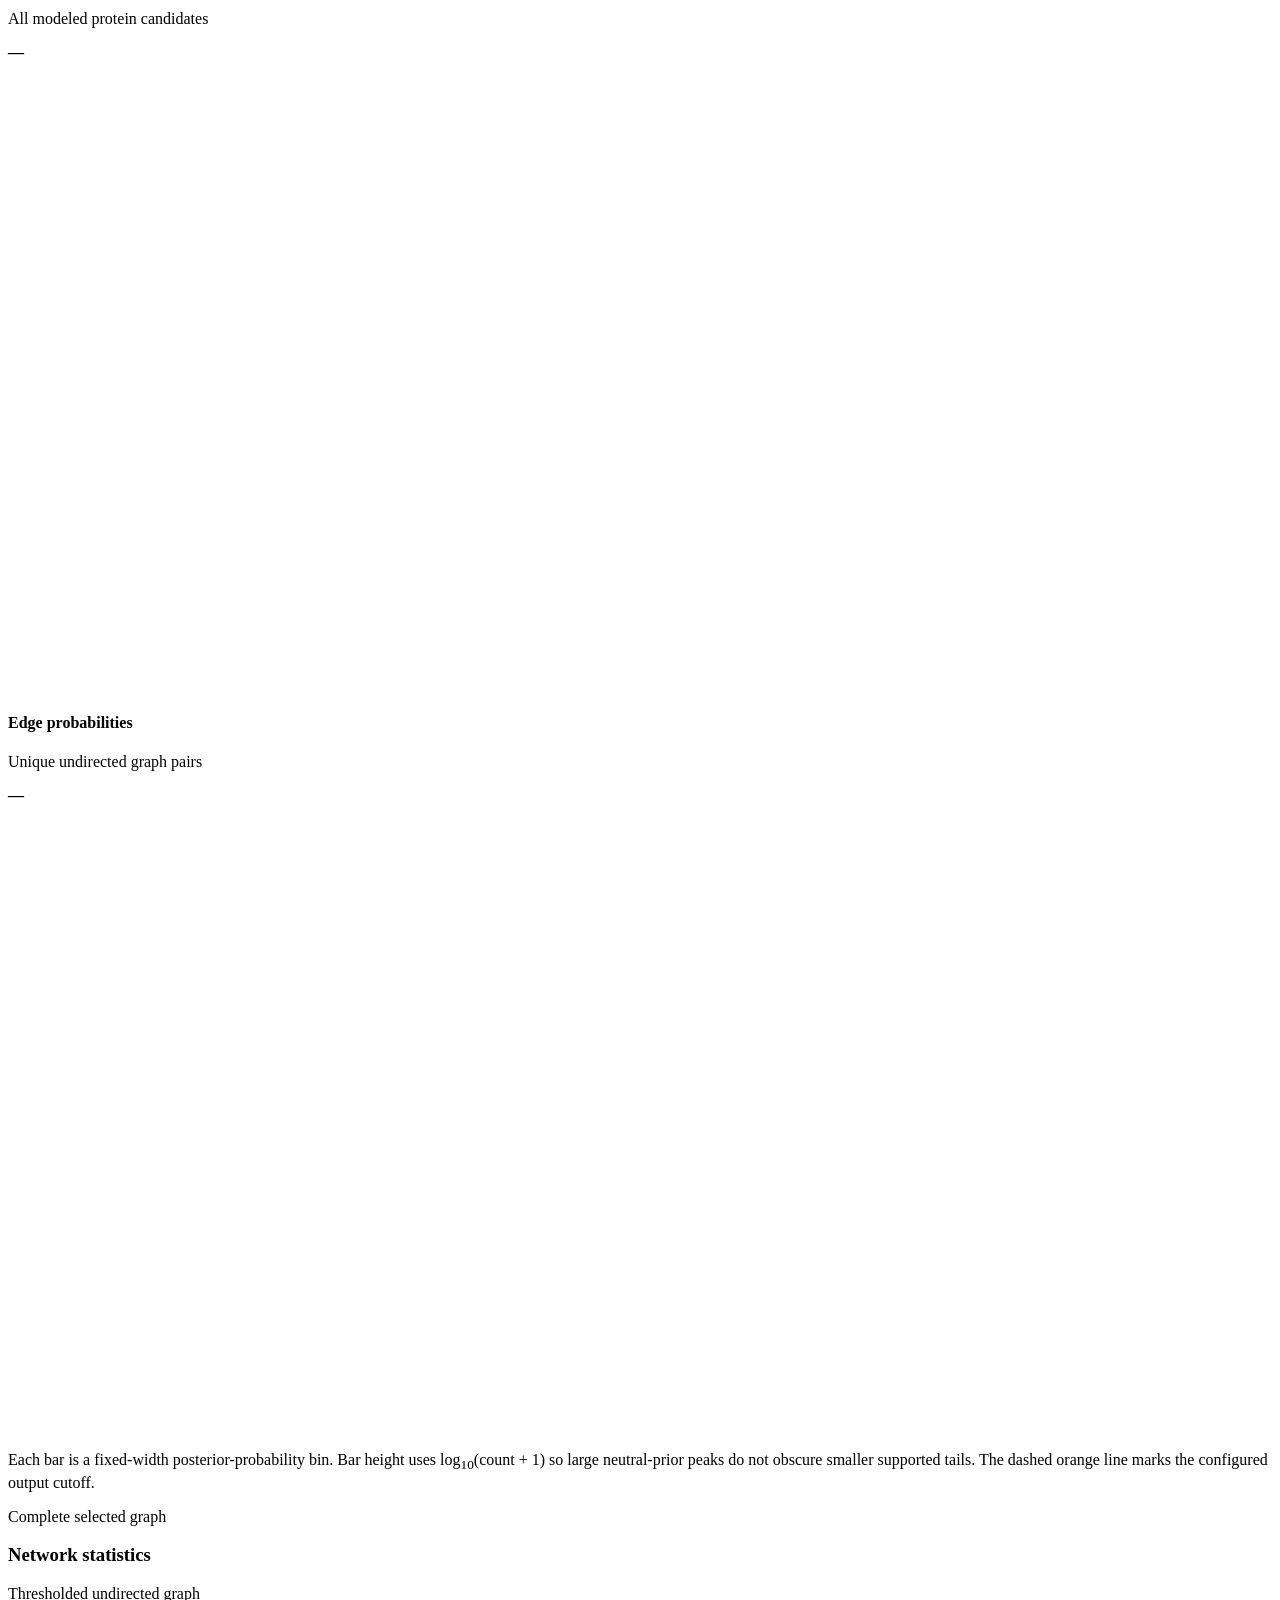
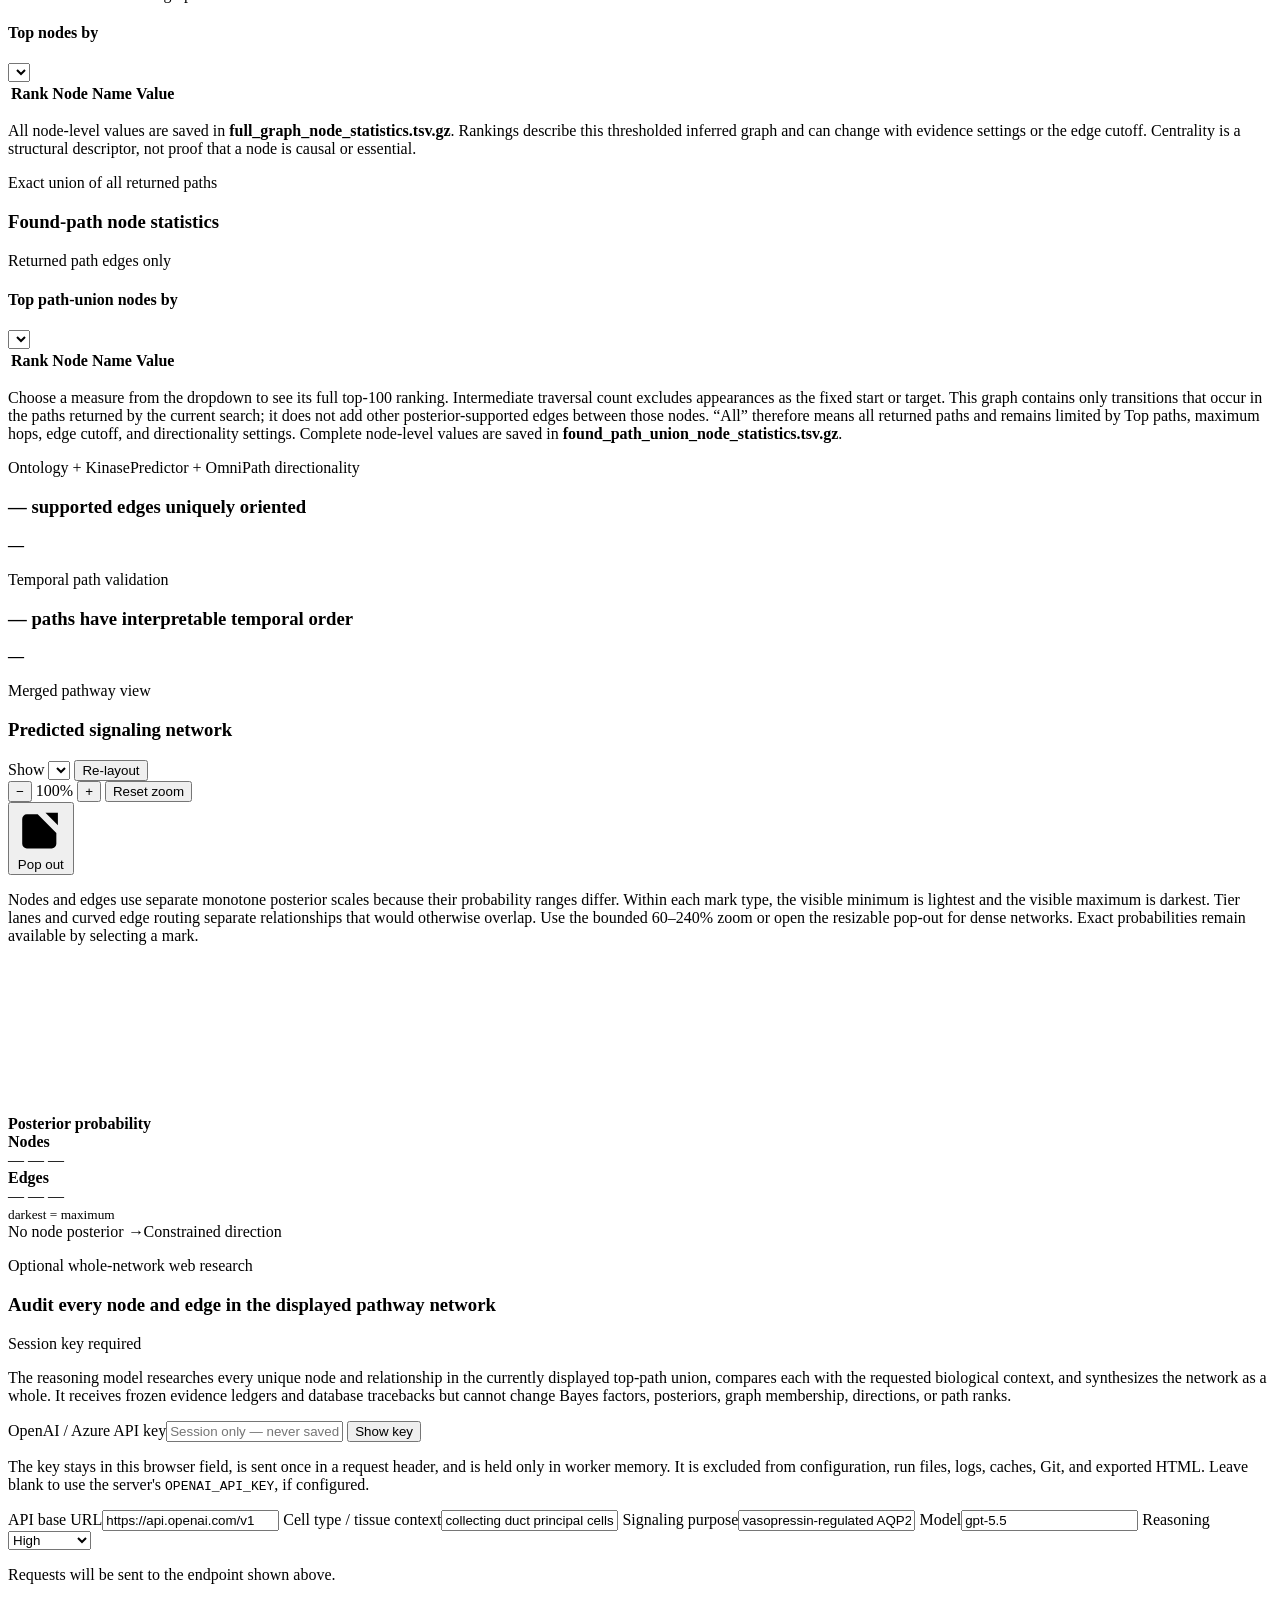
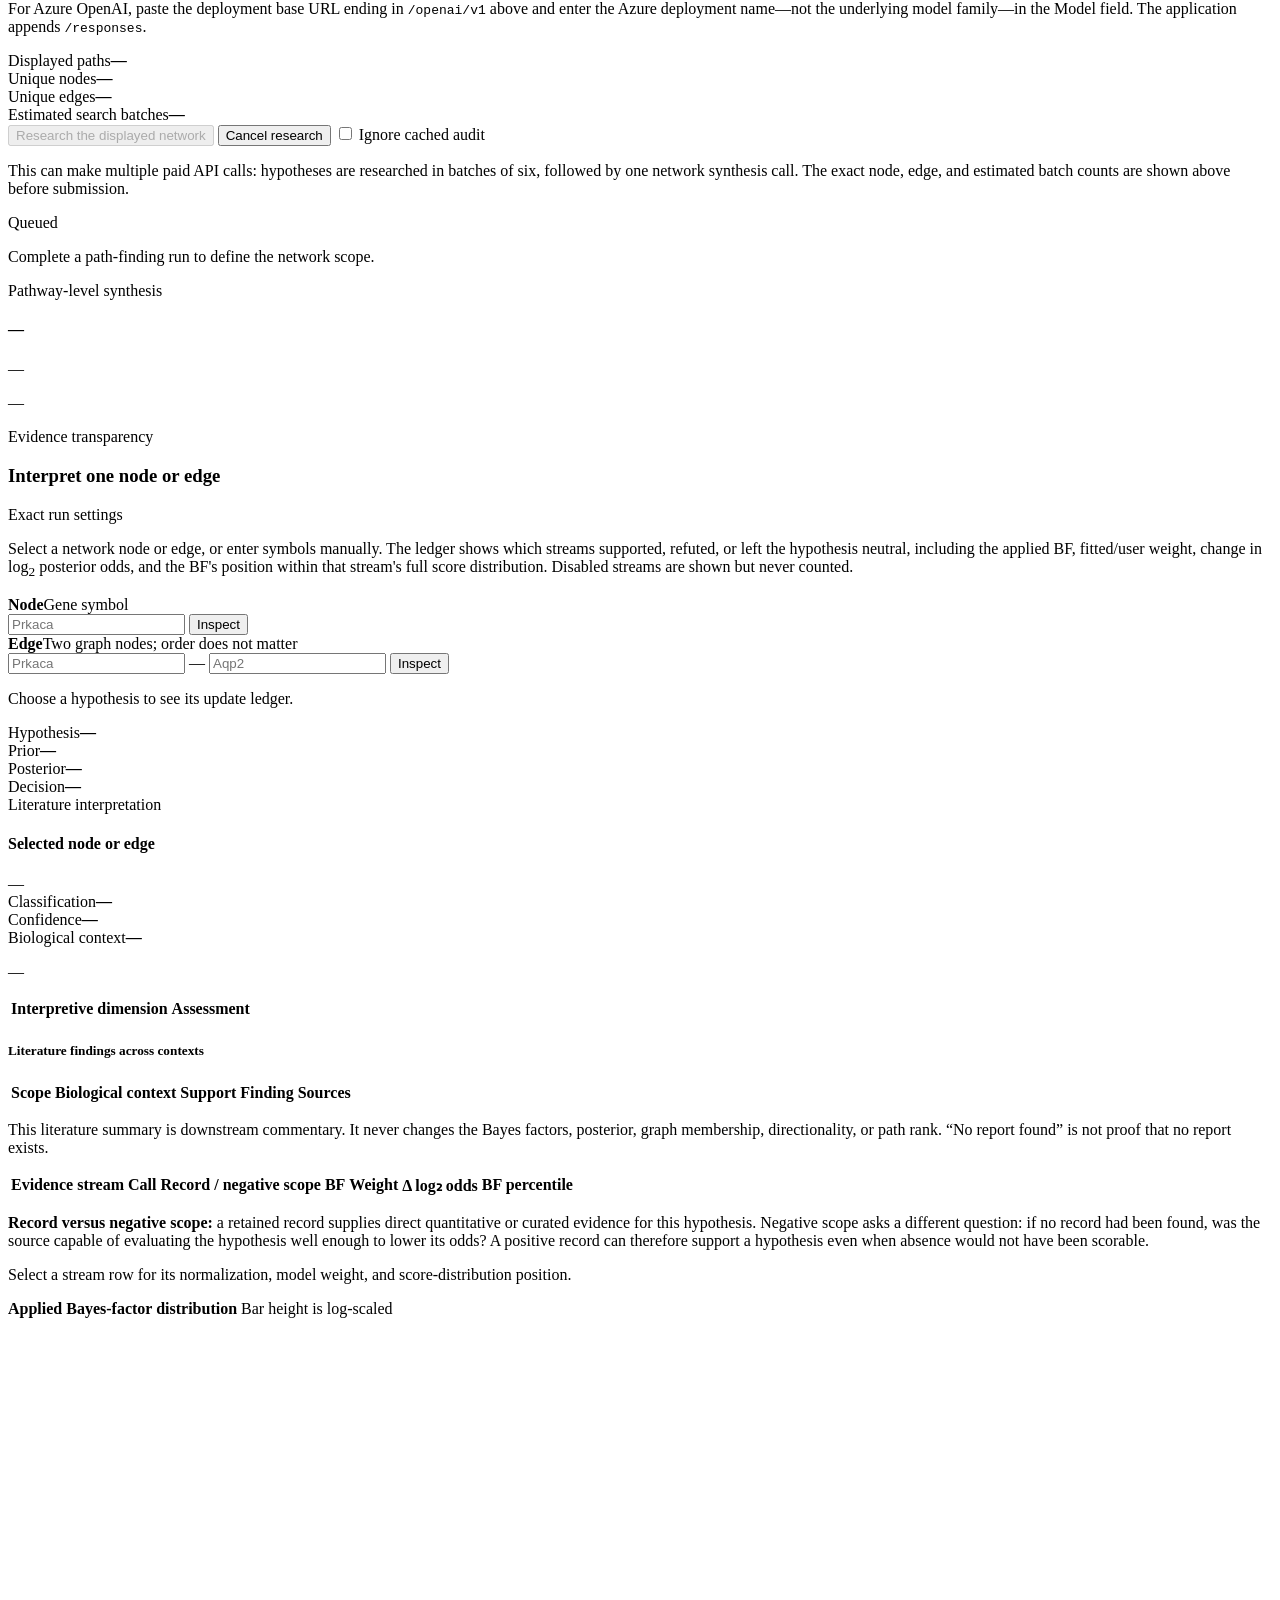
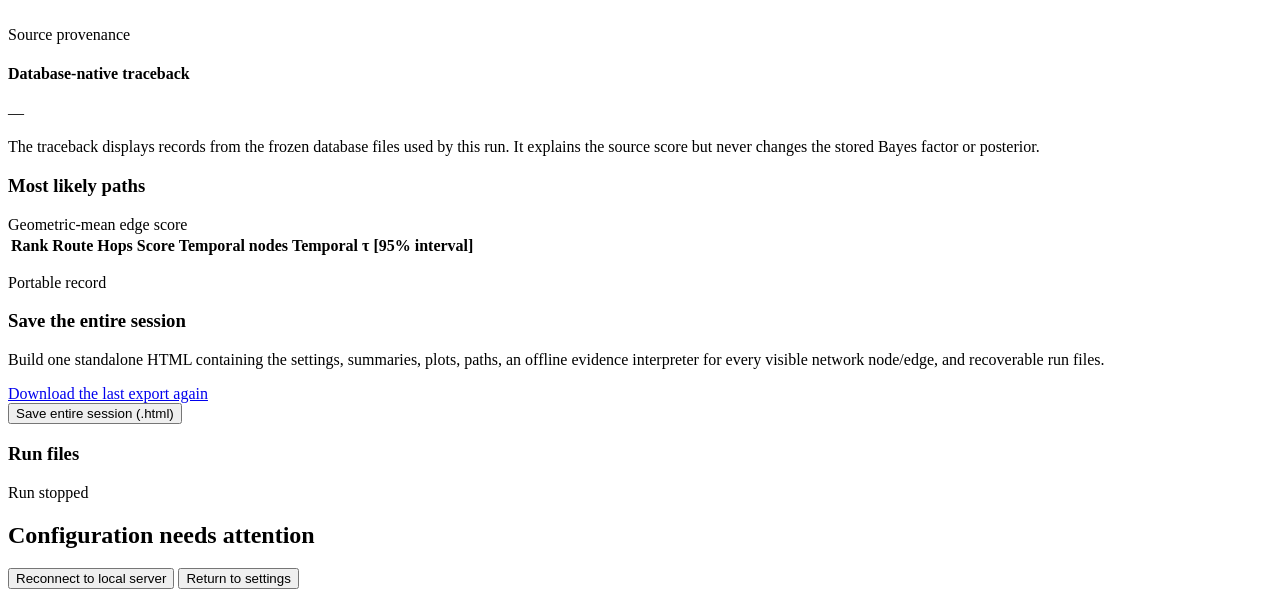
==== commit 2e5fbad1: "feat: calibrate edges from curated H1 H0 evidence" ====
--- a/gui/web/index.html
+++ b/gui/web/index.html
@@ -5,7 +5,7 @@
     <meta name="viewport" content="width=device-width, initial-scale=1" />
     <meta name="description" content="Configure and run the graphical Bayesian signaling workflow." />
     <title>Graphical Bayesian Inference</title>
-    <link rel="stylesheet" href="/styles.css?v=20260929-stable-network-popout" />
+    <link rel="stylesheet" href="/styles.css?v=20261028-curated-h1h0" />
   </head>
   <body>
     <header class="topbar">
@@ -79,17 +79,25 @@
               <span>Continuous-mode BF floor</span>
               <input id="continuous-node-bf-floor" type="number" min="0.000000000001" max="1" step="any" inputmode="decimal" />
             </label>
-            <label class="check-field span-two">
-              <input id="empirical-node-likelihoods" type="checkbox" />
-              <span>Estimate node P(Data | H1) and P(Data | H0)</span>
-            </label>
-            <label>
+            <label class="span-full">
+              <span>Evidence calibration method</span>
+              <select id="node-evidence-calibration-mode">
+                <option value="empirical">Empirical P(Data | H1) / P(Data | H0)</option>
+                <option value="distribution">Match Bayes-factor distributions</option>
+                <option value="source">Source-native Bayes factors</option>
+              </select>
+            </label>
+            <label id="node-likelihood-smoothing-field">
               <span>Histogram smoothing</span>
               <input id="node-likelihood-smoothing" type="number" min="0.000001" max="100" step="any" inputmode="decimal" />
             </label>
-            <label>
+            <label id="node-likelihood-minimum-field">
               <span>Minimum H1/H0 references</span>
               <input id="node-likelihood-minimum" type="number" min="2" max="1000000" step="1" inputmode="numeric" />
+            </label>
+            <label id="node-distribution-target-field">
+              <span>Matched evidence magnitude</span>
+              <input id="node-distribution-target" type="number" min="1.000001" max="100" step="any" inputmode="decimal" />
             </label>
             <label>
               <span>Node prior</span>
@@ -100,7 +108,7 @@
                   <input id="node-cutoff" type="number" min="0" max="1" step="any" inputmode="decimal" />
             </label>
           </div>
-          <p class="scientific-note">Each protein is an independent present-versus-absent hypothesis. The default empirical model estimates P(Data | H1) and P(Data | H0) for each stream from leave-one-stream-out reference nodes in a biologically compatible class (cellular presence, kinase activity, or transient phosphoregulation). Their ratio updates prior odds. Every run saves reference counts, histogram bins, both probability distributions, smoothing, and likelihood-ratio bounds. Missing or out-of-scope measurements remain neutral. If either reference class is too small, that stream retains its source likelihood instead of inventing a calibration or erasing observed evidence. The legacy cross-stream magnitude matcher is no longer used by default. Negative-evidence controls remain explicit and scope-aware.</p>
+          <p class="scientific-note"><strong>Empirical likelihood</strong> estimates P(Data | H1) and P(Data | H0) from biologically matched references. <strong>BF distribution matching</strong> instead rescales each stream so its 90th-percentile non-neutral |log BF| equals the selected evidence magnitude while preserving BF=1 and support/refute direction. <strong>Source-native</strong> applies neither transformation. Only one method can be active. Positive-control calibration in stage 00 cannot be combined with BF distribution matching.</p>
         </section>
 
         <section class="stage" aria-labelledby="edge-title">
@@ -125,17 +133,25 @@
               <span>Continuous-mode BF floor</span>
               <input id="continuous-edge-bf-floor" type="number" min="0.000000000001" max="1" step="any" inputmode="decimal" />
             </label>
-            <label class="check-field span-two">
-              <input id="empirical-edge-likelihoods" type="checkbox" />
-              <span>Estimate edge P(Data | H1) and P(Data | H0)</span>
-            </label>
-            <label>
+            <label class="span-full">
+              <span>Evidence calibration method</span>
+              <select id="edge-evidence-calibration-mode">
+                <option value="empirical">Empirical P(Data | H1) / P(Data | H0)</option>
+                <option value="distribution">Match Bayes-factor distributions</option>
+                <option value="source">Source-native Bayes factors</option>
+              </select>
+            </label>
+            <label id="edge-likelihood-smoothing-field">
               <span>Histogram smoothing</span>
               <input id="edge-likelihood-smoothing" type="number" min="0.000001" max="100" step="any" inputmode="decimal" />
             </label>
-            <label>
+            <label id="edge-likelihood-minimum-field">
               <span>Minimum H1/H0 references</span>
               <input id="edge-likelihood-minimum" type="number" min="2" max="10000000" step="1" inputmode="numeric" />
+            </label>
+            <label id="edge-distribution-target-field">
+              <span>Matched evidence magnitude</span>
+              <input id="edge-distribution-target" type="number" min="1.000001" max="100" step="any" inputmode="decimal" />
             </label>
             <label>
               <span>Edge prior</span>
@@ -146,7 +162,7 @@
                   <input id="edge-cutoff" type="number" min="0" max="1" step="any" inputmode="decimal" />
             </label>
           </div>
-          <p class="scientific-note">Each stream is assigned to a biological hypothesis class. Colocalization and AlphaPulldown are calibrated against physical-proximity/binding references; KinasePredictor against directed-phosphorylation references; OmniPath against regulatory-signaling references; STRING against independently supported functional associations. A smoothed empirical histogram estimates P(Data | H1) and P(Data | H0), and their ratio—not a forced shared BF magnitude—updates the edge. The run audit saves the complete model. Missing assay coverage remains neutral; source-eligible absence is negative only when you explicitly enable a negative-evidence rule.</p>
+          <p class="scientific-note"><strong>Empirical likelihood</strong> uses the versioned 2026-10-28 literature curation. Physical/localization and acute-regulatory references require collecting-duct support; direct kinase–substrate and messenger-binding evidence may come from other model contexts. Explicit tested nulls are preferred. Where none exist, H0 is a labeled endpoint-matched background—not a proven noninteraction. Derived closure remains source-native to avoid counting its anchors twice. <strong>BF distribution matching</strong> and <strong>Source-native</strong> are mutually exclusive alternatives. Missing assay coverage remains neutral.</p>
         </section>
 
         <section class="stage" aria-labelledby="graph-statistics-title">
@@ -723,6 +739,6 @@
       </aside>
     </main>
 
-    <script src="/app.js?v=20260929-stable-network-popout" defer></script>
+    <script src="/app.js?v=20261028-curated-h1h0" defer></script>
   </body>
 </html>
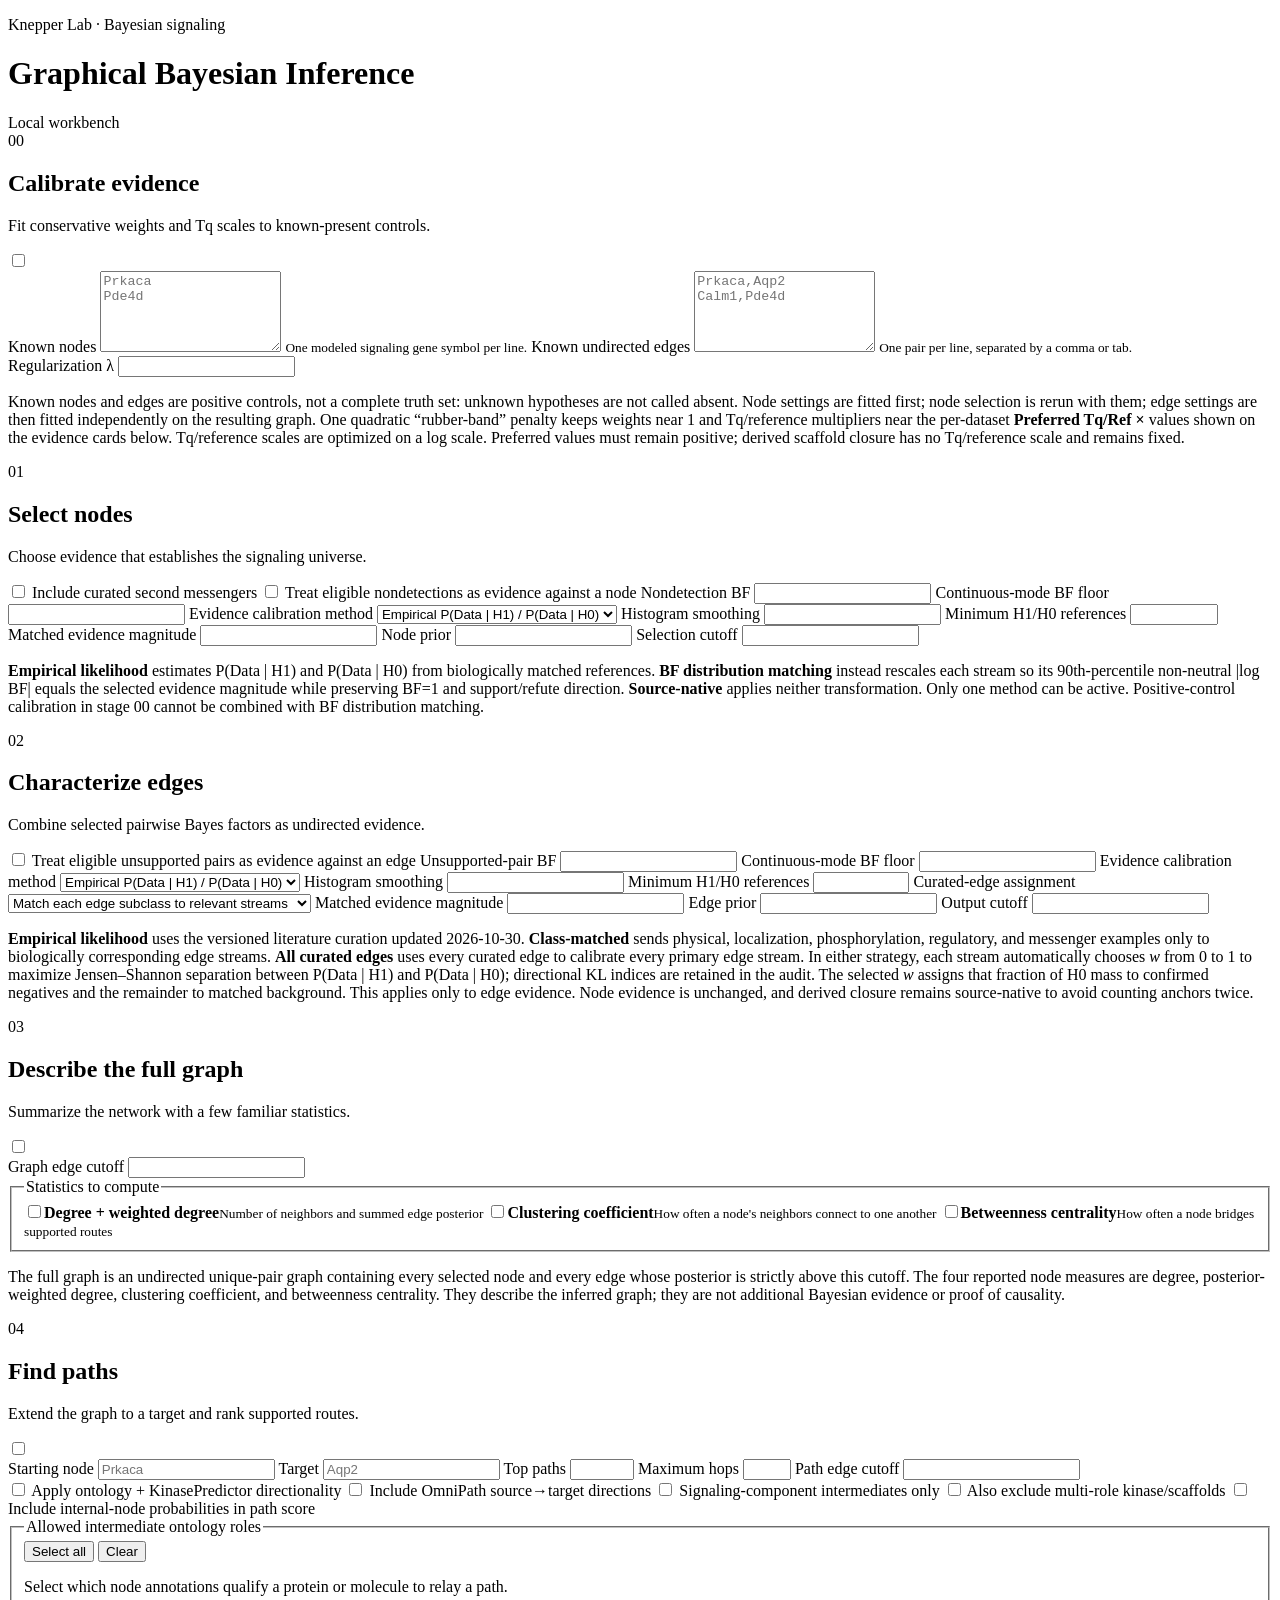
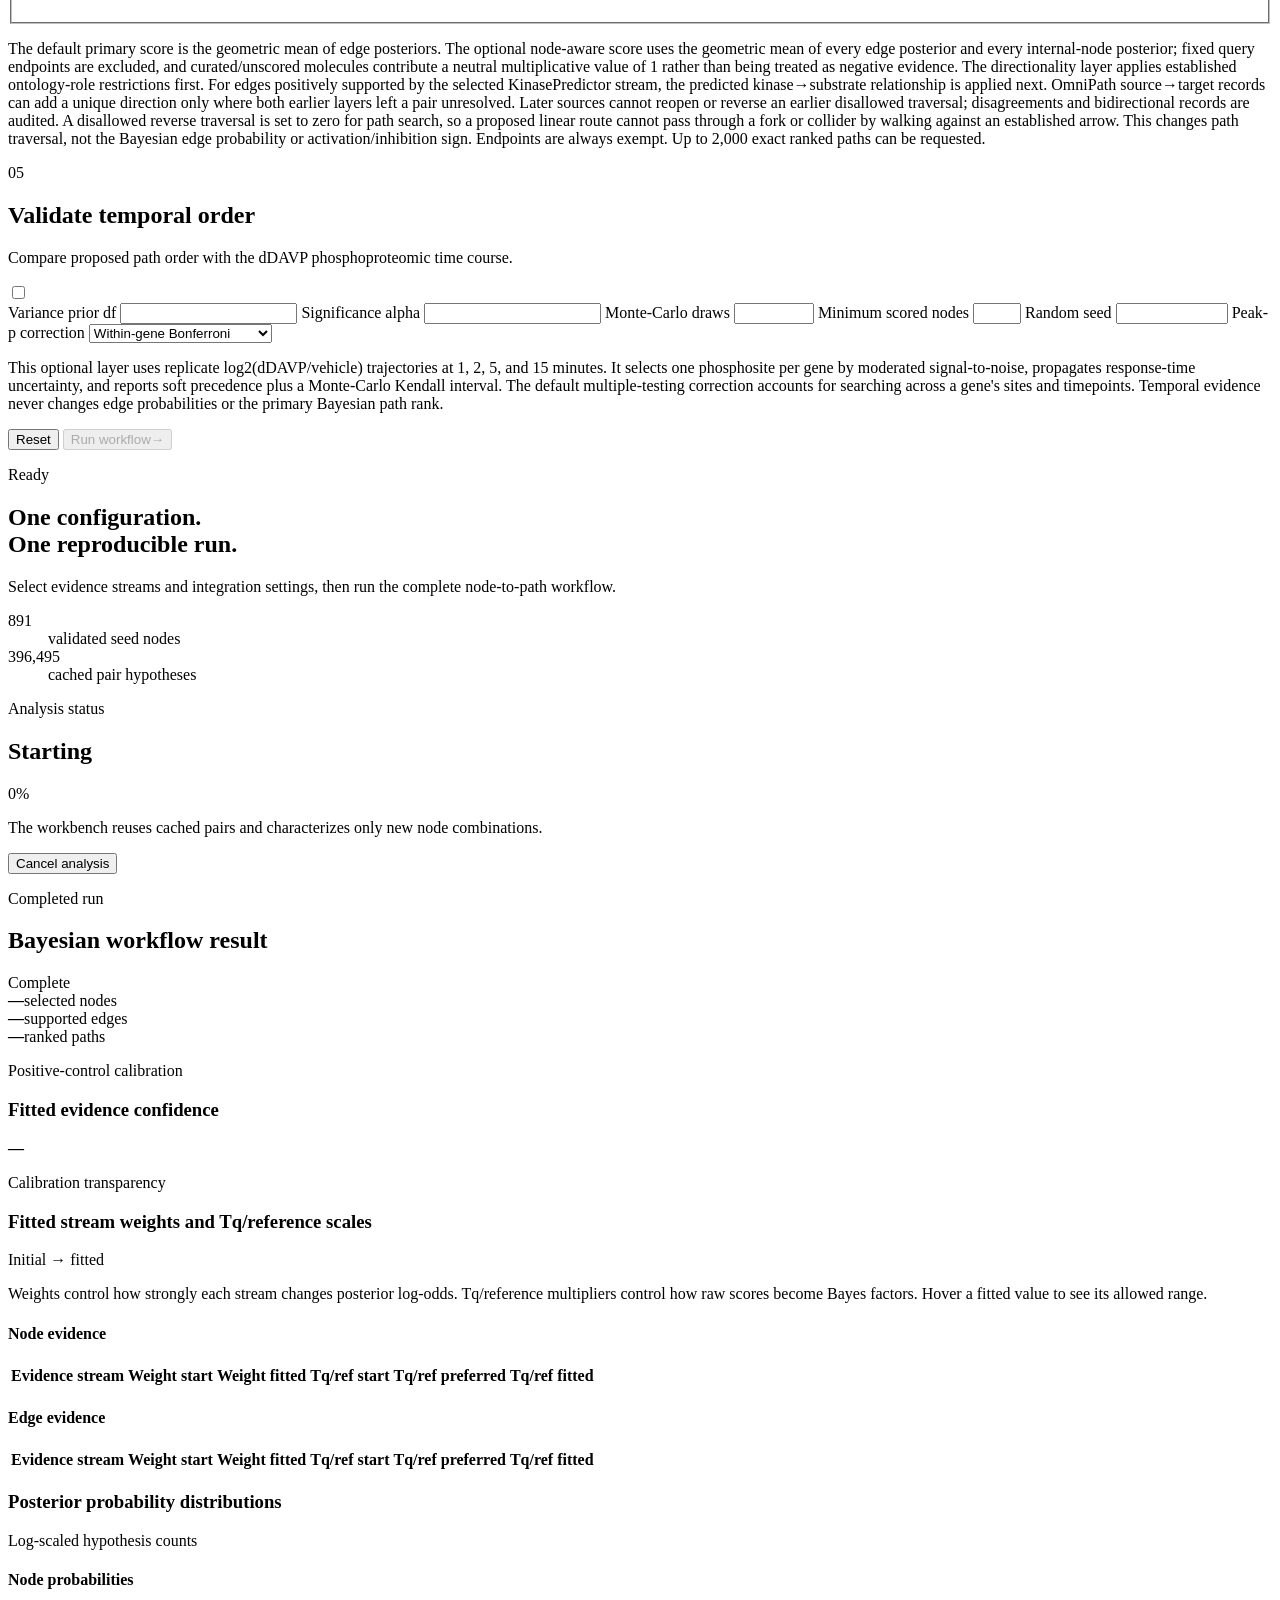
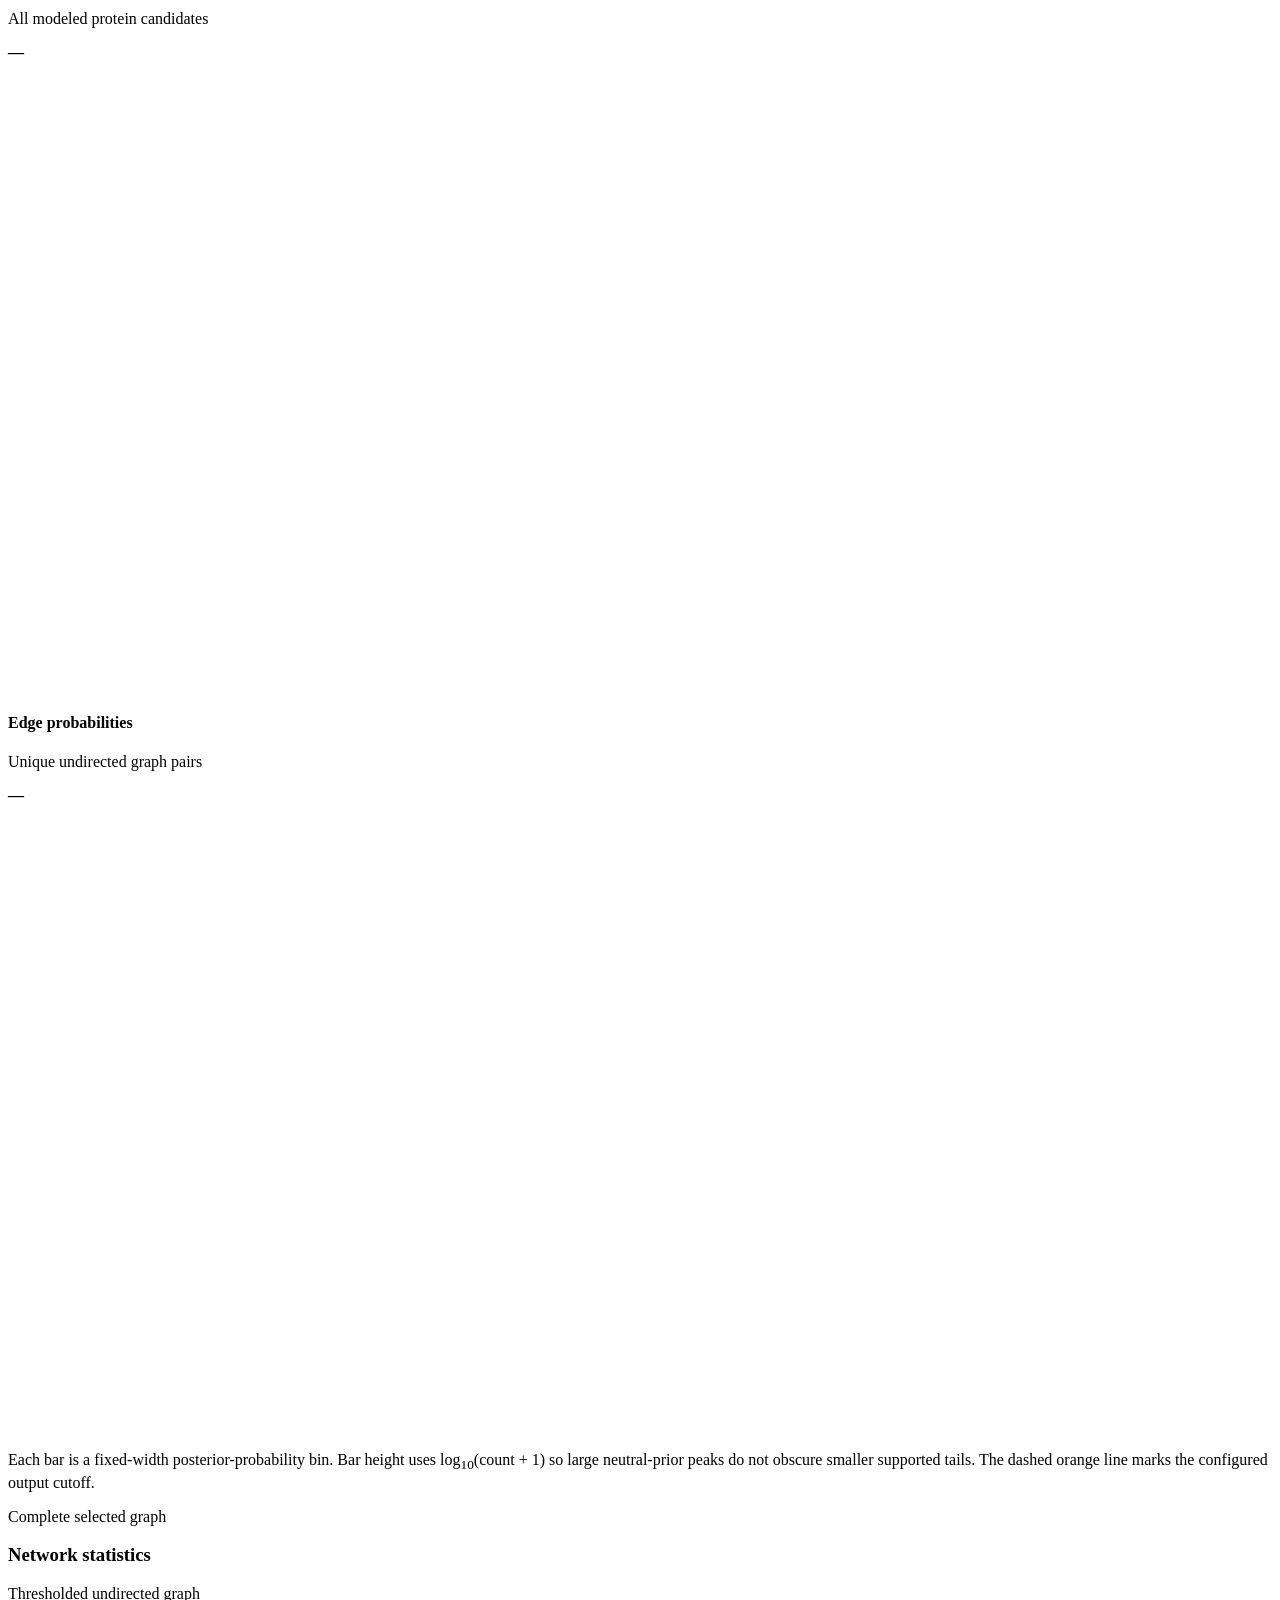
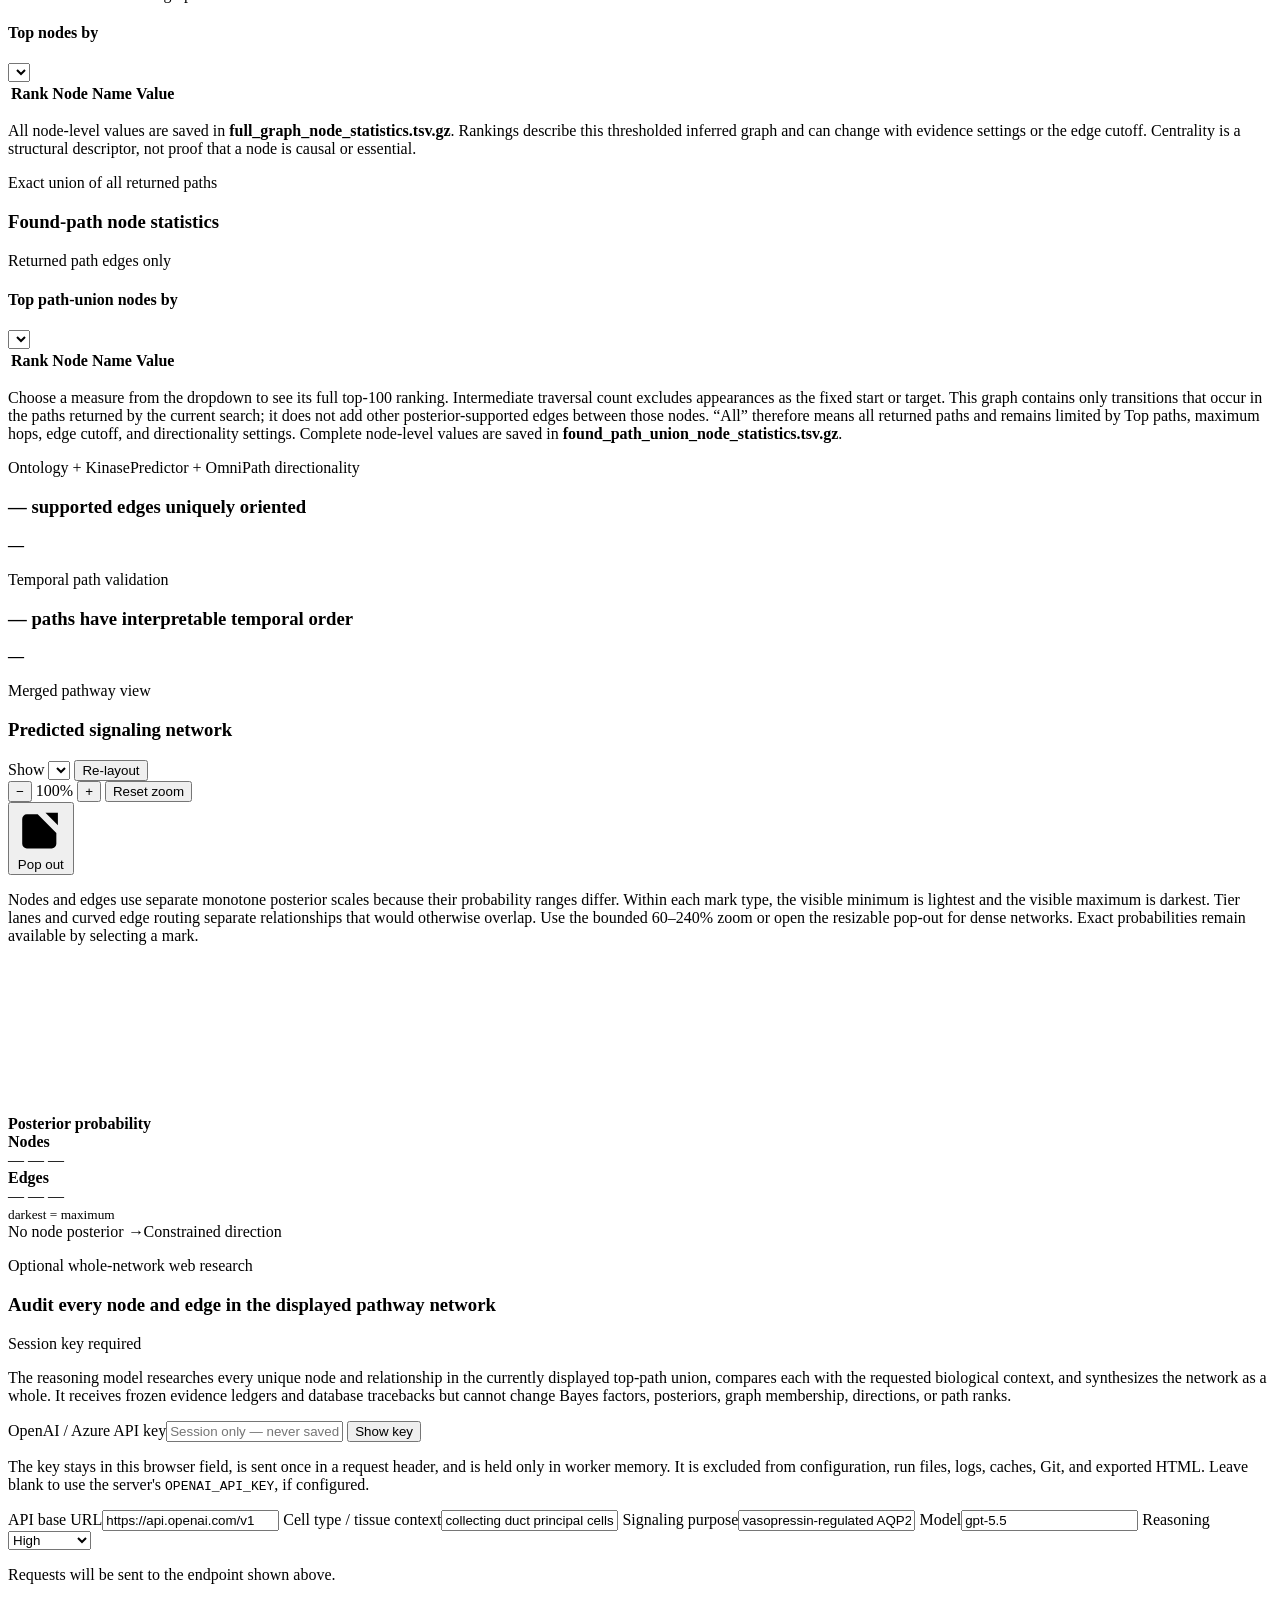
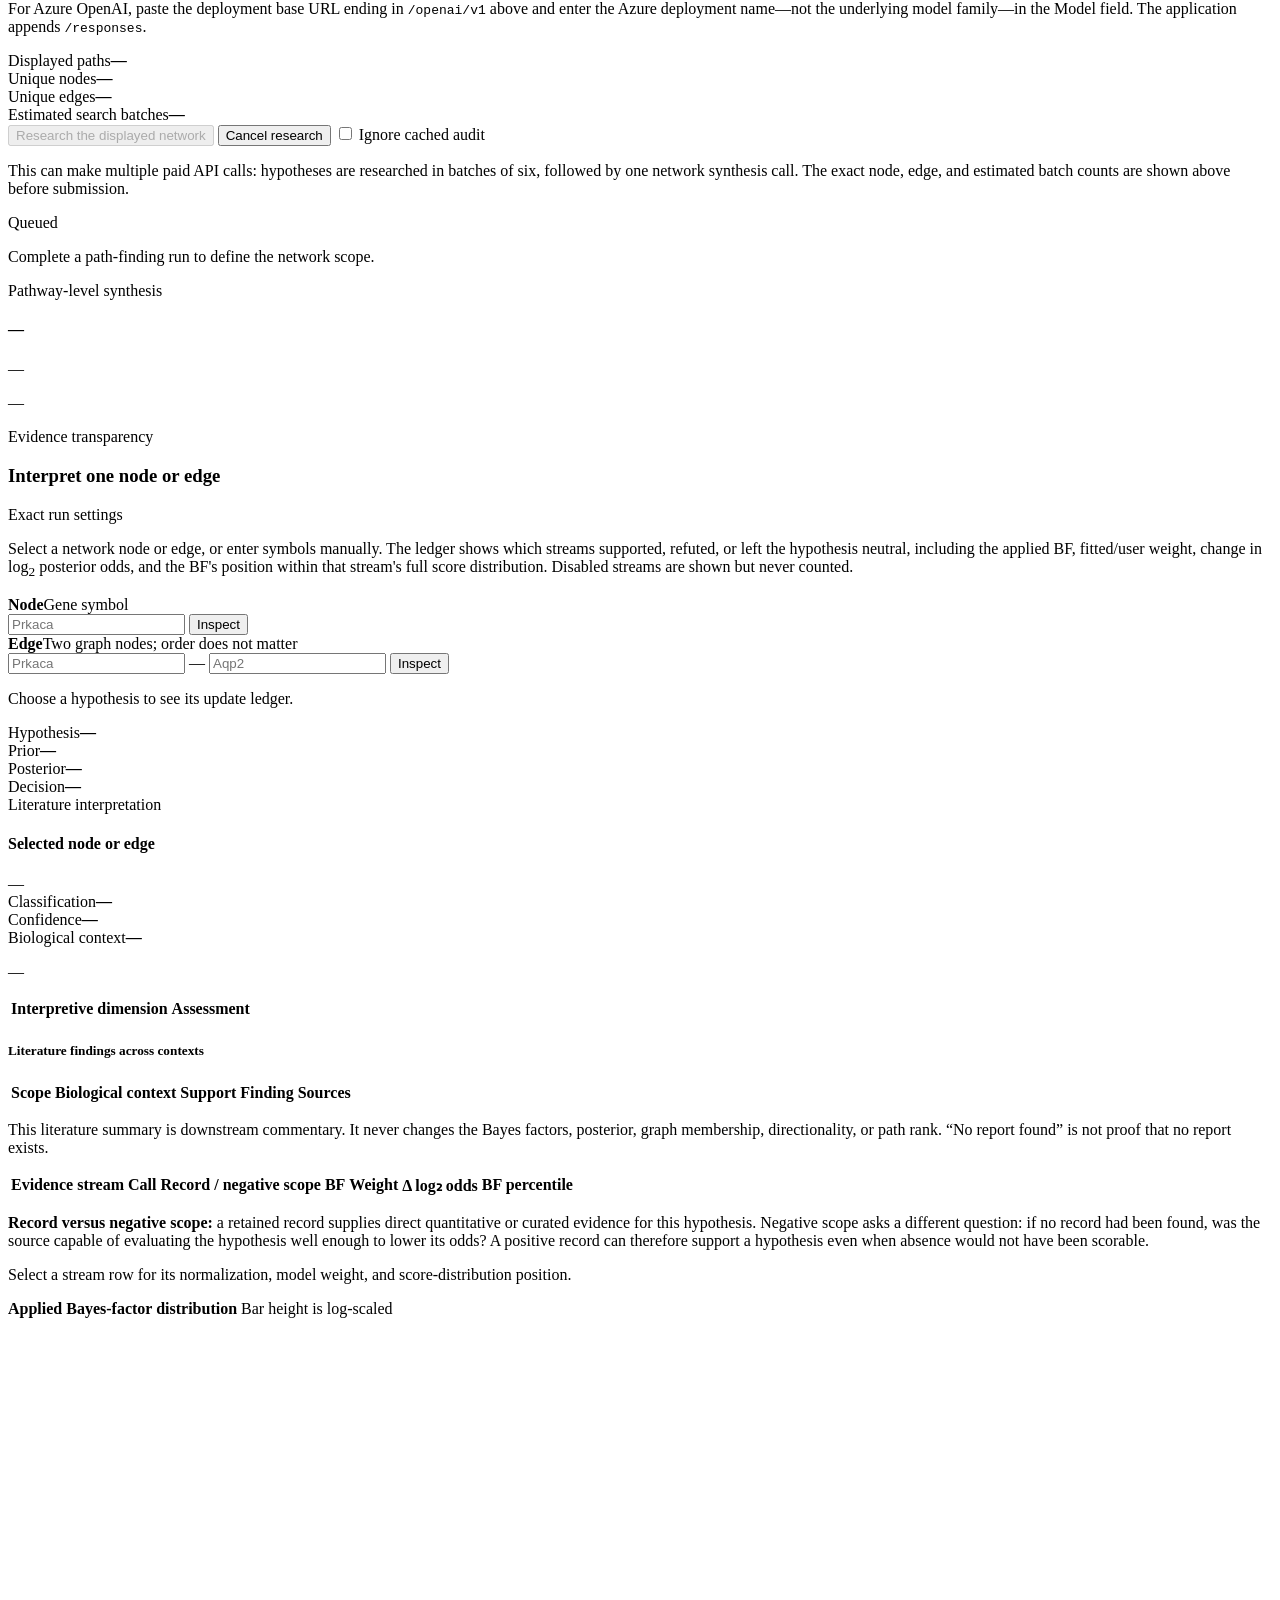
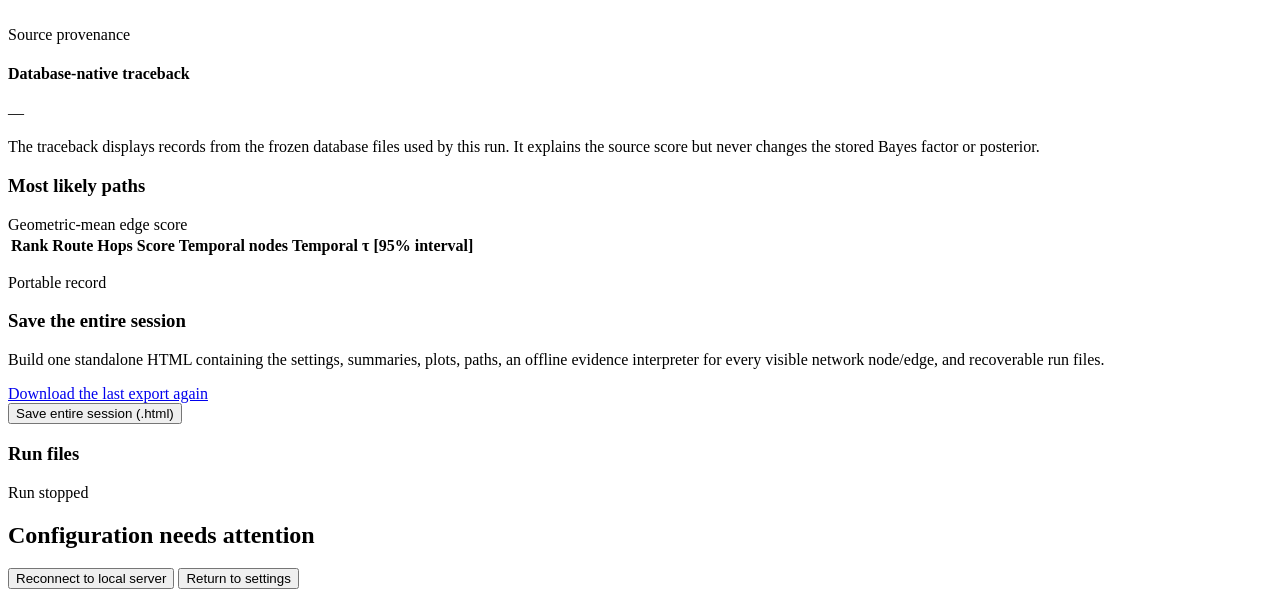
==== commit 70d287ff: "feat: add curated edge calibration strategies" ====
--- a/gui/web/index.html
+++ b/gui/web/index.html
@@ -5,7 +5,7 @@
     <meta name="viewport" content="width=device-width, initial-scale=1" />
     <meta name="description" content="Configure and run the graphical Bayesian signaling workflow." />
     <title>Graphical Bayesian Inference</title>
-    <link rel="stylesheet" href="/styles.css?v=20261028-curated-h1h0" />
+    <link rel="stylesheet" href="/styles.css?v=20261102-edge-reference-strategies" />
   </head>
   <body>
     <header class="topbar">
@@ -149,6 +149,13 @@
               <span>Minimum H1/H0 references</span>
               <input id="edge-likelihood-minimum" type="number" min="2" max="10000000" step="1" inputmode="numeric" />
             </label>
+            <label id="edge-curated-reference-scope-field" class="span-two">
+              <span>Curated-edge assignment</span>
+              <select id="edge-curated-reference-scope">
+                <option value="class_matched">Match each edge subclass to relevant streams</option>
+                <option value="all_curated_edges">Apply every curated edge to every edge stream</option>
+              </select>
+            </label>
             <label id="edge-distribution-target-field">
               <span>Matched evidence magnitude</span>
               <input id="edge-distribution-target" type="number" min="1.000001" max="100" step="any" inputmode="decimal" />
@@ -162,7 +169,7 @@
                   <input id="edge-cutoff" type="number" min="0" max="1" step="any" inputmode="decimal" />
             </label>
           </div>
-          <p class="scientific-note"><strong>Empirical likelihood</strong> uses the versioned 2026-10-28 literature curation. Physical/localization and acute-regulatory references require collecting-duct support; direct kinase–substrate and messenger-binding evidence may come from other model contexts. Explicit tested nulls are preferred. Where none exist, H0 is a labeled endpoint-matched background—not a proven noninteraction. Derived closure remains source-native to avoid counting its anchors twice. <strong>BF distribution matching</strong> and <strong>Source-native</strong> are mutually exclusive alternatives. Missing assay coverage remains neutral.</p>
+          <p class="scientific-note"><strong>Empirical likelihood</strong> uses the versioned literature curation updated 2026-10-30. <strong>Class-matched</strong> sends physical, localization, phosphorylation, regulatory, and messenger examples only to biologically corresponding edge streams. <strong>All curated edges</strong> uses every curated edge to calibrate every primary edge stream. In either strategy, each stream automatically chooses <em>w</em> from 0 to 1 to maximize Jensen–Shannon separation between P(Data | H1) and P(Data | H0); directional KL indices are retained in the audit. The selected <em>w</em> assigns that fraction of H0 mass to confirmed negatives and the remainder to matched background. This applies only to edge evidence. Node evidence is unchanged, and derived closure remains source-native to avoid counting anchors twice.</p>
         </section>
 
         <section class="stage" aria-labelledby="graph-statistics-title">
@@ -739,6 +746,6 @@
       </aside>
     </main>
 
-    <script src="/app.js?v=20261028-curated-h1h0" defer></script>
+    <script src="/app.js?v=20261102-edge-reference-strategies" defer></script>
   </body>
 </html>
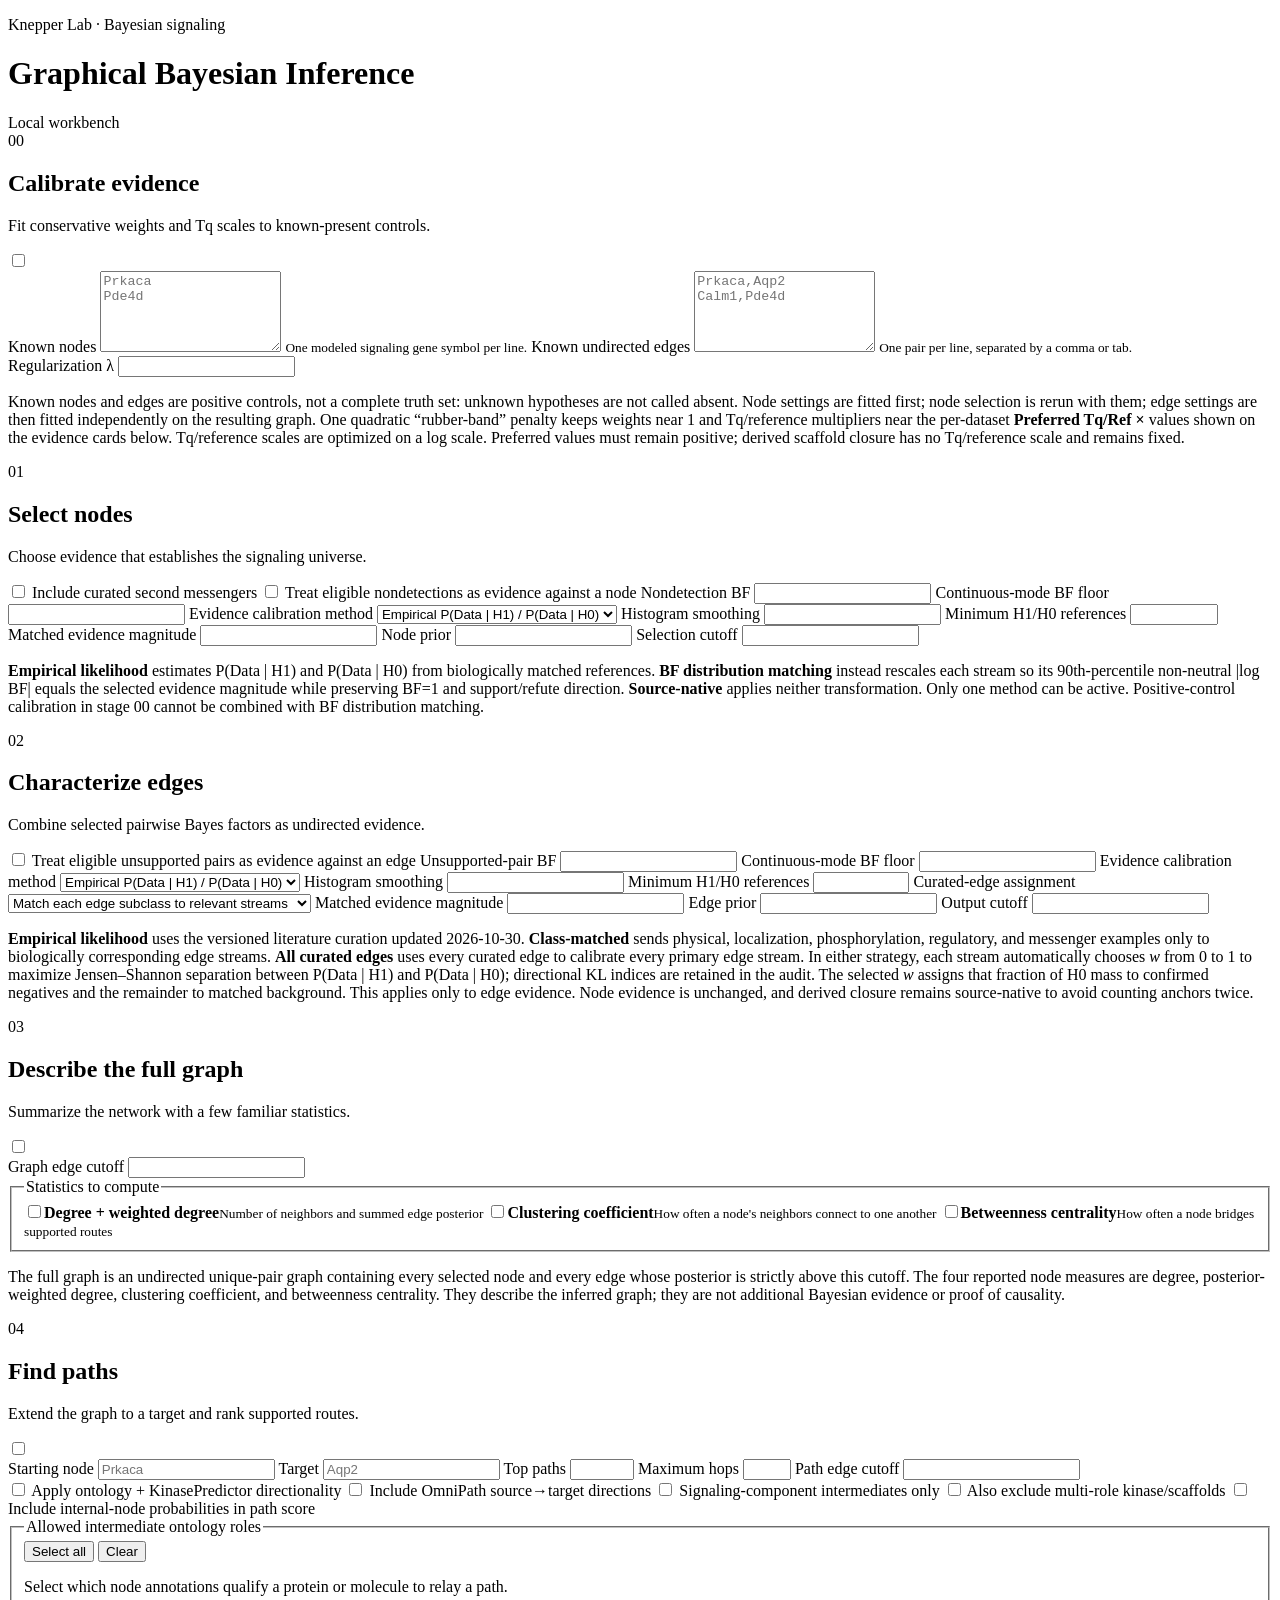
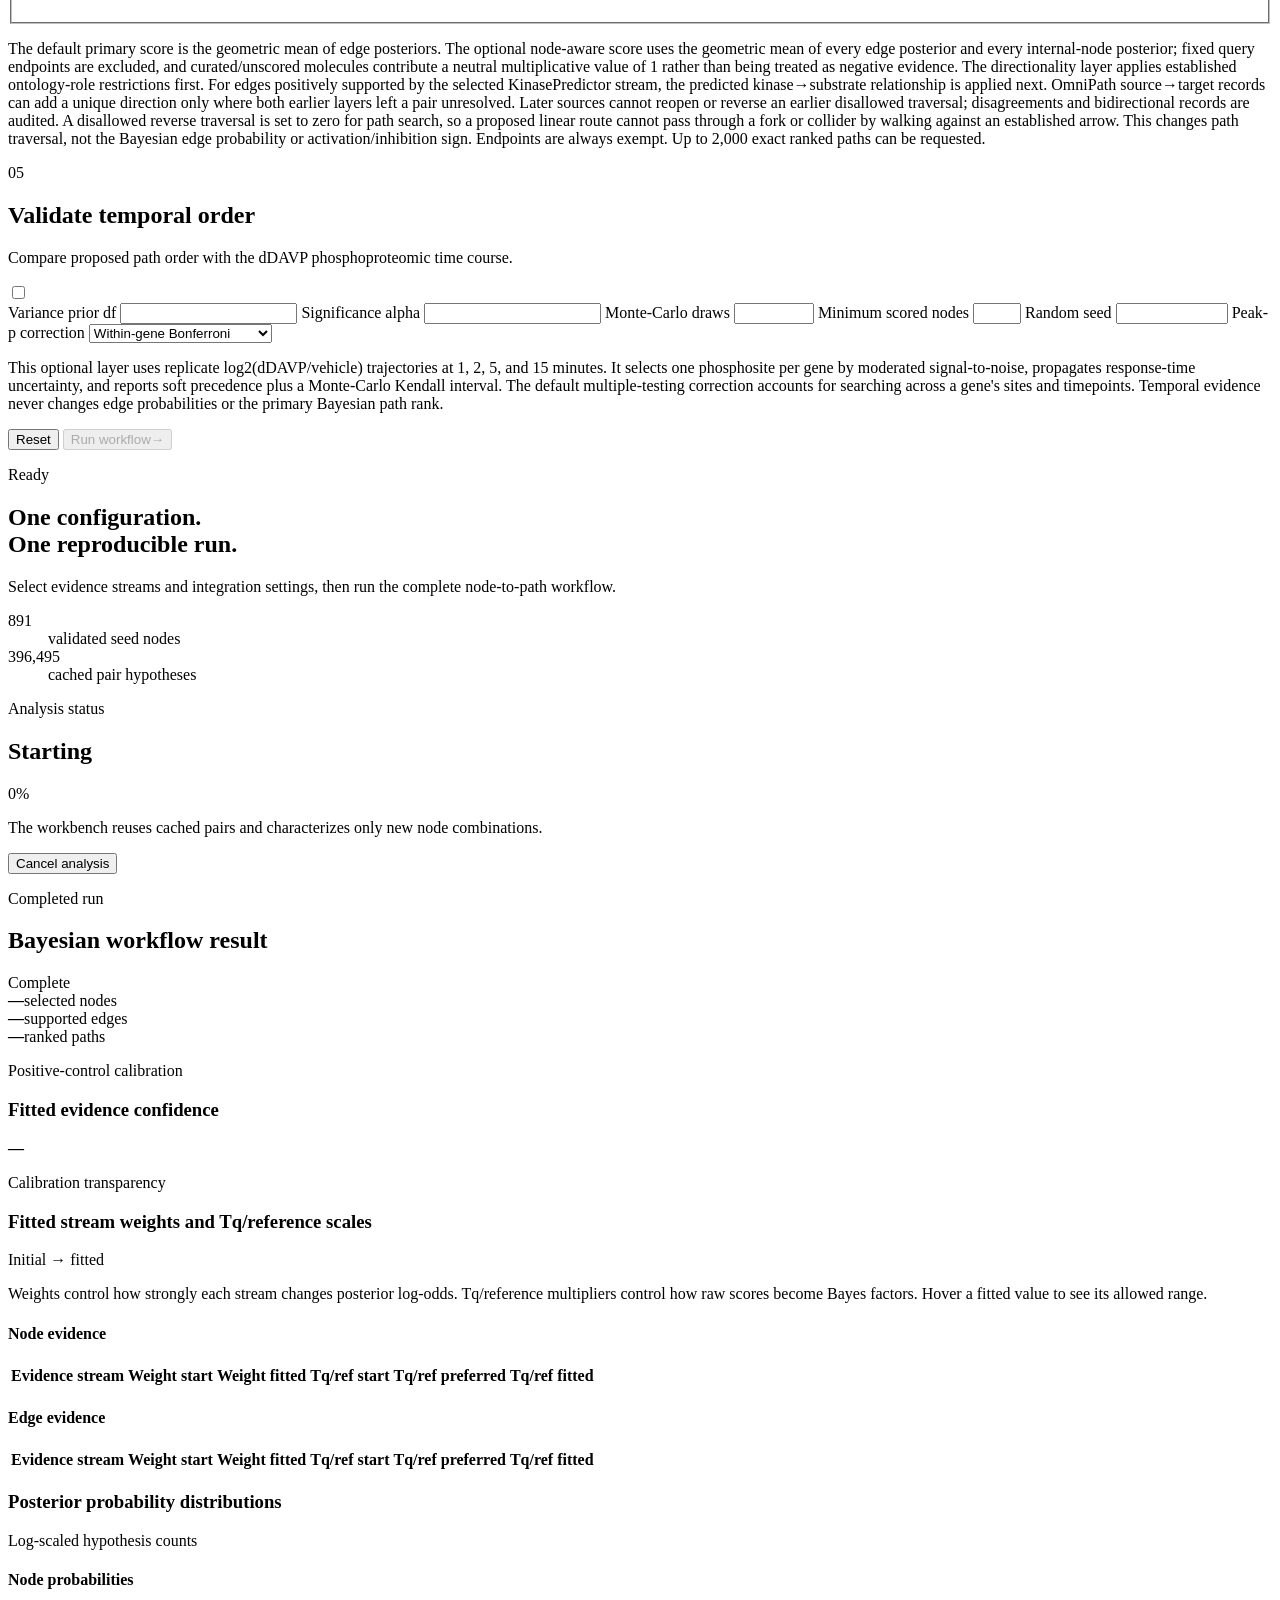
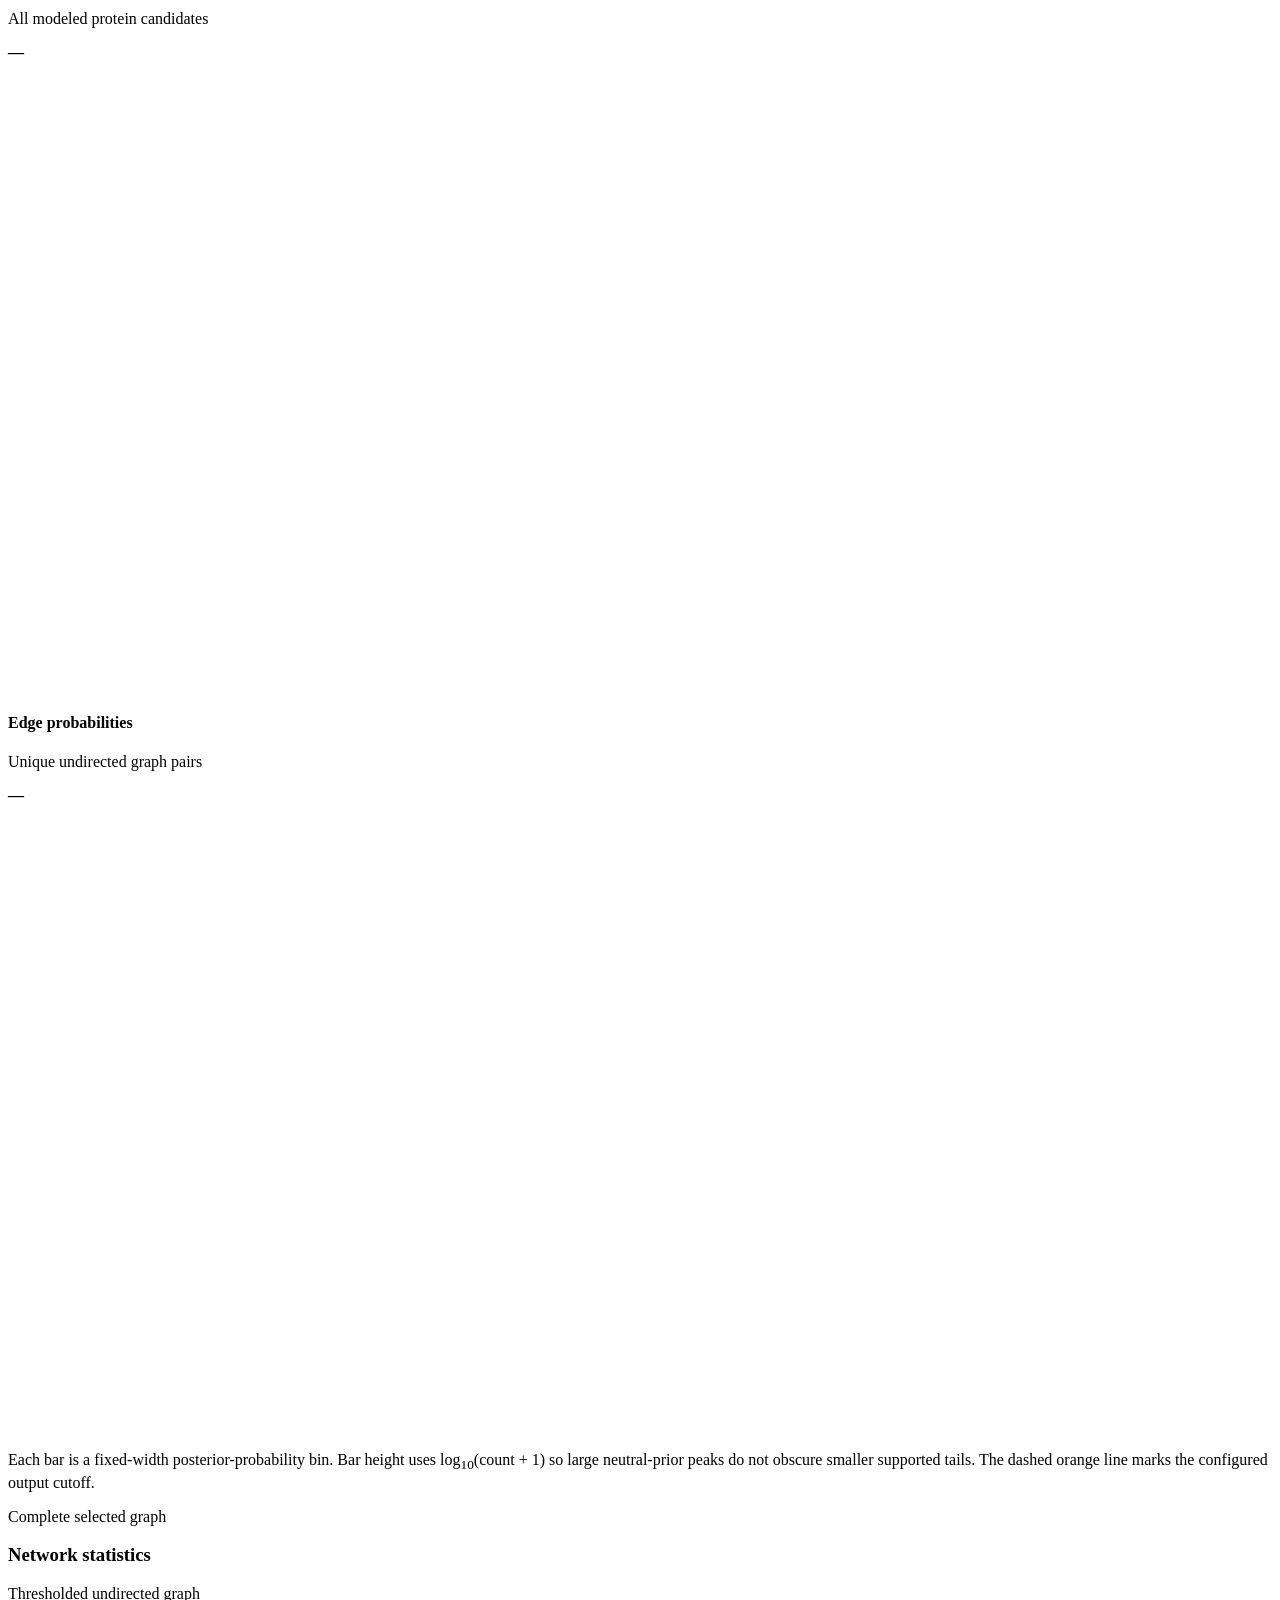
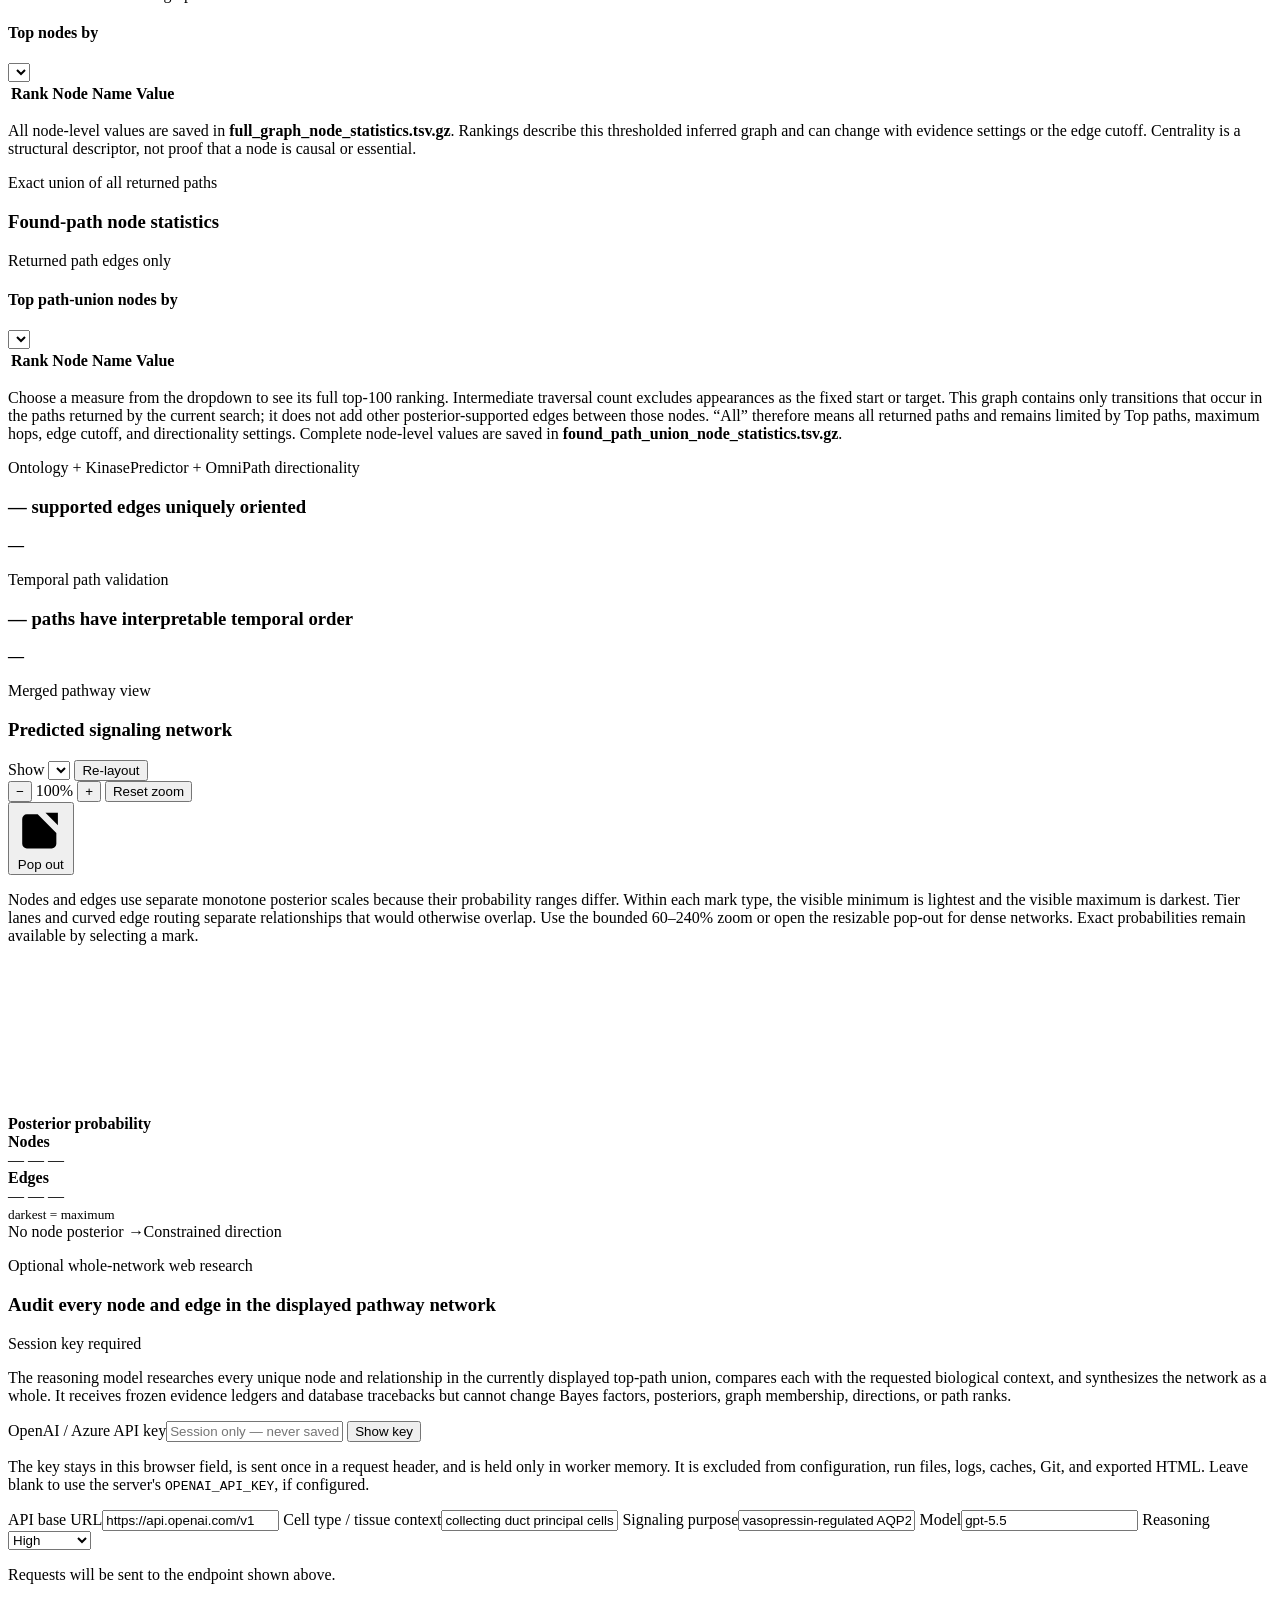
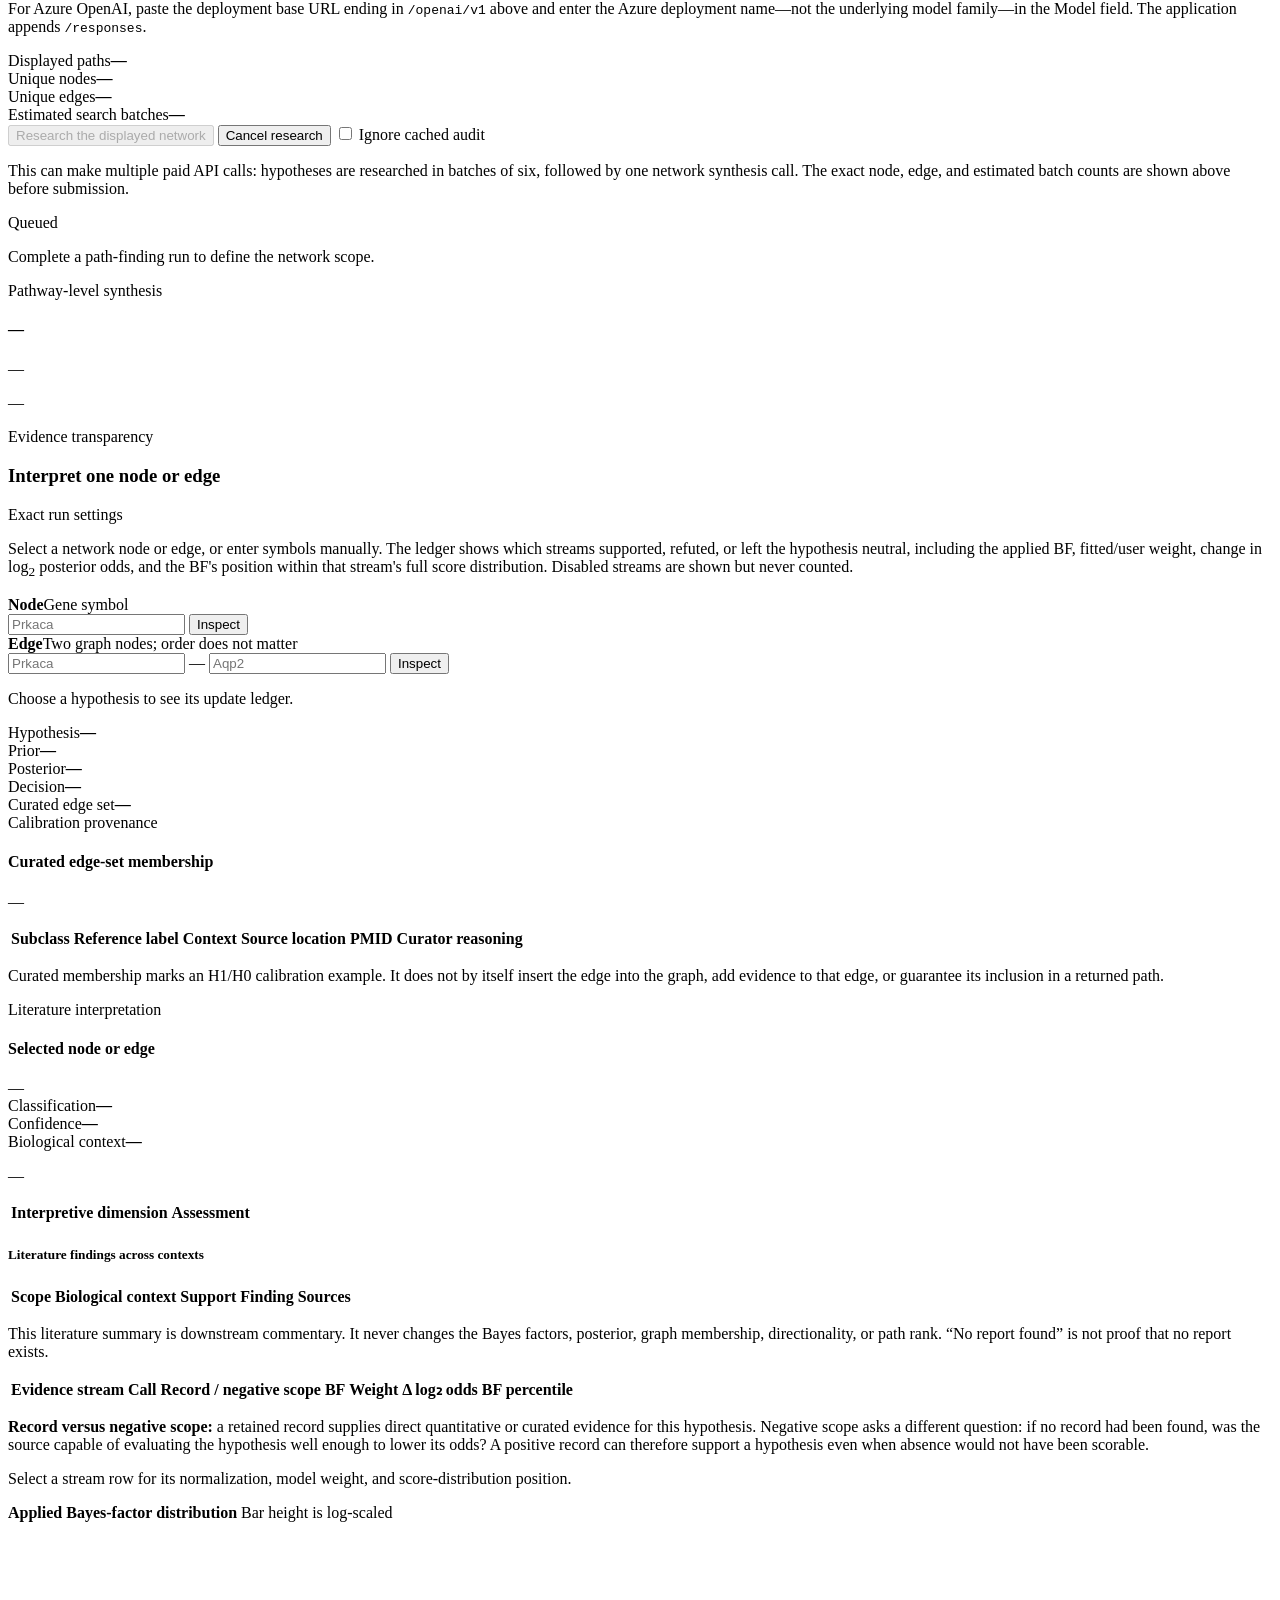
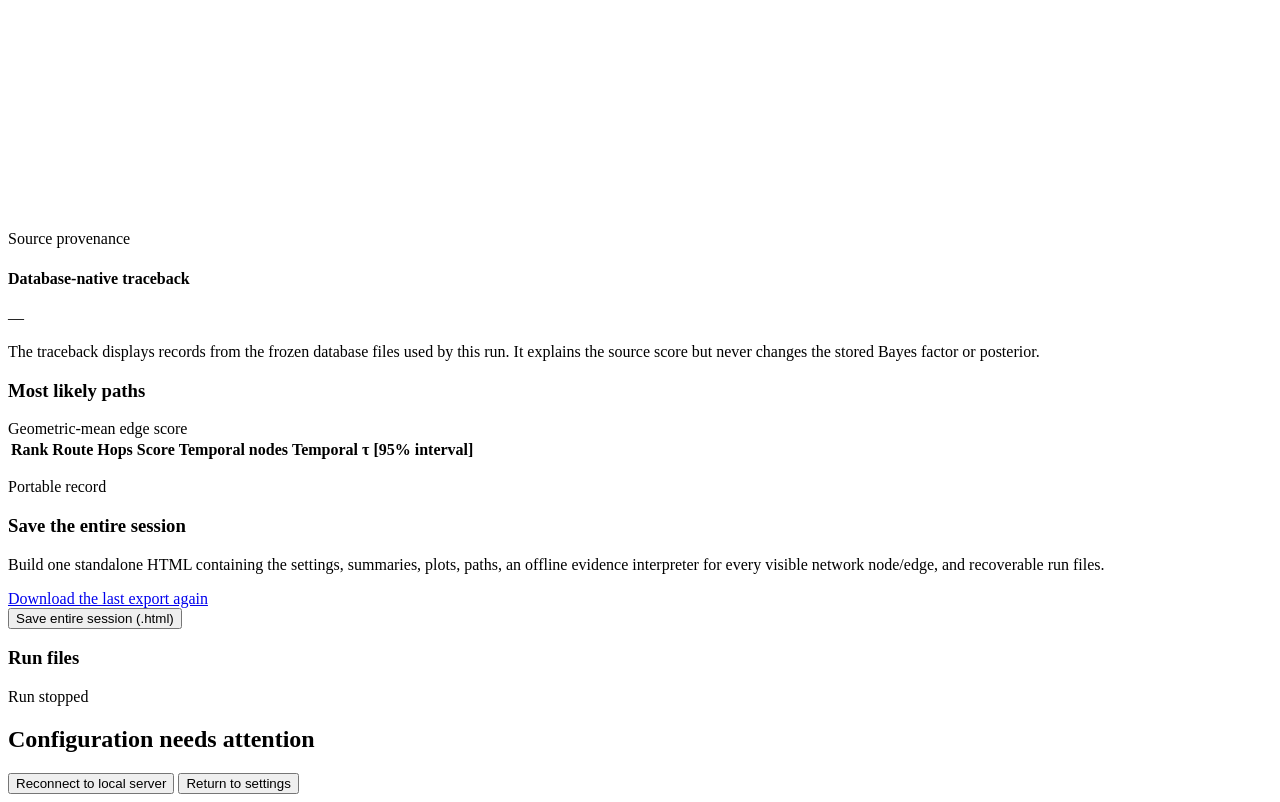
==== commit 96d6ff51: "feat: show curated edge membership in V1 reports" ====
--- a/gui/web/index.html
+++ b/gui/web/index.html
@@ -647,8 +647,26 @@
                 <div><span>Prior</span><strong id="evidence-summary-prior">—</strong></div>
                 <div><span>Posterior</span><strong id="evidence-summary-posterior">—</strong></div>
                 <div><span>Decision</span><strong id="evidence-summary-decision">—</strong></div>
+                <div id="evidence-summary-curated-wrap" class="hidden"><span>Curated edge set</span><strong id="evidence-summary-curated">—</strong></div>
               </div>
               <div id="evidence-reconciliation" class="evidence-reconciliation"></div>
+              <section id="curated-edge-reference" class="curated-edge-reference hidden" aria-labelledby="curated-edge-reference-title">
+                <div class="curated-edge-reference-heading">
+                  <div>
+                    <span class="eyebrow">Calibration provenance</span>
+                    <h4 id="curated-edge-reference-title">Curated edge-set membership</h4>
+                  </div>
+                  <span id="curated-edge-reference-status" class="trace-status">—</span>
+                </div>
+                <p id="curated-edge-reference-summary"></p>
+                <div class="curated-edge-reference-table-wrap">
+                  <table class="curated-edge-reference-table">
+                    <thead><tr><th>Subclass</th><th>Reference label</th><th>Context</th><th>Source location</th><th>PMID</th><th>Curator reasoning</th></tr></thead>
+                    <tbody id="curated-edge-reference-body"></tbody>
+                  </table>
+                </div>
+                <p class="scientific-note">Curated membership marks an H1/H0 calibration example. It does not by itself insert the edge into the graph, add evidence to that edge, or guarantee its inclusion in a returned path.</p>
+              </section>
               <section id="evidence-literature-interpretation" class="selected-literature-panel hidden" aria-labelledby="selected-literature-title">
                 <div class="selected-literature-heading">
                   <div>
@@ -746,6 +764,6 @@
       </aside>
     </main>
 
-    <script src="/app.js?v=20261102-edge-reference-strategies" defer></script>
+    <script src="/app.js?v=20261102-curated-edge-membership" defer></script>
   </body>
 </html>
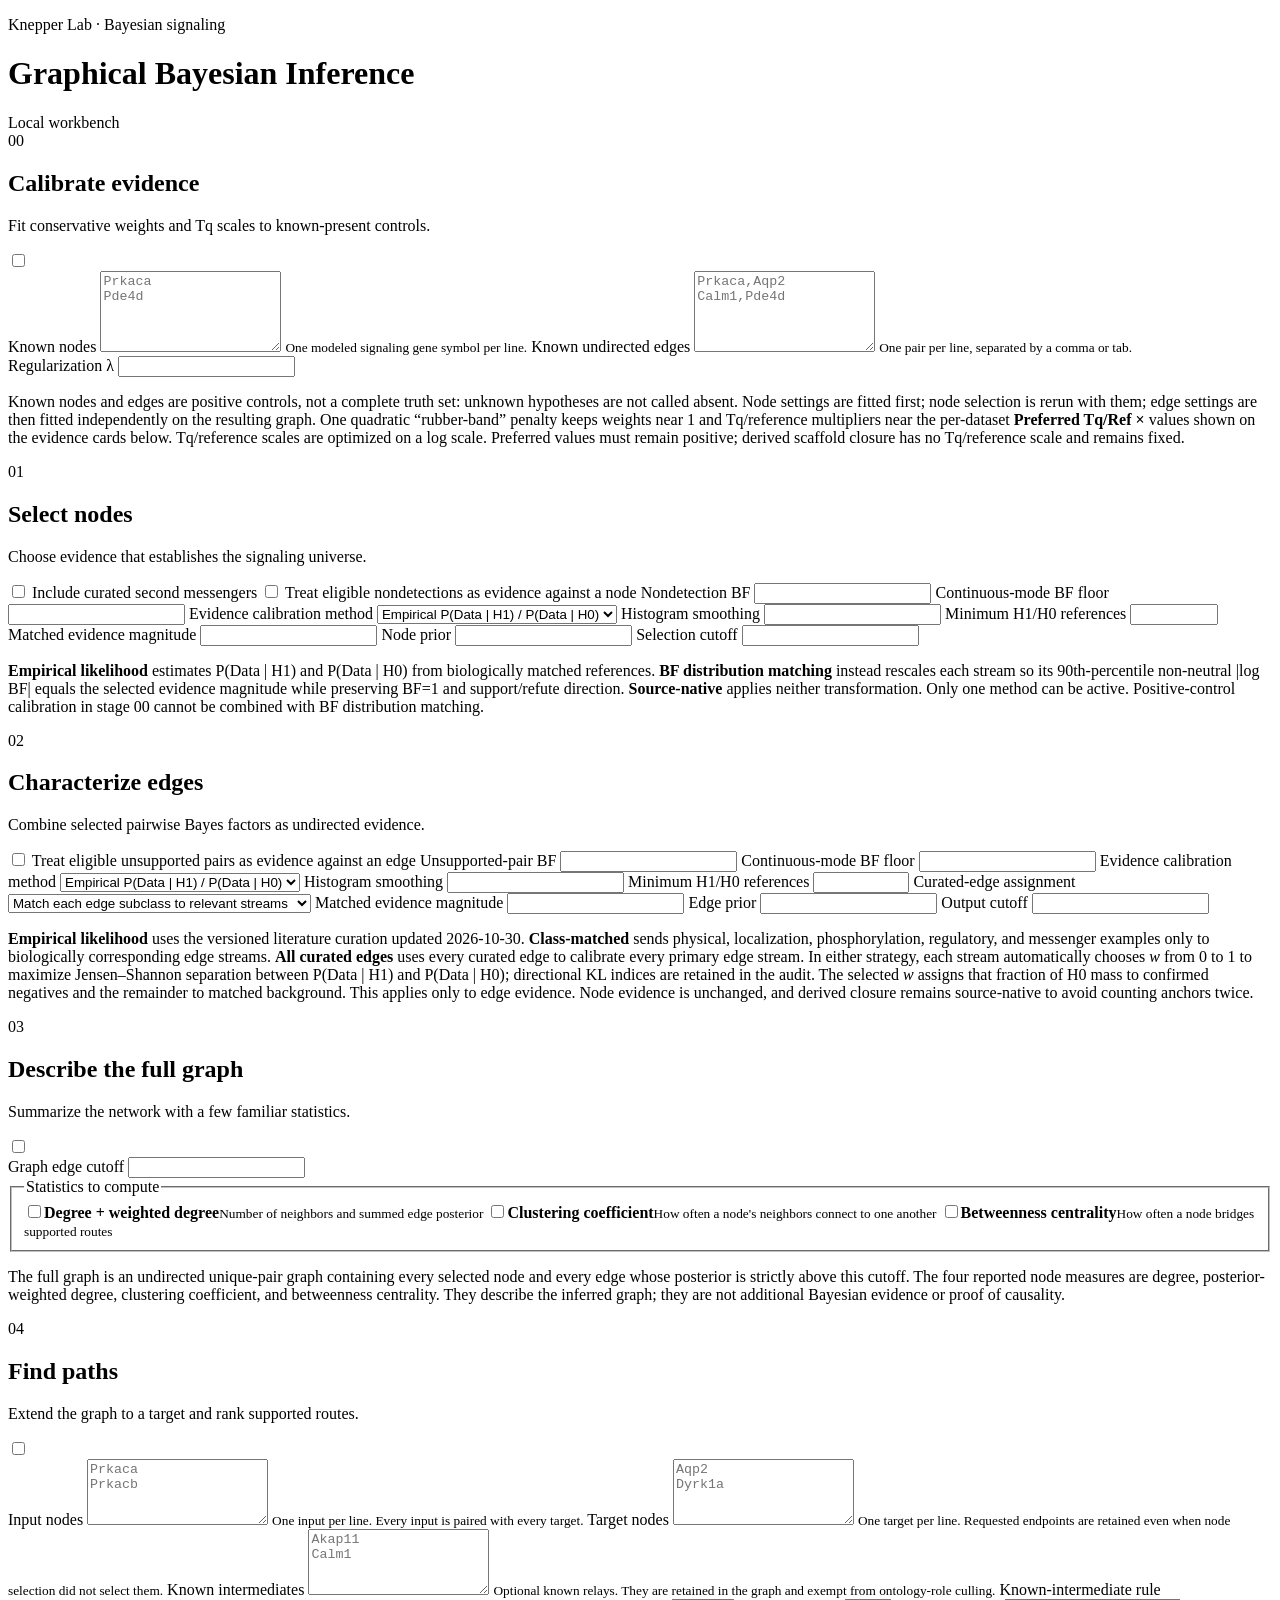
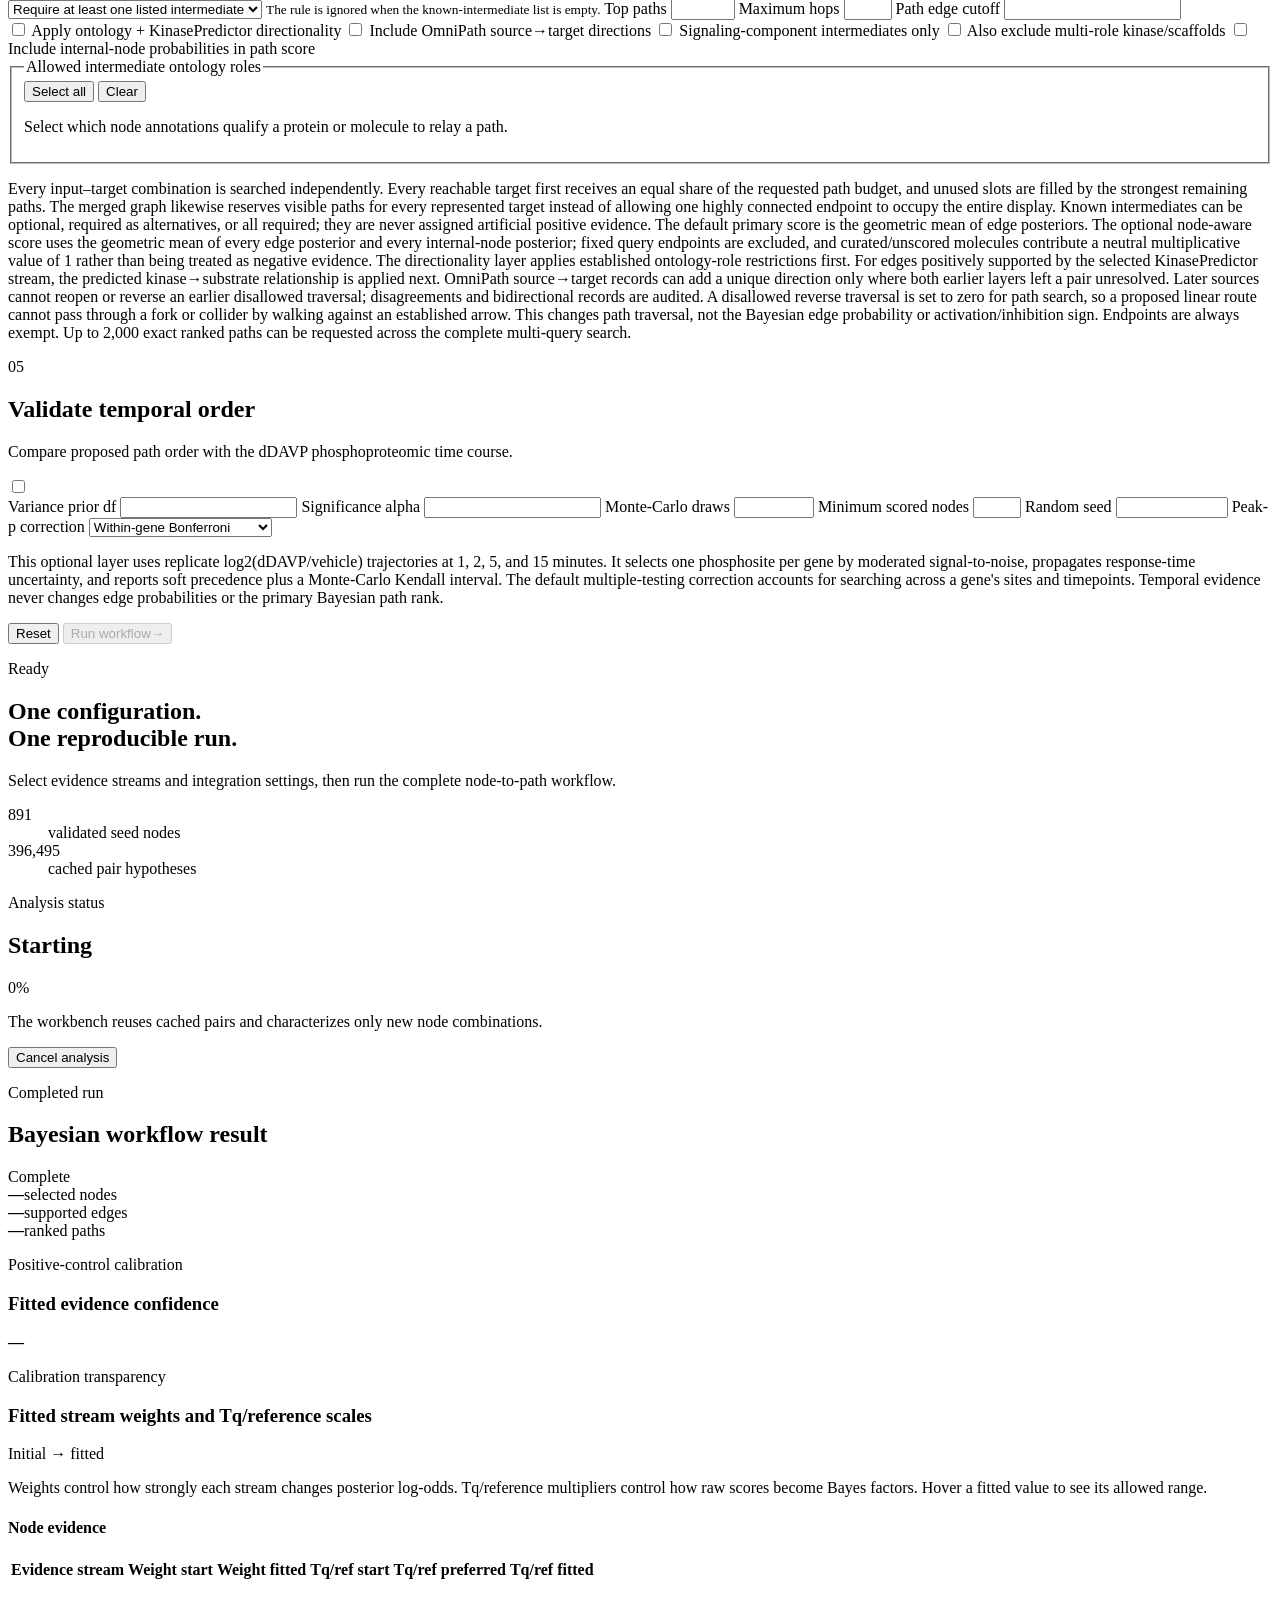
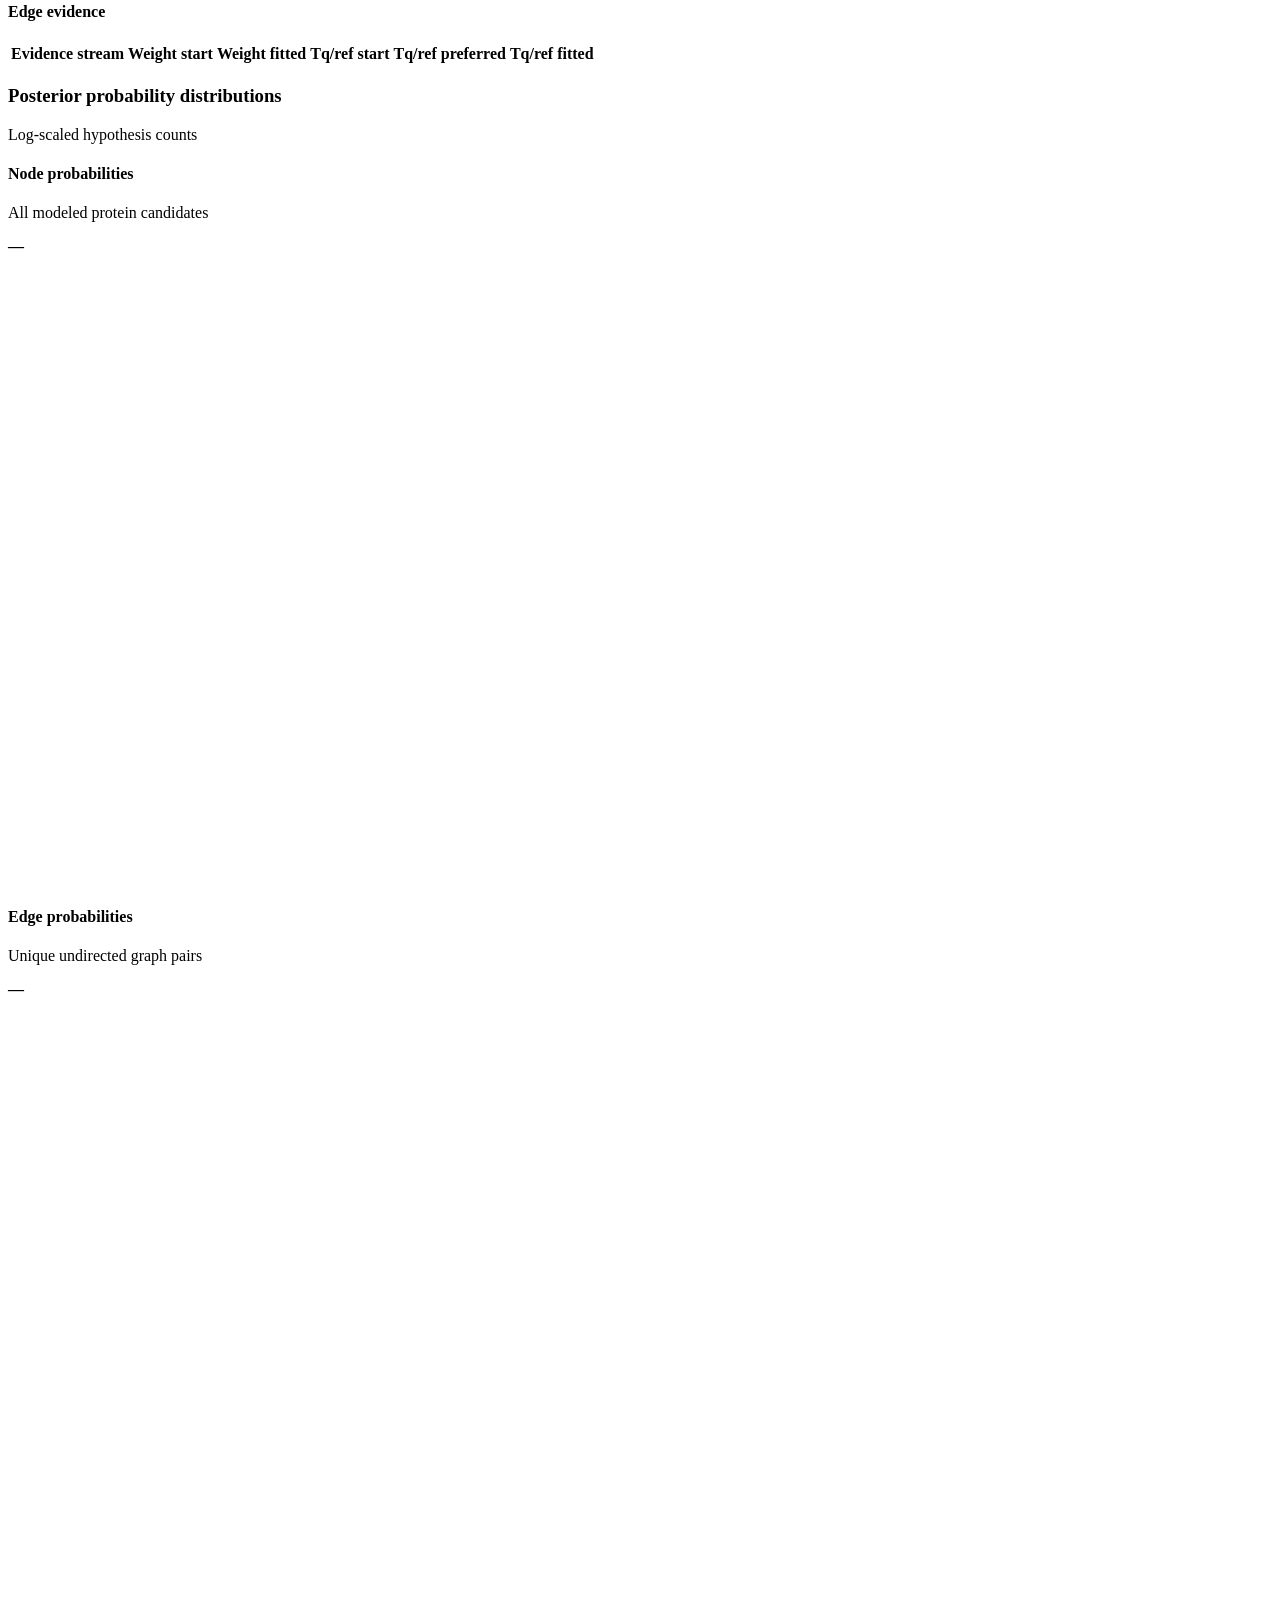
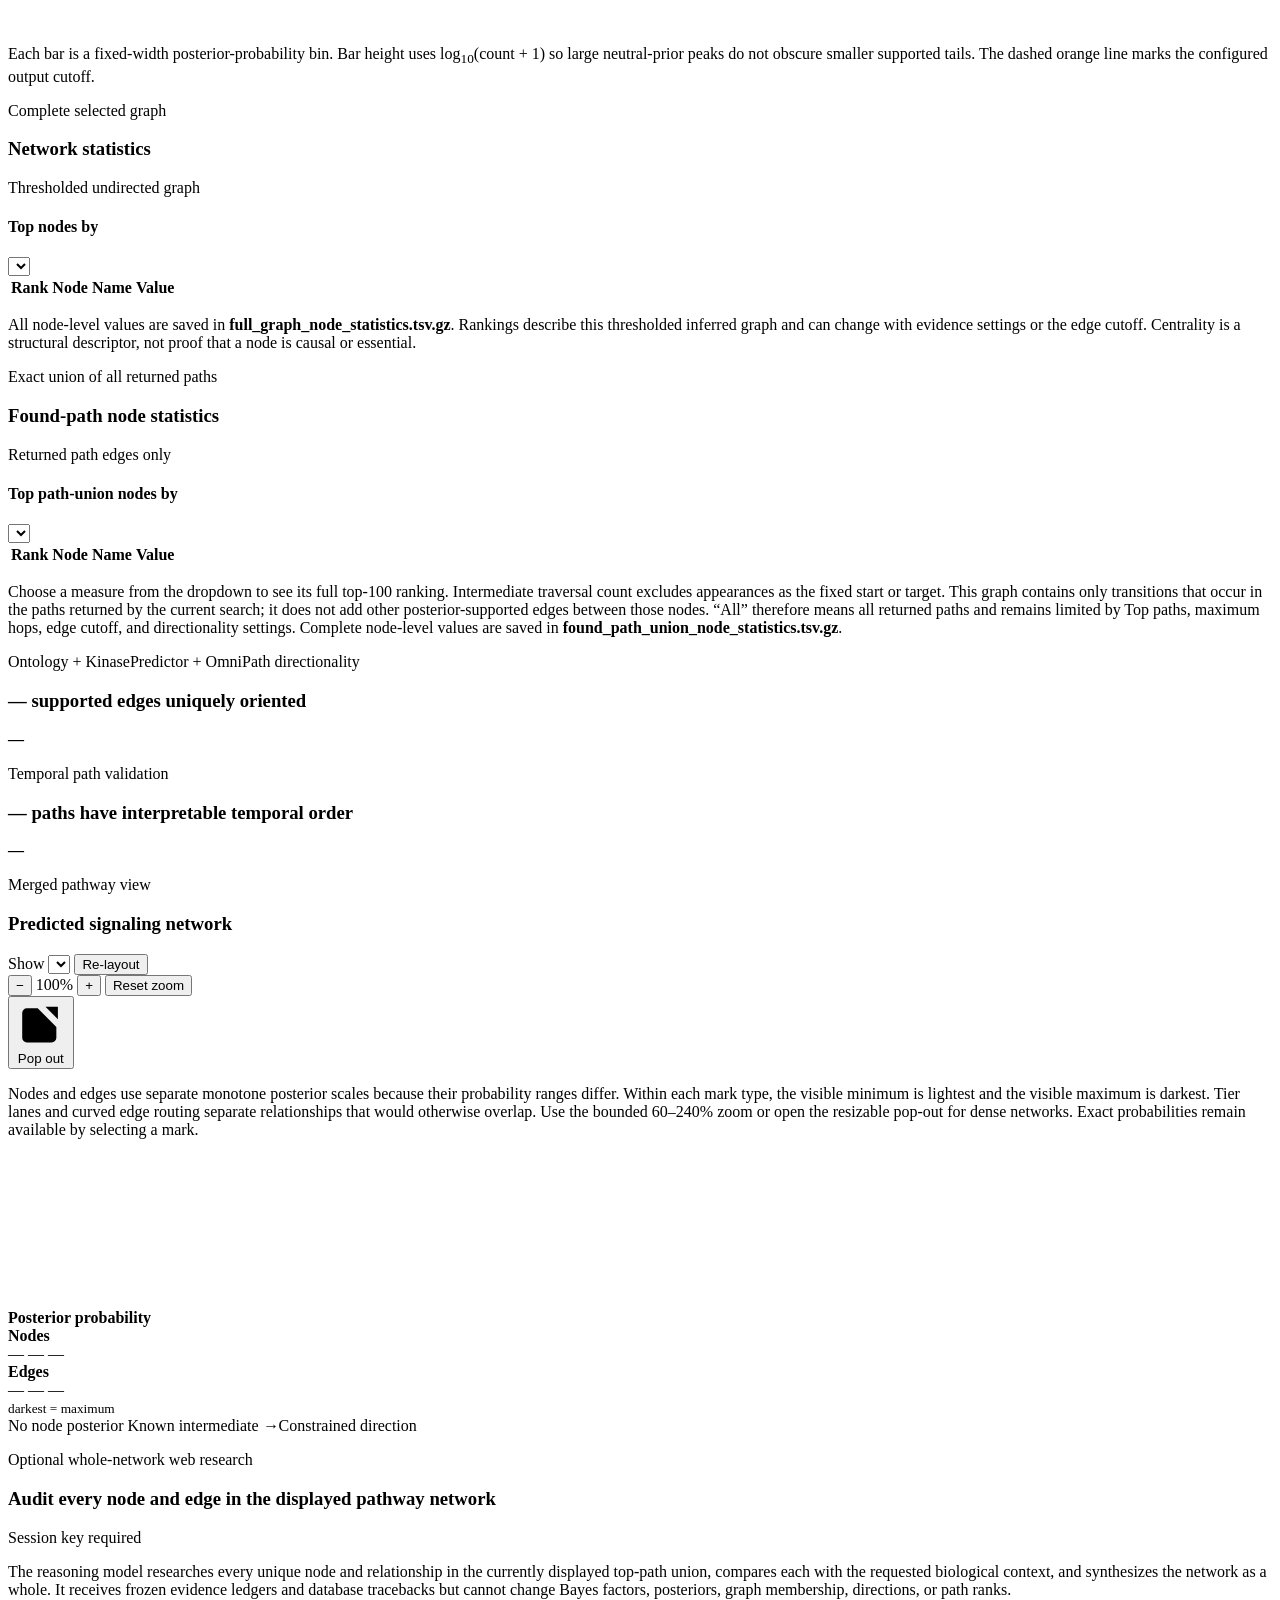
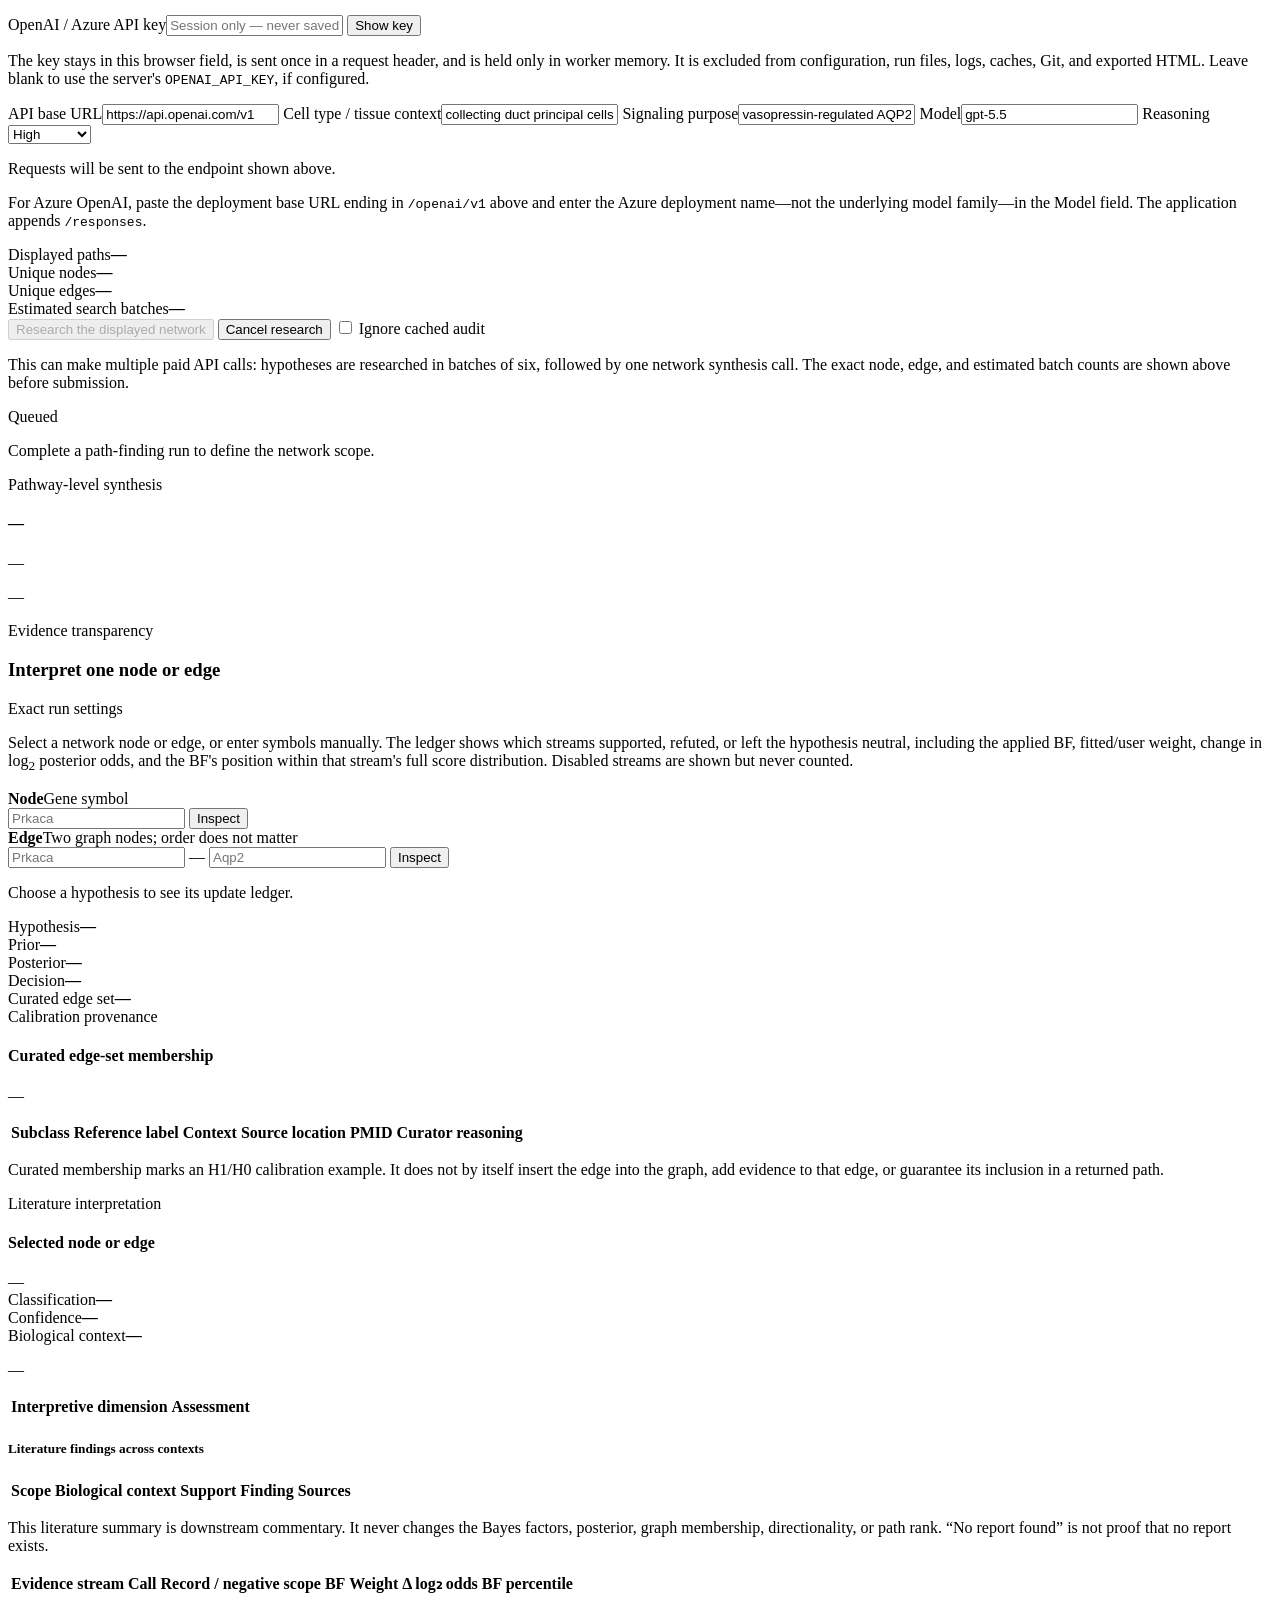
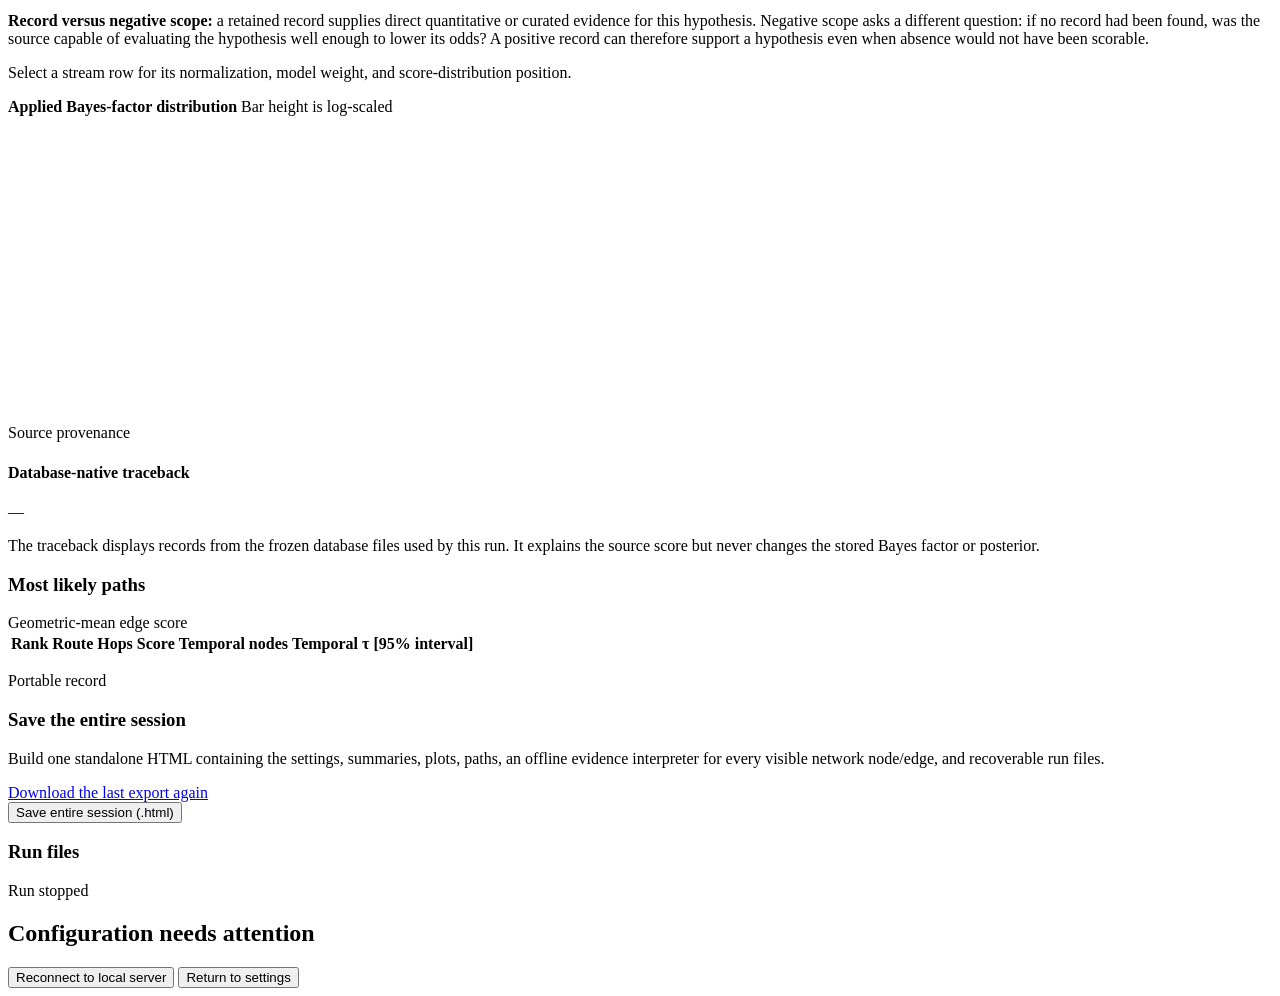
==== commit 4d1950b7: "feat: integrate Kirby site-aware evidence and complete multi-target exports" ====
--- a/gui/web/index.html
+++ b/gui/web/index.html
@@ -5,7 +5,7 @@
     <meta name="viewport" content="width=device-width, initial-scale=1" />
     <meta name="description" content="Configure and run the graphical Bayesian signaling workflow." />
     <title>Graphical Bayesian Inference</title>
-    <link rel="stylesheet" href="/styles.css?v=20261102-edge-reference-strategies" />
+    <link rel="stylesheet" href="/styles.css?v=20261103-multi-query-paths" />
   </head>
   <body>
     <header class="topbar">
@@ -216,14 +216,30 @@
             </label>
           </div>
           <div id="path-controls">
-            <div class="parameter-grid">
-              <label>
-                <span>Starting node</span>
-                <input id="path-start" type="text" autocomplete="off" placeholder="Prkaca" />
-              </label>
-              <label>
-                <span>Target</span>
-                <input id="path-target" type="text" autocomplete="off" placeholder="Aqp2" />
+            <div class="parameter-grid path-query-grid">
+              <label>
+                <span>Input nodes</span>
+                <textarea id="path-starts" rows="4" autocomplete="off" placeholder="Prkaca&#10;Prkacb"></textarea>
+                <small>One input per line. Every input is paired with every target.</small>
+              </label>
+              <label>
+                <span>Target nodes</span>
+                <textarea id="path-targets" rows="4" autocomplete="off" placeholder="Aqp2&#10;Dyrk1a"></textarea>
+                <small>One target per line. Requested endpoints are retained even when node selection did not select them.</small>
+              </label>
+              <label>
+                <span>Known intermediates</span>
+                <textarea id="path-known-intermediates" rows="4" autocomplete="off" placeholder="Akap11&#10;Calm1"></textarea>
+                <small>Optional known relays. They are retained in the graph and exempt from ontology-role culling.</small>
+              </label>
+              <label>
+                <span>Known-intermediate rule</span>
+                <select id="path-known-intermediate-mode">
+                  <option value="any">Require at least one listed intermediate</option>
+                  <option value="all">Require every listed intermediate</option>
+                  <option value="optional">Keep listed intermediates optional</option>
+                </select>
+                <small>The rule is ignored when the known-intermediate list is empty.</small>
               </label>
               <label>
                 <span>Top paths</span>
@@ -269,7 +285,7 @@
               <p>Select which node annotations qualify a protein or molecule to relay a path.</p>
               <div id="path-ontology-classes" class="ontology-grid"></div>
             </fieldset>
-            <p class="scientific-note">The default primary score is the geometric mean of edge posteriors. The optional node-aware score uses the geometric mean of every edge posterior and every internal-node posterior; fixed query endpoints are excluded, and curated/unscored molecules contribute a neutral multiplicative value of 1 rather than being treated as negative evidence. The directionality layer applies established ontology-role restrictions first. For edges positively supported by the selected KinasePredictor stream, the predicted kinase→substrate relationship is applied next. OmniPath source→target records can add a unique direction only where both earlier layers left a pair unresolved. Later sources cannot reopen or reverse an earlier disallowed traversal; disagreements and bidirectional records are audited. A disallowed reverse traversal is set to zero for path search, so a proposed linear route cannot pass through a fork or collider by walking against an established arrow. This changes path traversal, not the Bayesian edge probability or activation/inhibition sign. Endpoints are always exempt. Up to 2,000 exact ranked paths can be requested.</p>
+            <p class="scientific-note">Every input–target combination is searched independently. Every reachable target first receives an equal share of the requested path budget, and unused slots are filled by the strongest remaining paths. The merged graph likewise reserves visible paths for every represented target instead of allowing one highly connected endpoint to occupy the entire display. Known intermediates can be optional, required as alternatives, or all required; they are never assigned artificial positive evidence. The default primary score is the geometric mean of edge posteriors. The optional node-aware score uses the geometric mean of every edge posterior and every internal-node posterior; fixed query endpoints are excluded, and curated/unscored molecules contribute a neutral multiplicative value of 1 rather than being treated as negative evidence. The directionality layer applies established ontology-role restrictions first. For edges positively supported by the selected KinasePredictor stream, the predicted kinase→substrate relationship is applied next. OmniPath source→target records can add a unique direction only where both earlier layers left a pair unresolved. Later sources cannot reopen or reverse an earlier disallowed traversal; disagreements and bidirectional records are audited. A disallowed reverse traversal is set to zero for path search, so a proposed linear route cannot pass through a fork or collider by walking against an established arrow. This changes path traversal, not the Bayesian edge probability or activation/inhibition sign. Endpoints are always exempt. Up to 2,000 exact ranked paths can be requested across the complete multi-query search.</p>
           </div>
         </section>
 
@@ -545,6 +561,7 @@
             </div>
             <div class="path-network-legend" aria-label="Network legend">
               <span><i class="legend-node legend-node-unscored"></i>No node posterior</span>
+              <span><i class="legend-node legend-node-known"></i>Known intermediate</span>
               <span><i class="legend-arrow">→</i>Constrained direction</span>
             </div>
             <p id="path-network-detail" class="path-network-detail" aria-live="polite"></p>
@@ -764,6 +781,6 @@
       </aside>
     </main>
 
-    <script src="/app.js?v=20261102-curated-edge-membership" defer></script>
+    <script src="/app.js?v=20261103-multi-query-paths" defer></script>
   </body>
 </html>
